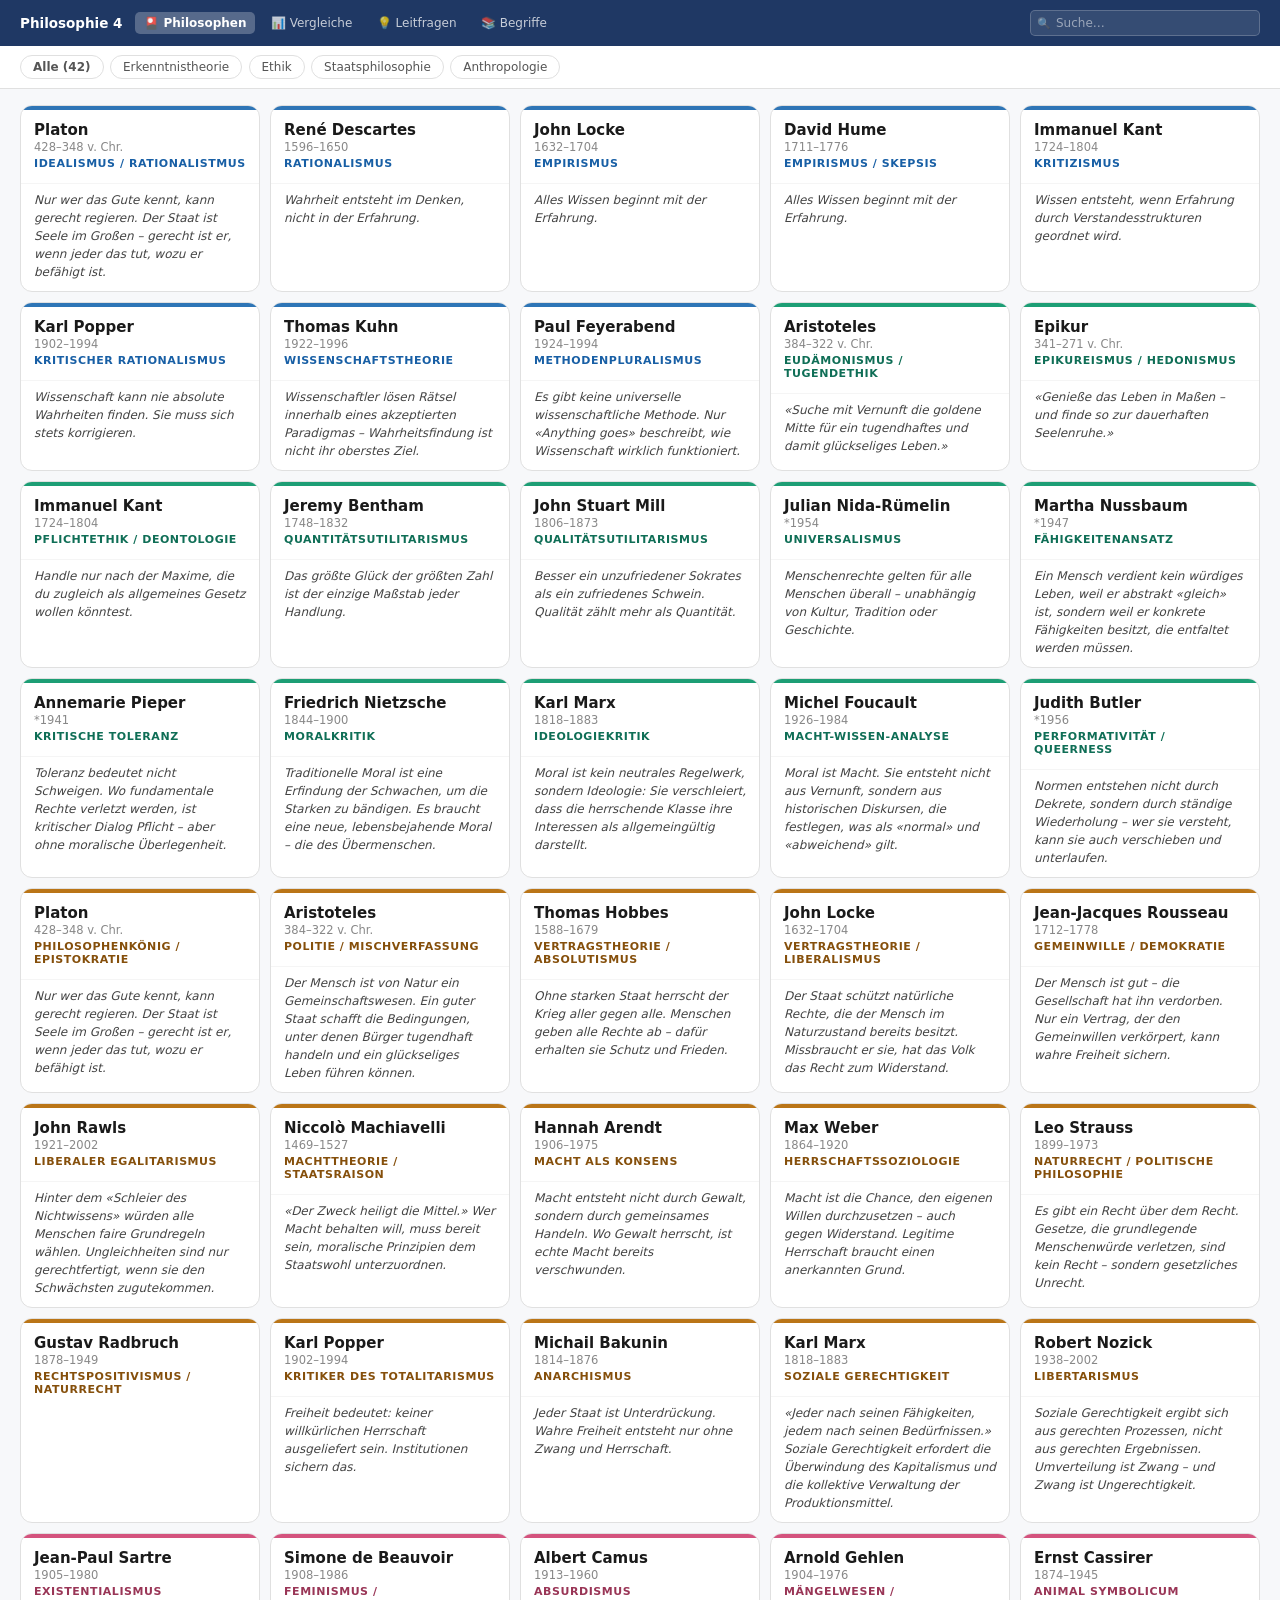
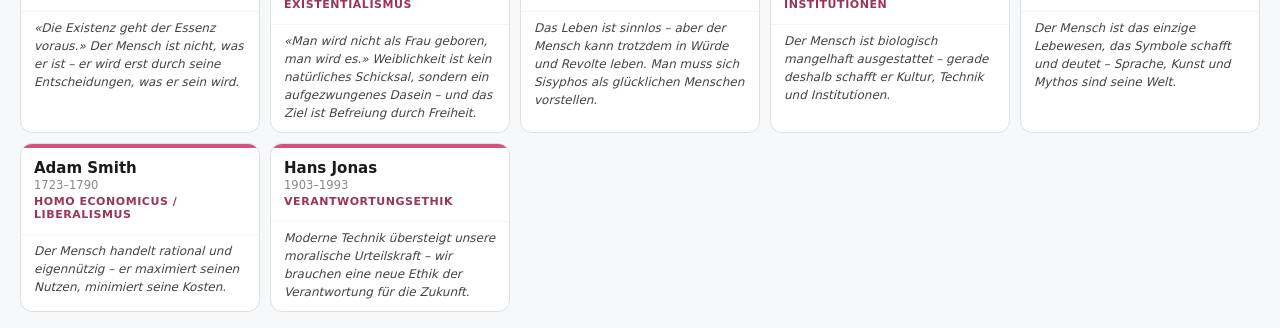
==== index.html @ 803be65b "Add files via upload" ====
<!DOCTYPE html>
<html lang="de">
<head>
<meta charset="UTF-8">
<meta http-equiv="refresh" content="0; url=philosophen.html">
<title>Philosophie 4</title>
<style>body{font-family:'Segoe UI',system-ui,sans-serif;background:#1F3864;
  display:flex;align-items:center;justify-content:center;min-height:100vh;margin:0;}
.b{text-align:center;color:#fff;}
.b h1{font-size:22px;font-weight:600;margin-bottom:6px;}
.b a{color:#D6E4F0;font-size:14px;}</style>
</head>
<body><div class="b"><h1>Philosophie 4</h1><a href="philosophen.html">→ Zur Website</a></div></body>
</html>
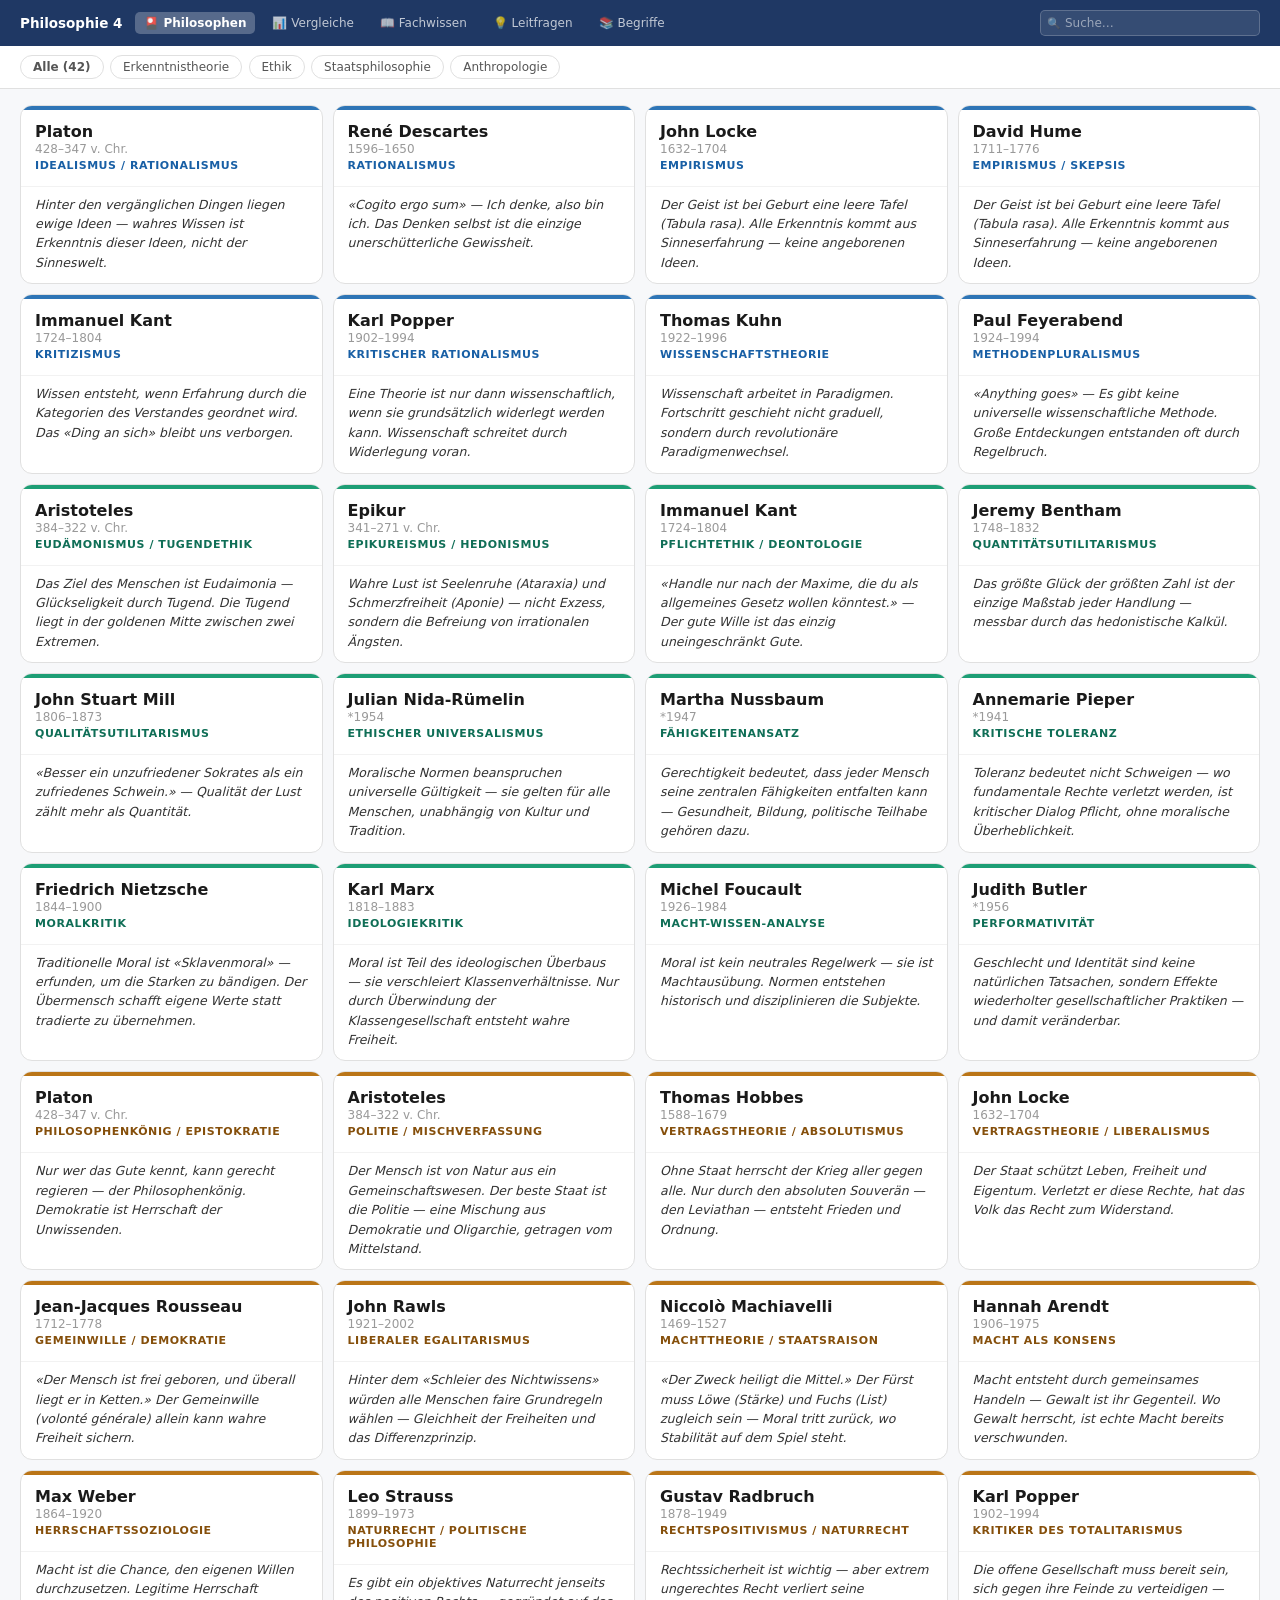
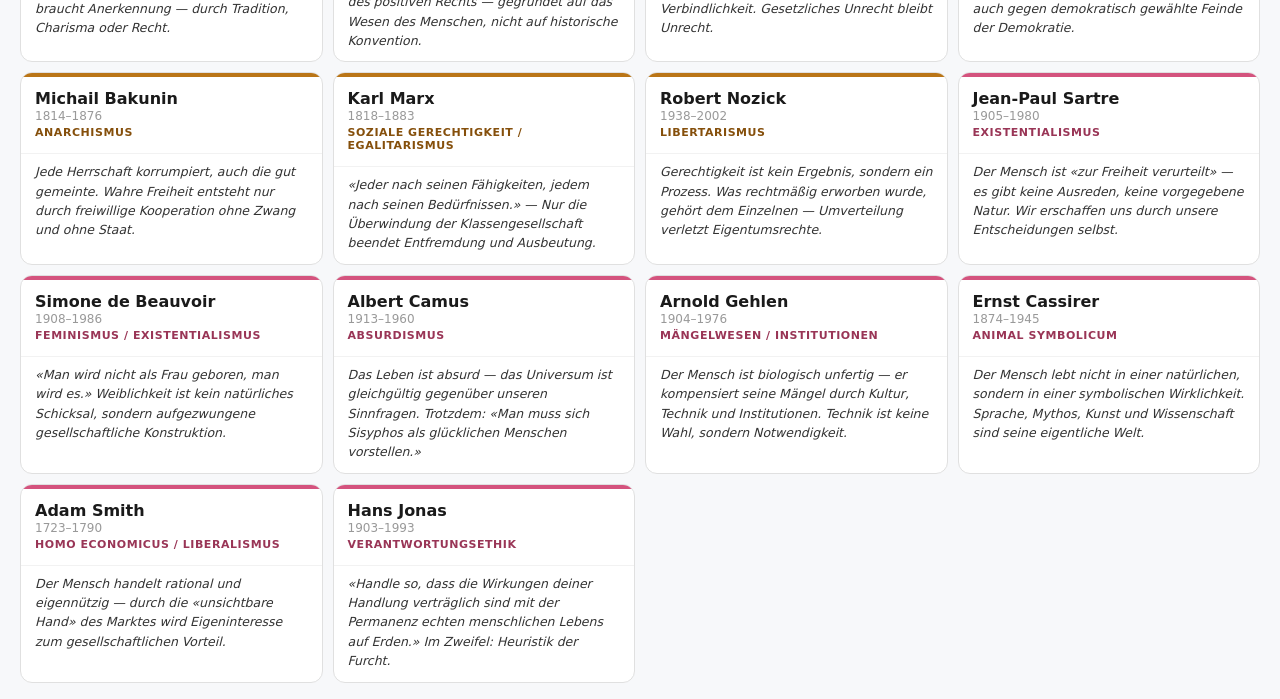
==== commit ce610cbc: "Add files via upload" ====
--- a/index.html
+++ b/index.html
@@ -1,14 +1,10 @@
 <!DOCTYPE html>
 <html lang="de">
-<head>
-<meta charset="UTF-8">
-<meta http-equiv="refresh" content="0; url=philosophen.html">
+<head><meta charset="UTF-8"><meta http-equiv="refresh" content="0; url=philosophen.html">
 <title>Philosophie 4</title>
-<style>body{font-family:'Segoe UI',system-ui,sans-serif;background:#1F3864;
-  display:flex;align-items:center;justify-content:center;min-height:100vh;margin:0;}
-.b{text-align:center;color:#fff;}
-.b h1{font-size:22px;font-weight:600;margin-bottom:6px;}
+<style>body{font-family:'Segoe UI',sans-serif;background:#1F3864;display:flex;
+  align-items:center;justify-content:center;min-height:100vh;margin:0;}
+.b{text-align:center;color:#fff;}.b h1{font-size:22px;font-weight:600;margin-bottom:6px;}
 .b a{color:#D6E4F0;font-size:14px;}</style>
-</head>
-<body><div class="b"><h1>Philosophie 4</h1><a href="philosophen.html">→ Zur Website</a></div></body>
+</head><body><div class="b"><h1>Philosophie 4</h1><a href="philosophen.html">→ Laden…</a></div></body>
 </html>
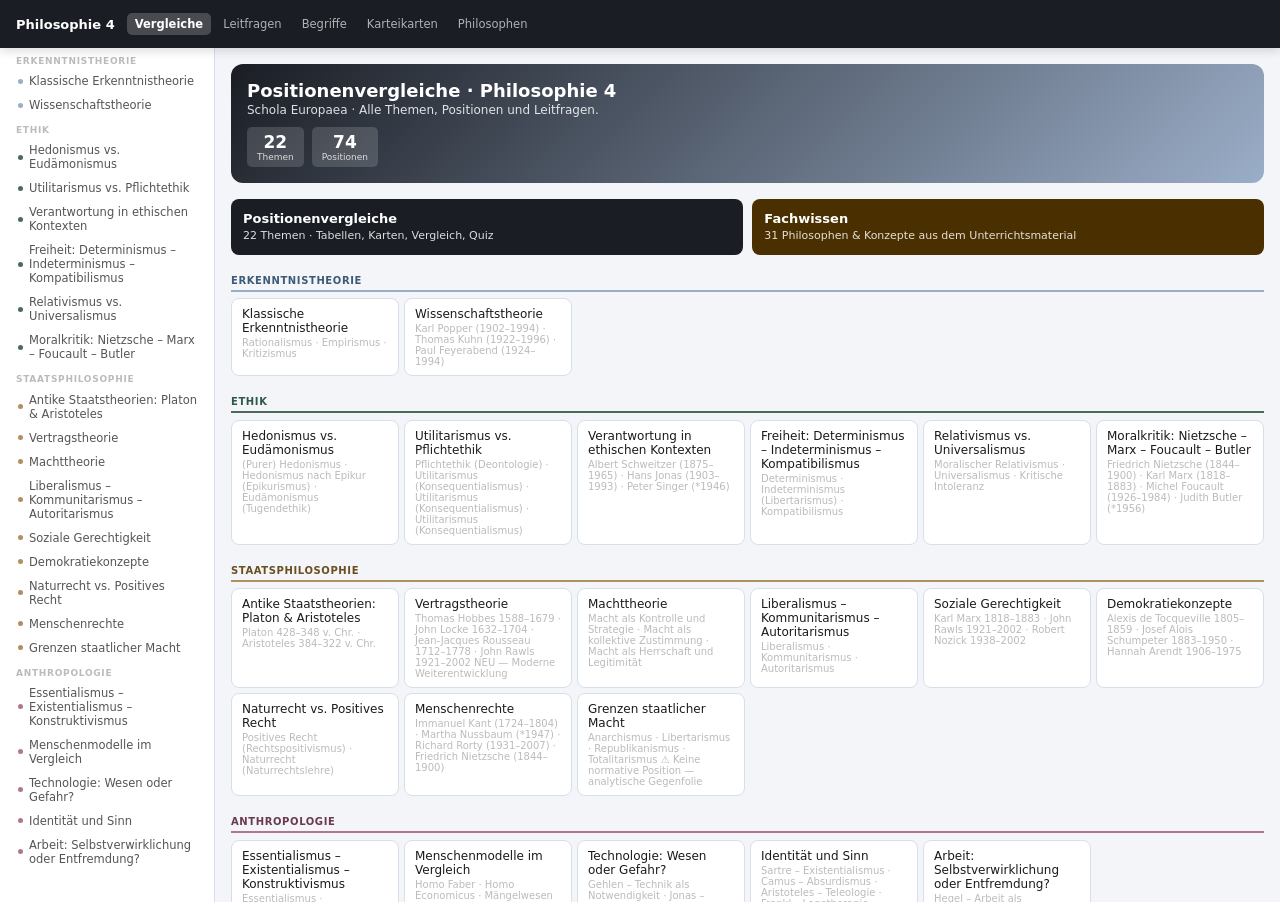
==== commit cb9891bc: "Add files via upload" ====
--- a/index.html
+++ b/index.html
@@ -1,10 +1,10 @@
 <!DOCTYPE html>
 <html lang="de">
-<head><meta charset="UTF-8"><meta http-equiv="refresh" content="0; url=philosophen.html">
+<head><meta charset="UTF-8"><meta http-equiv="refresh" content="0; url=vergleiche.html">
 <title>Philosophie 4</title>
-<style>body{font-family:'Segoe UI',sans-serif;background:#1F3864;display:flex;
+<style>body{font-family:'Inter','Segoe UI',sans-serif;background:#1a1d24;display:flex;
   align-items:center;justify-content:center;min-height:100vh;margin:0;}
-.b{text-align:center;color:#fff;}.b h1{font-size:22px;font-weight:600;margin-bottom:6px;}
-.b a{color:#D6E4F0;font-size:14px;}</style>
-</head><body><div class="b"><h1>Philosophie 4</h1><a href="philosophen.html">→ Laden…</a></div></body>
-</html>
+.b{text-align:center;color:#fff;}.b h1{font-size:20px;font-weight:600;margin-bottom:6px;}
+.b a{color:#9baec8;font-size:14px;}</style>
+</head><body><div class="b"><h1>Philosophie 4</h1><a href="vergleiche.html">→ Laden…</a></div></body>
+</html>
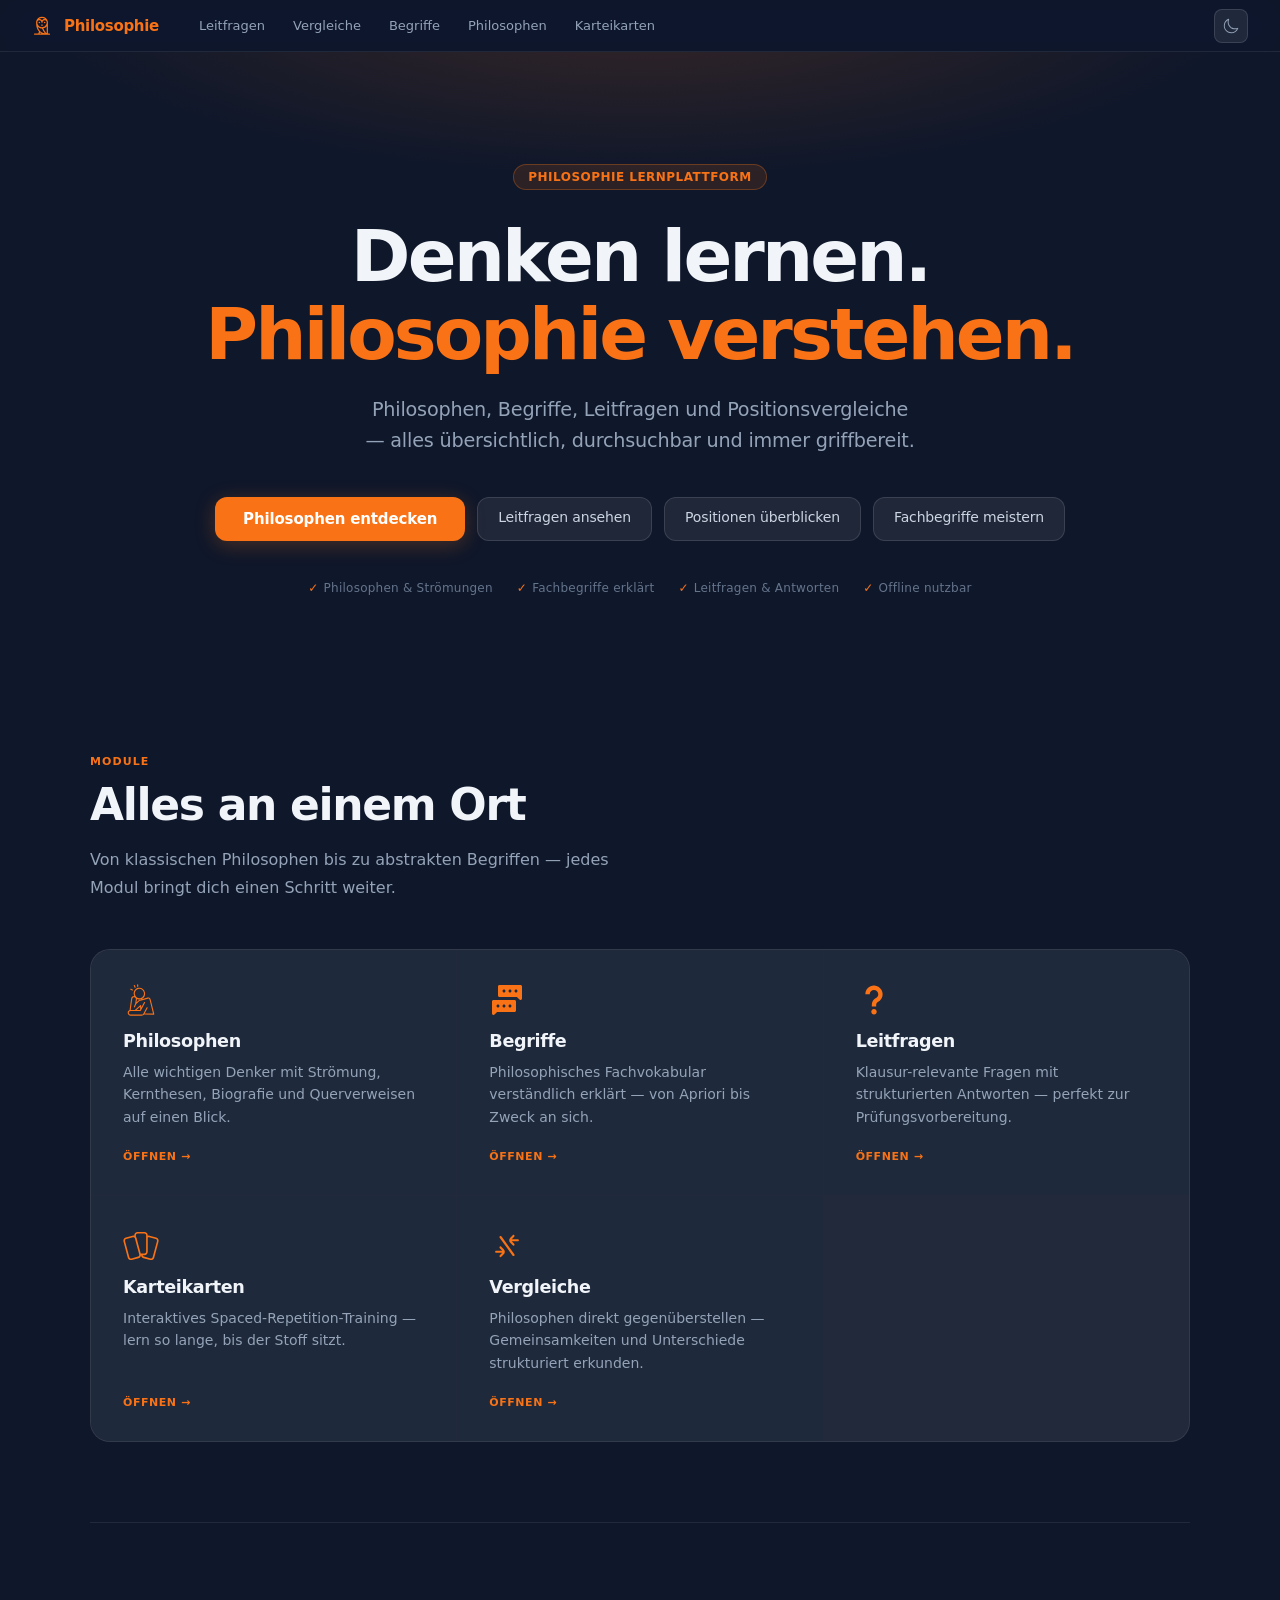
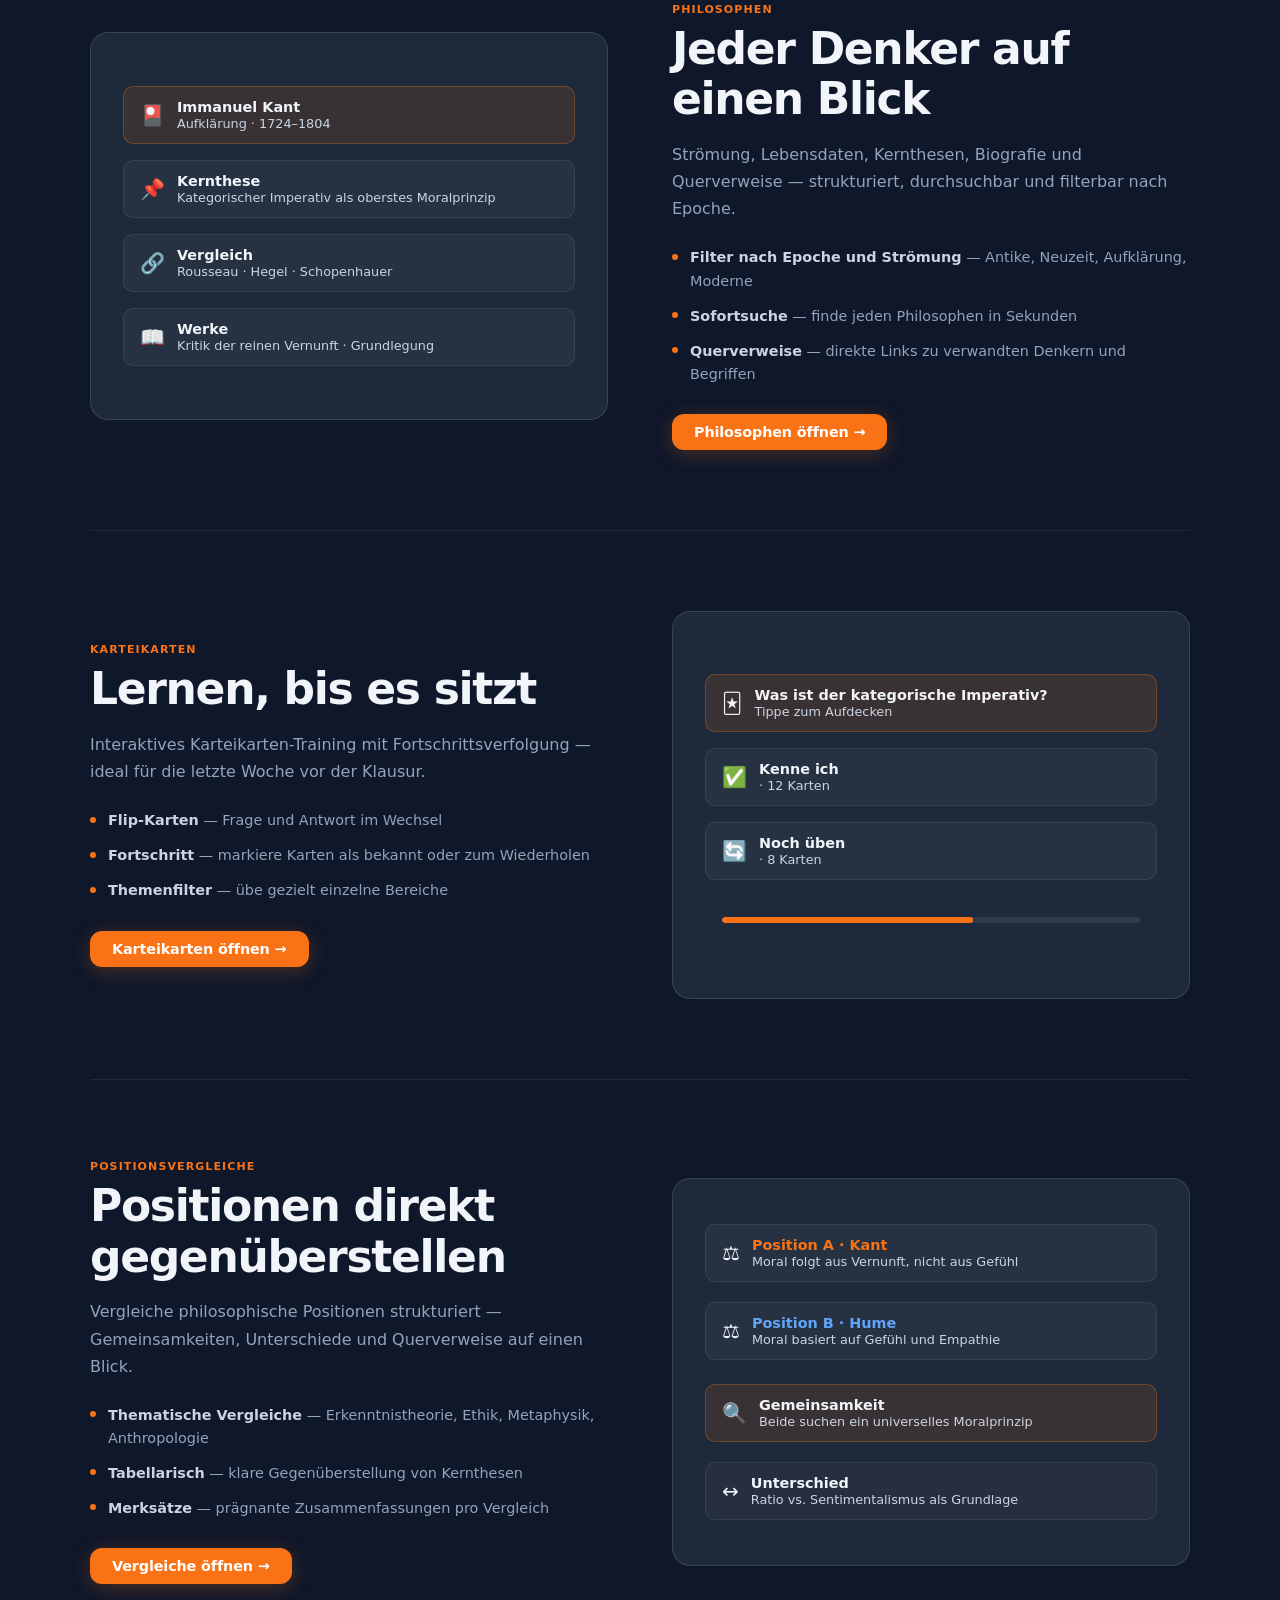
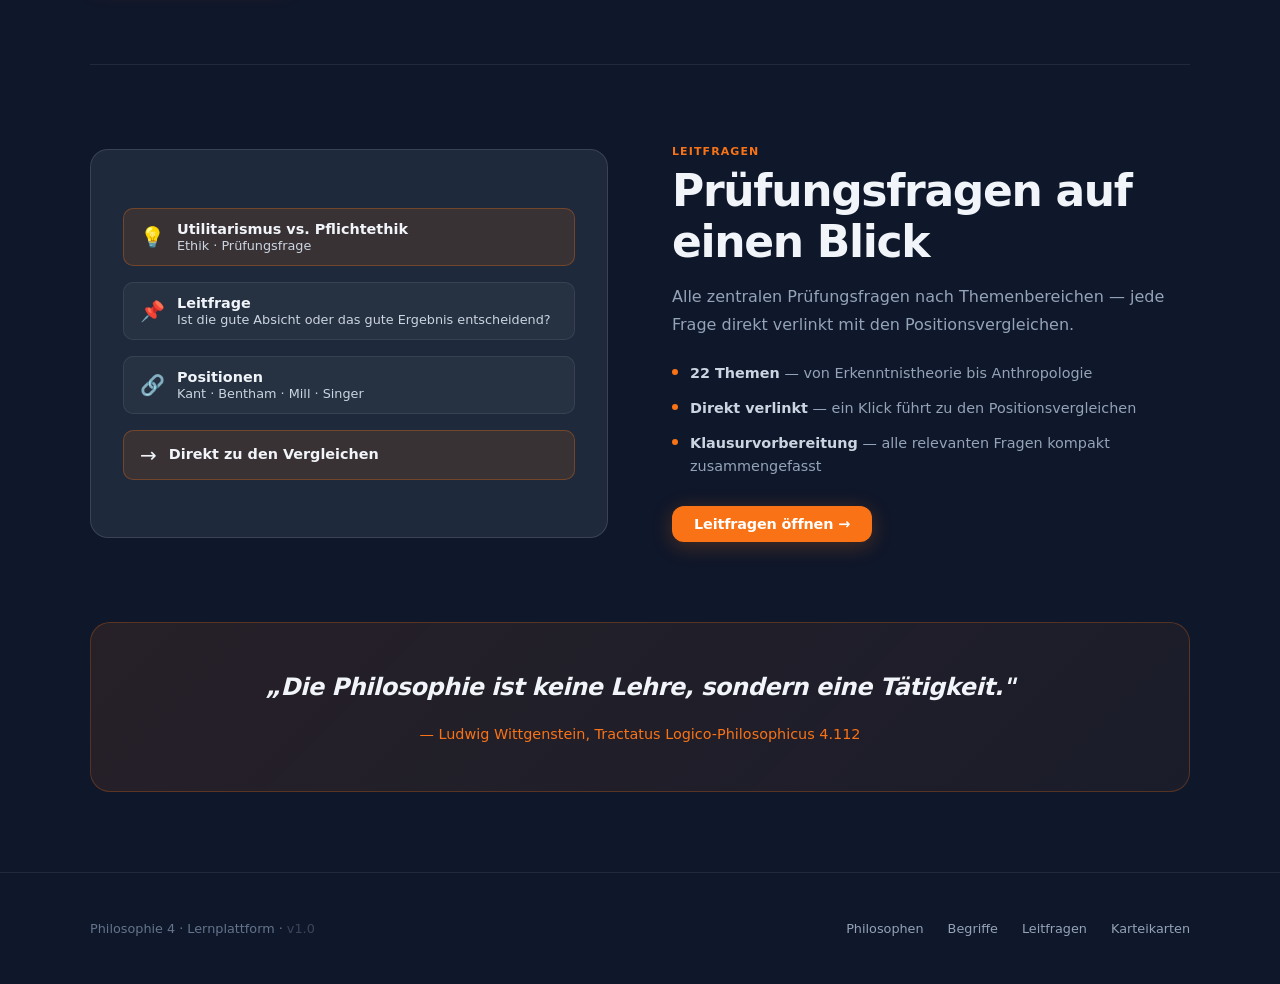
==== commit b80f502e: "Add files via upload" ====
--- a/index.html
+++ b/index.html
@@ -1,10 +1,757 @@
 <!DOCTYPE html>
 <html lang="de">
-<head><meta charset="UTF-8"><meta http-equiv="refresh" content="0; url=vergleiche.html">
-<title>Philosophie 4</title>
-<style>body{font-family:'Inter','Segoe UI',sans-serif;background:#1a1d24;display:flex;
-  align-items:center;justify-content:center;min-height:100vh;margin:0;}
-.b{text-align:center;color:#fff;}.b h1{font-size:20px;font-weight:600;margin-bottom:6px;}
-.b a{color:#9baec8;font-size:14px;}</style>
-</head><body><div class="b"><h1>Philosophie 4</h1><a href="vergleiche.html">→ Laden…</a></div></body>
-</html>+<head>
+<meta charset="UTF-8">
+<meta name="viewport" content="width=device-width,initial-scale=1.0">
+<title>Philosophie 4 — Dein Lernbegleiter</title>
+<style>
+:root {
+  --bg: #0f172a;
+  --bg-2: #1e293b;
+  --bg-3: #334155;
+  --surface: #1e293b;
+  --surface-2: #273548;
+  --text: #f1f5f9;
+  --text-2: #cbd5e1;
+  --text-3: #94a3b8;
+  --muted: #64748b;
+  --border: rgba(255,255,255,.08);
+  --border-2: rgba(255,255,255,.12);
+  --nav-bg: rgba(15,23,42,.75);
+  --accent: #f97316;
+  --accent-hover: #fb923c;
+  --accent-soft: rgba(249,115,22,.12);
+  --accent-glow: rgba(249,115,22,.25);
+  --font: -apple-system, BlinkMacSystemFont, "SF Pro Display", "SF Pro Text", "Helvetica Neue", system-ui, sans-serif;
+}
+
+/* ── LIGHT MODE ── */
+html.light {
+  --bg: #ffffff;
+  --bg-2: #f8fafc;
+  --bg-3: #f1f5f9;
+  --surface: #f8fafc;
+  --surface-2: #f1f5f9;
+  --text: #0f172a;
+  --text-2: #1e293b;
+  --text-3: #475569;
+  --muted: #94a3b8;
+  --border: rgba(0,0,0,.07);
+  --border-2: rgba(0,0,0,.11);
+  --nav-bg: rgba(255,255,255,.80);
+  --accent: #ea6c00;
+  --accent-hover: #f97316;
+  --accent-soft: rgba(234,108,0,.1);
+  --accent-glow: rgba(234,108,0,.2);
+}
+
+*, *::before, *::after { box-sizing: border-box; margin: 0; padding: 0; }
+
+html { scroll-behavior: smooth; }
+
+body {
+  font-family: var(--font);
+  background: var(--bg);
+  color: var(--text);
+  -webkit-font-smoothing: antialiased;
+  -moz-osx-font-smoothing: grayscale;
+  overflow-x: hidden;
+}
+
+/* ── NAV ── */
+nav {
+  position: sticky; top: 0; z-index: 100;
+  background: var(--nav-bg);
+  backdrop-filter: saturate(180%) blur(20px);
+  -webkit-backdrop-filter: saturate(180%) blur(20px);
+  border-bottom: 1px solid var(--border);
+  display: flex; align-items: center;
+  padding: 0 2rem; height: 52px; gap: .25rem;
+}
+.nav-brand {
+  color: var(--text); font-weight: 700; font-size: 15px;
+  margin-right: 1.5rem; letter-spacing: -.02em;
+  display: flex; align-items: center; gap: 8px;
+  text-decoration: none;
+}
+.nav-brand span { color: var(--accent); }
+nav a.nav-link {
+  color: var(--text-3); text-decoration: none; font-size: 13px;
+  padding: 6px 12px; border-radius: 6px;
+  transition: background .15s, color .15s; font-weight: 400;
+  white-space: nowrap;
+}
+nav a.nav-link:hover { background: rgba(255,255,255,.07); color: var(--text); }
+.nav-sp { flex: 1; }
+.nav-cta {
+  background: var(--accent); color: #fff;
+  padding: 7px 16px; border-radius: 8px;
+  text-decoration: none; font-size: 13px; font-weight: 600;
+  transition: background .15s, transform .1s;
+  letter-spacing: -.01em;
+}
+.nav-cta:hover { background: var(--accent-hover); transform: translateY(-1px); }
+
+/* ── HERO ── */
+.hero {
+  text-align: center;
+  padding: 7rem 2rem 5rem;
+  position: relative;
+  overflow: hidden;
+}
+.hero::before {
+  content: '';
+  position: absolute; inset: 0;
+  background: radial-gradient(ellipse 80% 50% at 50% -10%, rgba(249,115,22,.18) 0%, transparent 60%);
+  pointer-events: none;
+}
+.hero-badge {
+  display: inline-flex; align-items: center; gap: 6px;
+  background: var(--accent-soft); border: 1px solid rgba(249,115,22,.3);
+  color: var(--accent); font-size: 12px; font-weight: 600;
+  padding: 5px 14px; border-radius: 99px;
+  letter-spacing: .04em; text-transform: uppercase;
+  margin-bottom: 1.75rem;
+}
+.hero h1 {
+  font-size: clamp(2.4rem, 6vw, 4.5rem);
+  font-weight: 700; letter-spacing: -.04em; line-height: 1.08;
+  color: var(--text); margin-bottom: 1.25rem;
+}
+.hero h1 em {
+  font-style: normal; color: var(--accent);
+}
+.hero-sub {
+  font-size: clamp(1rem, 2vw, 1.2rem);
+  color: var(--text-3); max-width: 560px; margin: 0 auto 2.5rem;
+  line-height: 1.65; letter-spacing: -.01em;
+}
+.hero-actions {
+  display: flex; justify-content: center;
+  gap: .75rem; flex-wrap: wrap;
+}
+.btn-primary {
+  background: var(--accent); color: #fff;
+  padding: 13px 28px; border-radius: 12px;
+  text-decoration: none; font-size: 15px; font-weight: 600;
+  transition: background .15s, transform .15s, box-shadow .15s;
+  box-shadow: 0 4px 20px var(--accent-glow);
+  letter-spacing: -.01em;
+}
+.btn-primary:hover {
+  background: var(--accent-hover); transform: translateY(-2px);
+  box-shadow: 0 8px 30px var(--accent-glow);
+}
+.btn-secondary {
+  background: rgba(255,255,255,.07); color: var(--text-2);
+  padding: 11px 20px; border-radius: 12px;
+  text-decoration: none; font-size: 14px; font-weight: 500;
+  transition: background .15s, transform .15s;
+  border: 1px solid var(--border-2); letter-spacing: -.01em;
+}
+.btn-secondary:hover {
+  background: rgba(255,255,255,.11); transform: translateY(-2px);
+}
+.hero-meta {
+  margin-top: 2.5rem;
+  display: flex; justify-content: center; gap: 1.5rem; flex-wrap: wrap;
+  font-size: 12px; color: var(--muted); letter-spacing: .02em;
+}
+.hero-meta span { display: flex; align-items: center; gap: 5px; }
+.hero-meta span::before { content: '✓'; color: var(--accent); font-weight: 700; }
+
+/* ── SECTION SHELL ── */
+section { padding: 5rem 2rem; }
+.section-inner { max-width: 1100px; margin: 0 auto; }
+.section-label {
+  font-size: 11px; font-weight: 700; letter-spacing: .1em;
+  text-transform: uppercase; color: var(--accent);
+  margin-bottom: .75rem;
+}
+.section-title {
+  font-size: clamp(1.75rem, 3.5vw, 2.75rem);
+  font-weight: 700; letter-spacing: -.03em; line-height: 1.15;
+  color: var(--text); margin-bottom: 1rem;
+}
+.section-sub {
+  font-size: 1rem; color: var(--text-3);
+  line-height: 1.7; max-width: 560px;
+  margin-bottom: 3rem;
+}
+
+/* ── MODULES GRID ── */
+.modules-grid {
+  display: grid;
+  grid-template-columns: repeat(auto-fill, minmax(300px, 1fr));
+  gap: 1px;
+  background: var(--border);
+  border-radius: 20px; overflow: hidden;
+  border: 1px solid var(--border);
+}
+.module-card {
+  background: var(--surface);
+  padding: 2rem;
+  text-decoration: none;
+  transition: background .2s;
+  display: flex; flex-direction: column; gap: .6rem;
+}
+.module-card:hover { background: var(--surface-2); }
+.module-icon {
+  font-size: 2rem; margin-bottom: .25rem;
+  display: block; line-height: 1;
+}
+.module-icon svg { display: block; }
+.module-title {
+  font-size: 1.1rem; font-weight: 600; color: var(--text);
+  letter-spacing: -.02em;
+}
+.module-desc {
+  font-size: .875rem; color: var(--text-3); line-height: 1.6;
+}
+.module-tag {
+  display: inline-block; margin-top: auto; padding-top: .75rem;
+  font-size: 11px; font-weight: 600; letter-spacing: .05em;
+  text-transform: uppercase; color: var(--accent);
+}
+
+/* ── FEATURES SPLIT ── */
+.feature-split {
+  display: grid; grid-template-columns: 1fr 1fr;
+  gap: 4rem; align-items: center;
+}
+.feature-split.reverse { direction: rtl; }
+.feature-split.reverse > * { direction: ltr; }
+@media (max-width: 768px) {
+  .feature-split { grid-template-columns: 1fr; gap: 2rem; }
+  .feature-split.reverse { direction: ltr; }
+}
+.feature-visual {
+  background: var(--surface);
+  border: 1px solid var(--border-2);
+  border-radius: 18px; overflow: hidden;
+  aspect-ratio: 4/3;
+  display: flex; align-items: center; justify-content: center;
+}
+.feature-visual-inner {
+  width: 100%; height: 100%; padding: 2rem;
+  display: flex; flex-direction: column; gap: 1rem;
+  justify-content: center;
+}
+.fv-row {
+  display: flex; align-items: center; gap: .75rem;
+  background: rgba(255,255,255,.04);
+  border: 1px solid var(--border);
+  border-radius: 10px; padding: .75rem 1rem;
+}
+.fv-row.highlight {
+  background: var(--accent-soft);
+  border-color: rgba(249,115,22,.3);
+}
+.fv-icon { font-size: 1.25rem; }
+.fv-text { font-size: .8rem; color: var(--text-2); }
+.fv-text strong { display: block; color: var(--text); font-size: .9rem; margin-bottom: 1px; }
+
+.feature-content .section-label { margin-bottom: .5rem; }
+.feature-list {
+  margin-top: 1.5rem; display: flex; flex-direction: column; gap: .75rem;
+}
+.feature-item {
+  display: flex; gap: .75rem; align-items: flex-start;
+}
+.feature-item-dot {
+  width: 6px; height: 6px; border-radius: 50%;
+  background: var(--accent); margin-top: .45rem; flex-shrink: 0;
+}
+.feature-item-text { font-size: .9rem; color: var(--text-3); line-height: 1.6; }
+.feature-item-text strong { color: var(--text-2); }
+
+/* ── STATS ROW ── */
+.stats-row {
+  display: grid; grid-template-columns: repeat(auto-fit, minmax(160px, 1fr));
+  gap: 1px; background: var(--border);
+  border: 1px solid var(--border); border-radius: 16px; overflow: hidden;
+  margin-bottom: 5rem;
+}
+.stat-cell {
+  background: var(--surface); padding: 1.75rem 2rem;
+  text-align: center;
+}
+.stat-num {
+  font-size: 2.25rem; font-weight: 700; letter-spacing: -.04em;
+  color: var(--accent); line-height: 1;
+  margin-bottom: .4rem;
+}
+.stat-label { font-size: .8rem; color: var(--text-3); letter-spacing: .02em; }
+
+/* ── QUOTE / HIGHLIGHT BOX ── */
+.highlight-box {
+  background: linear-gradient(135deg, rgba(249,115,22,.1) 0%, rgba(251,146,60,.05) 100%);
+  border: 1px solid rgba(249,115,22,.25);
+  border-radius: 20px; padding: 3rem;
+  text-align: center;
+}
+.highlight-box blockquote {
+  font-size: clamp(1.1rem, 2.5vw, 1.5rem);
+  font-weight: 600; color: var(--text); letter-spacing: -.02em;
+  line-height: 1.4; margin-bottom: 1.25rem;
+  font-style: italic;
+}
+.highlight-box cite { font-size: .9rem; color: var(--accent); font-style: normal; font-weight: 500; }
+
+/* ── FEATURES LIST (cards) ── */
+.features-3col {
+  display: grid;
+  grid-template-columns: repeat(auto-fill, minmax(280px, 1fr));
+  gap: 1rem;
+}
+.feat-card {
+  background: var(--surface);
+  border: 1px solid var(--border);
+  border-radius: 14px; padding: 1.5rem;
+}
+.feat-card-icon { font-size: 1.5rem; margin-bottom: .75rem; }
+.feat-card-title {
+  font-size: .95rem; font-weight: 600; color: var(--text);
+  margin-bottom: .4rem; letter-spacing: -.01em;
+}
+.feat-card-desc { font-size: .85rem; color: var(--text-3); line-height: 1.65; }
+
+/* ── FOOTER ── */
+footer {
+  border-top: 1px solid var(--border);
+  padding: 3rem 2rem;
+  text-align: center;
+  font-size: .8rem; color: var(--muted);
+}
+footer a { color: var(--text-3); text-decoration: none; }
+footer a:hover { color: var(--accent); }
+.footer-inner {
+  max-width: 1100px; margin: 0 auto;
+  display: flex; align-items: center; justify-content: space-between;
+  flex-wrap: wrap; gap: 1rem;
+}
+.footer-links { display: flex; gap: 1.5rem; flex-wrap: wrap; }
+
+/* ── DIVIDER ── */
+.divider {
+  height: 1px; background: var(--border);
+  max-width: 1100px; margin: 0 auto;
+}
+
+/* ── THEME TOGGLE ── */
+.theme-toggle {
+  background: rgba(255,255,255,.08);
+  border: 1px solid var(--border-2);
+  color: var(--text-3);
+  width: 34px; height: 34px; border-radius: 8px;
+  display: flex; align-items: center; justify-content: center;
+  cursor: pointer; font-size: 16px;
+  transition: background .15s, color .15s, transform .1s;
+  flex-shrink: 0;
+}
+.theme-toggle:hover {
+  background: rgba(255,255,255,.14);
+  color: var(--text);
+  transform: rotate(20deg);
+}
+html.light .theme-toggle {
+  background: rgba(0,0,0,.05);
+  border-color: rgba(0,0,0,.1);
+}
+html.light .theme-toggle:hover { background: rgba(0,0,0,.09); }
+
+/* light mode hero glow */
+html.light .hero::before {
+  background: radial-gradient(ellipse 80% 40% at 50% -5%, rgba(234,108,0,.13) 0%, transparent 60%);
+}
+
+/* ── RESPONSIVE ── */
+@media (max-width: 640px) {
+  nav { padding: 0 1rem; }
+  .hero { padding: 5rem 1.25rem 3rem; }
+  section { padding: 3rem 1.25rem; }
+  .highlight-box { padding: 2rem 1.5rem; }
+  .stats-row { grid-template-columns: 1fr 1fr; }
+}
+</style>
+</head>
+<body>
+
+<!-- NAV -->
+<nav>
+  <a class="nav-brand" href="index.html" style="display:flex;align-items:center;gap:6px;"><svg fill="currentColor" width="20" height="20" viewBox="0 0 100 100" xmlns="http://www.w3.org/2000/svg" style="color:var(--accent);flex-shrink:0;margin-right:6px;vertical-align:middle"><path d="m76.445 93.746-63.941 0.003906c-1.7266 0-3.125-1.3984-3.125-3.125s1.3984-3.125 3.125-3.125h18.477c0.054687-0.19922 0.12891-0.39844 0.22266-0.59375l3.8672-7.832c0.058594-0.10938 0.11719-0.21484 0.18359-0.31641-0.33984-0.33594-0.67578-0.68359-1.0039-1.0312-9.3242-9.9727-14.098-24.75-13.934-44.914v-0.023438c0-0.39062 0.007813-0.77344 0.019532-1.1562-0.011719-0.125-0.019532-0.25391-0.019532-0.38281 0-1.5352 0.21094-3.0234 0.60547-4.4297 2.7734-13.516 14.75-23.695 29.082-23.695 14.332 0 26.305 10.18 29.082 23.695 0.39062 1.4062 0.60547 2.8945 0.60547 4.4297 0 0.12891-0.011718 0.25781-0.023437 0.38281 0.015625 0.39063 0.023437 0.78125 0.023437 1.1797v54.688h7.8125c1.7227 0 3.125 1.3984 3.125 3.125s-1.4023 3.125-3.125 3.125h-10.82c-0.078125 0-0.16016 0-0.23828-0.003906zm-3.0039-7.8438v-34.875c-4.2266 5.4258-10.289 9.3477-17.25 10.824 1.8477 3.7461 5.0156 9.7109 8.832 15.055 2.3398 3.2773 4.9141 6.3242 7.5938 8.3945 0.27344 0.21094 0.54687 0.41406 0.82422 0.60156zm-23.879-23.406c-8.2227-0.11719-15.637-3.5859-20.945-9.0977 1.9648 8.2031 5.3438 14.867 10.199 20.059 6.2148 6.6445 14.801 10.801 25.684 12.77-0.37109-0.40234-0.74219-0.8125-1.1055-1.2383-6.4375-7.5273-11.809-18.219-13.832-22.492zm-22.996-29.684v0.023438c0.011719 12.926 10.508 23.414 23.438 23.414 12.934 0 23.438-10.504 23.438-23.438 0-1.5391-0.15234-3.0469-0.43359-4.5039-1.2656-4.1758-5.1406-7.2148-9.7227-7.2148-5.6055 0-10.156 4.5508-10.156 10.156 0 1.7266-1.4023 3.125-3.125 3.125-1.7266 0-3.125-1.3984-3.125-3.125 0-5.6055-4.5508-10.156-10.156-10.156-4.582 0-8.4609 3.0391-9.7227 7.2148-0.28516 1.457-0.43359 2.9648-0.43359 4.5039zm20.309 10.938c0-1.7266 1.3984-3.125 3.125-3.125s3.125 1.3984 3.125 3.125v3.125c0 1.7266-1.3984 3.125-3.125 3.125s-3.125-1.3984-3.125-3.125zm16.406-15.625c2.1562 0 3.9062 1.75 3.9062 3.9062s-1.75 3.9062-3.9062 3.9062-3.9062-1.75-3.9062-3.9062 1.75-3.9062 3.9062-3.9062zm-26.562 0c2.1562 0 3.9062 1.75 3.9062 3.9062s-1.75 3.9062-3.9062 3.9062-3.9062-1.75-3.9062-3.9062 1.75-3.9062 3.9062-3.9062zm28.453-13.176c-4.0898-3.4727-9.3867-5.5742-15.168-5.5742s-11.078 2.1016-15.168 5.5742c0.61719-0.070313 1.25-0.10547 1.8867-0.10547 5.457 0 10.301 2.6719 13.281 6.7734 2.9805-4.1016 7.8203-6.7734 13.281-6.7734 0.63672 0 1.2695 0.035156 1.8867 0.10547zm-27.289 72.551h9.8945c-2.7539-1.3125-5.3047-2.8281-7.6445-4.5547z" fill-rule="evenodd"/></svg><span style="color:var(--accent)">Philosophie</span></a>
+  <a class="nav-link" href="leitfragen.html">Leitfragen</a>
+  <a class="nav-link" href="vergleiche.html">Vergleiche</a>
+  <a class="nav-link" href="begriffe.html">Begriffe</a>
+  <a class="nav-link" href="philosophen.html">Philosophen</a>
+  <a class="nav-link" href="karteikarten.html">Karteikarten</a>
+  <div class="nav-sp"></div>
+  <button class="theme-toggle" id="themeBtn" title="Hell/Dunkel wechseln"><svg fill="currentColor" width="16" height="16" viewBox="0 0 100 100" xmlns="http://www.w3.org/2000/svg"><path d="m51.625 95.188c-14.523-0.11328-28.168-6.9531-36.953-18.52-8.7852-11.562-11.715-26.543-7.9336-40.566 3.7852-14.02 13.852-25.496 27.262-31.07l1.9062-0.75 2.9688 2.875-0.71875 1.9688c-3.9297 9.8828-3.8281 20.914 0.28125 30.723 4.1133 9.8086 11.91 17.613 21.715 21.738 9.8047 4.125 20.836 4.2383 30.723 0.32031l1.875-0.75 2.9688 2.8125-0.6875 2.0938c-3.4844 8.6445-9.4844 16.047-17.223 21.238-7.7422 5.1953-16.863 7.9414-26.184 7.8867zm-21.469-81.25c-10.801 6.6953-17.848 18.055-19.043 30.707-1.1953 12.648 3.5938 25.129 12.949 33.73 7.375 6.6719 16.922 10.441 26.867 10.602 9.9453 0.16016 19.609-3.2969 27.195-9.7266 3.1367-2.6914 5.8359-5.8555 8-9.375-15.652 3.4961-32.008-1.2539-43.352-12.594-11.344-11.336-16.102-27.688-12.617-43.344z"/></svg></button>
+</nav>
+
+<!-- HERO -->
+<section class="hero">
+  <div class="hero-badge">Philosophie Lernplattform</div>
+  <h1>Denken lernen.<br><em>Philosophie verstehen.</em></h1>
+  <p class="hero-sub">
+    Philosophen, Begriffe, Leitfragen und Positionsvergleiche — alles übersichtlich, durchsuchbar und immer griffbereit.
+  </p>
+  <div class="hero-actions">
+    <a href="philosophen.html" class="btn-primary">Philosophen entdecken</a>
+    <a href="leitfragen.html" class="btn-secondary">Leitfragen ansehen</a>
+    <a href="vergleiche.html" class="btn-secondary">Positionen überblicken</a>
+    <a href="begriffe.html" class="btn-secondary">Fachbegriffe meistern</a>
+  </div>
+  <div class="hero-meta">
+    <span>Philosophen &amp; Strömungen</span>
+    <span>Fachbegriffe erklärt</span>
+    <span>Leitfragen &amp; Antworten</span>
+    <span>Offline nutzbar</span>
+  </div>
+</section>
+
+<!-- MODULES -->
+<section>
+  <div class="section-inner">
+    <p class="section-label">Module</p>
+    <h2 class="section-title">Alles an einem Ort</h2>
+    <p class="section-sub">Von klassischen Philosophen bis zu abstrakten Begriffen — jedes Modul bringt dich einen Schritt weiter.</p>
+
+    <div class="modules-grid">
+      <a class="module-card" href="philosophen.html">
+        <span class="module-icon">
+          <svg fill="currentColor" width="36" height="36" viewBox="0 0 100 100" xmlns="http://www.w3.org/2000/svg" style="color:var(--accent)">
+            <path d="m40.793 6.25c-0.85938 0.003906-1.5586 0.70703-1.5547 1.5664v4.25c-0.003906 0.85938 0.69531 1.5586 1.5547 1.5625 0.41797 0.003906 0.81641-0.16016 1.1133-0.45703 0.29297-0.29297 0.45703-0.69141 0.45703-1.1055v-4.25c0-0.41406-0.16406-0.8125-0.45703-1.1094-0.29688-0.29297-0.69531-0.45703-1.1133-0.45703zm-9.3242 1.8633v0.003907c-0.23438-0.003907-0.46484 0.042968-0.67969 0.14062-0.78516 0.35156-1.1367 1.2773-0.78516 2.0625l2.1445 4.7695c0.35547 0.78516 1.2812 1.1367 2.0664 0.78125 0.78906-0.35156 1.1367-1.2734 0.78516-2.0625l-2.1484-4.7695c-0.16797-0.375-0.48047-0.67187-0.86719-0.82031-0.16406-0.0625-0.33984-0.097656-0.51562-0.10156zm13.789 7.6172c-1.0508 0.003906-2.1172 0.11328-3.1875 0.34375-8.5391 1.8516-13.852 10.598-11.93 19.422 0.26562 1.2227 0.66016 2.3867 1.1602 3.4805-2.0039-0.14453-3.918 0.46484-5.4336 1.6055l-0.003907 0.003907c-1.6562 1.2461-2.8359 3.1211-3.1445 5.3203l-4.1914 29.543c-0.12891 0.89062-0.10938 1.7539 0.03125 2.5703-3.1758 1.0938-5.4805 4.1133-5.4805 7.6445 0 4.4414 3.6445 8.082 8.0938 8.082h30.773c2.5859-0.003906 4.9961-1.25 6.5039-3.2969l26.91 0.26562-0.003906 0.003906c0.48438 0 0.9375-0.21875 1.2344-0.59766 0.29688-0.38281 0.40234-0.875 0.28516-1.3438l-10.238-41.109h0.003906c-0.011719-0.03125-0.019531-0.0625-0.03125-0.09375-1.0938-3.4492-4.8242-5.3789-8.2773-4.2852l-20.703 6.0938-0.011718 0.003907c-1.2734 0.21875-2.2031 0.42188-2.8984 0.69141-0.74219 0.28516-1.293 0.69141-1.6562 1.0117l-5.418 4.8164 1.0977-7.7305-0.003907-0.011719c0.0625-0.43359 0.082031-0.86328 0.074219-1.2891 3.082 1.5781 6.6641 2.1445 10.254 1.3672 8.5391-1.8516 13.836-10.598 11.914-19.422-1.6797-7.7227-8.3594-13.105-15.723-13.086zm-23.711 3.0938v0.003906c-0.61719 0.035156-1.1523 0.42578-1.3711 1.0039-0.14844 0.38672-0.13672 0.81641 0.035157 1.1992 0.16797 0.37891 0.48437 0.67188 0.875 0.82031l4.6641 1.7461c0.39062 0.14453 0.82031 0.125 1.1992-0.046875 0.375-0.17188 0.66797-0.48828 0.8125-0.875 0.30078-0.80469-0.10547-1.6992-0.91016-2.0078l-4.6641-1.7461v0.003906c-0.20312-0.078125-0.42188-0.11328-0.64062-0.097656zm23.73 0.03125c5.8867-0.011719 11.27 4.2773 12.652 10.625 1.5781 7.2539-2.7188 14.234-9.5234 15.711-6.8047 1.4766-13.633-3.0977-15.207-10.352-1.5781-7.2539 2.7305-14.234 9.5391-15.711 0.85156-0.18359 1.6992-0.27344 2.543-0.27344zm-14.617 23.227c0.25-0.003906 0.50391 0.011719 0.76172 0.046875 2.7305 0.38672 4.6094 2.8711 4.2188 5.5977l-1.6602 11.75-3.7734 9.0625 0.003907 0.003907c-0.16406 0.38281-0.16406 0.81641-0.003907 1.2031 0.16016 0.38281 0.46875 0.6875 0.85547 0.84375 0.80078 0.32812 1.7109-0.054688 2.0391-0.85156l3.6992-8.8945 8.3398-7.4258c0.22266-0.19922 0.29297-0.26562 0.70312-0.42578 0.41406-0.16016 1.168-0.34766 2.4766-0.56641 0.0625-0.011719 0.125-0.027343 0.1875-0.046875l20.727-6.1016 0.003906 0.003906c0.011719-0.003906 0.027344-0.007812 0.039063-0.011719 1.8438-0.58594 3.7695 0.41406 4.3555 2.2539l9.7266 39.051-23.16-0.23047 8.1328-15.254c0.40234-0.75781 0.11328-1.6992-0.64844-2.1016-0.75391-0.40234-1.6953-0.12109-2.1055 0.63281l-9.2656 17.387c-0.86328 1.6172-2.543 2.6094-4.375 2.6094h-30.773c-2.7578 0-4.9531-2.1914-4.957-4.9453 0-2.7539 2.1992-4.9492 4.957-4.9492h26.855c0.57812-0.003906 1.1055-0.32422 1.375-0.83594l1.4844-2.7852 0.003906-0.003906c0.015626-0.027344 0.03125-0.054687 0.046876-0.082031l7.3555-13.793 2.9766-5.5938c0.19531-0.36328 0.24219-0.79297 0.12109-1.1875-0.11719-0.39844-0.39062-0.73047-0.75781-0.92969-0.36719-0.19531-0.79688-0.23438-1.1914-0.11328-0.39844 0.12109-0.73047 0.39453-0.92578 0.76172l-2.9883 5.5938-4.8125 9.0312-0.375-5.3242c-0.050781-0.8125-0.71875-1.4453-1.5312-1.4609v-0.003906c-0.39062-0.003906-0.76562 0.13672-1.0586 0.39844l-14.824 13.156c-0.007813 0.011719-0.019531 0.023438-0.027344 0.035157h-11.246c-0.10156-0.52344-0.12109-1.0859-0.035156-1.6953l4.2031-29.547c0.35156-2.4727 2.4258-4.2422 4.8438-4.2617zm16.777 26.758 0.50391 7.1367-0.85938 1.6094h-9.4883z"/>
+          </svg>
+        </span>
+        <div class="module-title">Philosophen</div>
+        <div class="module-desc">Alle wichtigen Denker mit Strömung, Kernthesen, Biografie und Querverweisen auf einen Blick.</div>
+        <span class="module-tag">Öffnen →</span>
+      </a>
+      <a class="module-card" href="begriffe.html">
+        <span class="module-icon">
+          <svg fill="currentColor" width="36" height="36" viewBox="0 0 100 100" xmlns="http://www.w3.org/2000/svg" style="color:var(--accent)">
+            <g fill-rule="evenodd"><path d="m29.168 8.3398c-2.3008 0.011718-4.1602 1.8828-4.1523 4.1836v25c0.003906 2.293 1.8594 4.1484 4.1523 4.1602h48.289l7.1055 7.1055c1.1875 1.1797 2.9727 1.5352 4.5234 0.89844 1.5508-0.64062 2.5664-2.1445 2.582-3.8203v-33.344c0.007812-2.3008-1.8516-4.1719-4.1523-4.1836zm12.5 12.508c2.3008 0 4.1641 1.8672 4.1641 4.168s-1.8633 4.168-4.1641 4.168-4.168-1.8672-4.168-4.168 1.8672-4.168 4.168-4.168zm16.664 0c2.3008 0 4.168 1.8672 4.168 4.168s-1.8672 4.168-4.168 4.168-4.1641-1.8672-4.1641-4.168 1.8633-4.168 4.1641-4.168zm16.668 0c2.3008 0 4.168 1.8672 4.168 4.168s-1.8672 4.168-4.168 4.168-4.168-1.8672-4.168-4.168 1.8672-4.168 4.168-4.168z"/><path d="m12.484 49.992c-2.3008 0.007812-4.1602 1.8828-4.1523 4.1836v33.34c0.015625 1.6758 1.0312 3.1836 2.582 3.8203 1.5508 0.63672 3.3359 0.28516 4.5234-0.89844l7.1055-7.1055h48.289c2.293-0.007812 4.1484-1.8672 4.1523-4.1562v-25c0.007813-2.3008-1.8516-4.1758-4.1523-4.1836zm12.516 12.508c2.3008 0 4.168 1.8672 4.168 4.168s-1.8672 4.1641-4.168 4.1641-4.168-1.8633-4.168-4.1641 1.8672-4.168 4.168-4.168zm16.668 0c2.3008 0 4.1641 1.8672 4.1641 4.168s-1.8633 4.1641-4.1641 4.1641-4.168-1.8633-4.168-4.1641 1.8672-4.168 4.168-4.168zm16.664 0c2.3008 0 4.168 1.8672 4.168 4.168s-1.8672 4.1641-4.168 4.1641-4.1641-1.8633-4.1641-4.1641 1.8633-4.168 4.1641-4.168z"/></g>
+          </svg>
+        </span>
+        <div class="module-title">Begriffe</div>
+        <div class="module-desc">Philosophisches Fachvokabular verständlich erklärt — von Apriori bis Zweck an sich.</div>
+        <span class="module-tag">Öffnen →</span>
+      </a>
+      <a class="module-card" href="leitfragen.html">
+        <span class="module-icon">
+          <svg fill="currentColor" width="36" height="36" viewBox="0 0 100 100" xmlns="http://www.w3.org/2000/svg" style="color:var(--accent)">
+            <g><path d="m60.531 55.59c8.3086-4.0586 13.48-12.328 13.48-21.578 0-6.3086-2.5195-12.32-7.1094-16.898-4.5938-4.5938-10.594-7.1133-16.902-7.1133-13.238 0-24.012 10.77-24.012 24.012h12.172c0-6.5312 5.3086-11.84 11.84-11.84 3.0586 0 6.0117 1.2617 8.2891 3.5508 2.2891 2.2891 3.5508 5.2305 3.5508 8.3008 0 4.5586-2.5508 8.6406-6.6484 10.648-6.8516 3.3281-11.27 10.738-11.27 18.848v4.3984h12.172v-4.3984c-0.015625-3.5 1.7344-6.6094 4.4375-7.9297z"/><path d="m50 74.789c-4.1797 0-7.5781 3.4102-7.5781 7.5781 0 4.2188 3.4102 7.6211 7.5781 7.6211 4.1797 0 7.5781-3.4102 7.5781-7.6211 0-4.168-3.3984-7.5781-7.5781-7.5781z"/></g>
+          </svg>
+        </span>
+        <div class="module-title">Leitfragen</div>
+        <div class="module-desc">Klausur-relevante Fragen mit strukturierten Antworten — perfekt zur Prüfungsvorbereitung.</div>
+        <span class="module-tag">Öffnen →</span>
+      </a>
+      <a class="module-card" href="karteikarten.html">
+        <span class="module-icon">
+          <svg fill="currentColor" width="36" height="36" viewBox="0 0 100 100" xmlns="http://www.w3.org/2000/svg" style="color:var(--accent)">
+            <path d="m32.039 27.105c-0.085937-0.070313-0.16016-0.14844-0.23437-0.22656-0.23828-0.21484-0.50391-0.40625-0.78125-0.56641-1.0273-0.59375-2.2852-0.79688-3.5234-0.46875h-0.003906l-18.477 4.9492c-1.2266 0.32812-2.207 1.1328-2.8008 2.1641l-0.058594 0.097657c-0.55078 1.0078-0.73047 2.2227-0.40625 3.4141l11.969 44.656c0.32812 1.2305 1.1328 2.2148 2.1641 2.8086l0.097656 0.058594c1.0078 0.55078 2.2227 0.73047 3.418 0.40625l18.484-4.9531c1.2305-0.32812 2.2109-1.1328 2.8008-2.1523 0.57422-0.98828 0.78125-2.1914 0.5-3.3828-0.019531-0.070312-0.039062-0.14062-0.054688-0.21484-3.7812-14.746-8.543-29.844-11.945-44.582-0.21094-0.78125-0.61328-1.4648-1.1367-2.0117zm-0.82422-5.6484v-1.3789c0-2.5391 1.0391-4.8438 2.7109-6.5156s3.9766-2.7109 6.5156-2.7109h19.129c2.5391 0 4.8438 1.0391 6.5156 2.7109 1.6719 1.6719 2.7109 3.9766 2.7109 6.5156v1.3789c0.070313-0.019531 0.14453-0.039062 0.21875-0.058593 1.4922-0.39063 3.0977-0.41016 4.6797 0.011718l18.473 4.9492c2.4492 0.65625 4.4102 2.2578 5.5898 4.3008l0.082032 0.14844c1.1172 2.0195 1.4922 4.4531 0.85156 6.8398l-11.969 44.656c-0.65625 2.4492-2.2539 4.4102-4.3008 5.5898l-0.14844 0.082031c-2.0195 1.1172-4.4531 1.4922-6.8438 0.85156l-18.477-4.9492c-2.4375-0.65234-4.3906-2.2383-5.5742-4.2734-0.71875-1.2266-1.1484-2.6172-1.2383-4.0703h-0.27344c-0.09375 1.4336-0.52344 2.8125-1.2266 4.0352-1.1602 2.0117-3.0586 3.5859-5.4375 4.2656-0.089844 0.03125-0.18359 0.058593-0.27734 0.074218l-18.352 4.918c-2.3867 0.64062-4.8203 0.26562-6.8398-0.85156l-0.15234-0.082031c-2.043-1.1797-3.6406-3.1367-4.3008-5.5898l-11.93-44.531c-0.03125-0.089844-0.054687-0.17578-0.070312-0.27344-0.58984-2.3398-0.20703-4.7188 0.88672-6.6953l0.082031-0.14844c1.1562-2 3.0586-3.5742 5.4375-4.2578 0.089844-0.03125 0.18359-0.058594 0.27734-0.074219l18.227-4.8828c0.085938-0.03125 0.17578-0.054687 0.26953-0.070312 1.6172-0.40625 3.25-0.35156 4.7539 0.085937zm17.918 49.484h10.434c1.2734 0 2.4258-0.52344 3.2656-1.3633 0.83984-0.83984 1.3633-1.9961 1.3633-3.2656v-46.23c0-1.2734-0.52344-2.4258-1.3633-3.2656-0.83984-0.83984-1.9961-1.3633-3.2656-1.3633h-19.129c-1.2734 0-2.4258 0.52344-3.2656 1.3633s-1.3633 1.9961-1.3633 3.2656v4.3789c0.78906 0.94922 1.3984 2.0703 1.7539 3.3242 0.03125 0.089844 0.058594 0.17969 0.074219 0.27344l11.492 42.887zm19.66-44.508v39.879c0 2.5391-1.0391 4.8438-2.7109 6.5156s-3.9766 2.7109-6.5156 2.7109h-4.8281c0.082031 0.62891 0.28906 1.2344 0.60547 1.7773 0.58984 1.0156 1.5703 1.8086 2.793 2.1406l18.477 4.9492c1.1953 0.32031 2.4062 0.14062 3.418-0.40625l0.097656-0.058594c1.0273-0.59375 1.832-1.5781 2.1641-2.8086l11.969-44.656c0.32031-1.1953 0.14062-2.4062-0.40625-3.418l-0.058594-0.097656c-0.59375-1.0273-1.5781-1.8359-2.8086-2.1641l-18.477-4.9492c-0.80078-0.21484-1.6055-0.20703-2.3477-0.011718-0.48437 0.125-0.94922 0.32812-1.3672 0.60156z"/>
+          </svg>
+        </span>
+        <div class="module-title">Karteikarten</div>
+        <div class="module-desc">Interaktives Spaced-Repetition-Training — lern so lange, bis der Stoff sitzt.</div>
+        <span class="module-tag">Öffnen →</span>
+      </a>
+      <a class="module-card" href="philosophen.html">
+        <span class="module-icon">
+          <svg fill="currentColor" width="36" height="36" viewBox="0 0 100 100" xmlns="http://www.w3.org/2000/svg" style="color:var(--accent)">
+            <g><path d="m80 31h-16.75l6.7188-6.7188c1.1094-1.1094 1.3281-2.8203 0.51172-3.9805-0.53125-0.75-1.3203-1.2109-2.2188-1.2891-0.089844 0-0.17188-0.011719-0.26172-0.011719-0.78906 0-1.5586 0.30859-2.1211 0.87891l-6.8789 6.8789c-1.9297 1.9297-3 4.5-3 7.2383 0 2.7383 1.0703 5.3086 3 7.2383l6.8789 6.8789c0.64062 0.64062 1.5312 0.94922 2.4219 0.85938 0.91016-0.089844 1.6992-0.57031 2.2305-1.3594 0.76953-1.1602 0.57031-2.7695-0.48047-3.8203l-6.8086-6.8008h16.75c1.6484 0 3-1.3516 3-3 0-1.6484-1.3516-3-3-3z"/><path d="m31.73 80.988c0.87891 0.070313 1.7617-0.23828 2.3789-0.87109l6.8789-6.8789c1.9297-1.9297 3-4.5 3-7.2383s-1.0703-5.3086-3-7.2383l-6.8789-6.8789c-0.64062-0.64062-1.5312-0.94922-2.4219-0.85937-0.91016 0.089843-1.6992 0.57031-2.2305 1.3594-0.76953 1.1602-0.57031 2.7695 0.48047 3.8203l6.8086 6.8008-16.746-0.003906c-1.6484 0-3 1.3516-3 3s1.3516 3 3 3h16.75l-6.7188 6.7188c-1.1094 1.1094-1.3281 2.8203-0.51172 3.9805 0.53125 0.75 1.3203 1.2109 2.2109 1.2891z"/><path d="m70.43 73.25-36-50c-0.46875-0.64844-1.1602-1.0781-1.9492-1.2109-0.16016-0.03125-0.32812-0.039062-0.48828-0.039062-0.62109 0-1.2305 0.19141-1.75 0.57031-0.64844 0.46875-1.0781 1.1602-1.2109 1.9492-0.12891 0.78906 0.058594 1.5781 0.53125 2.2383l36 50c0.92969 1.2891 2.8906 1.6211 4.1914 0.67969 1.3398-0.96875 1.6484-2.8398 0.67969-4.1914z"/></g>
+          </svg>
+        </span>
+        <div class="module-title">Vergleiche</div>
+        <div class="module-desc">Philosophen direkt gegenüberstellen — Gemeinsamkeiten und Unterschiede strukturiert erkunden.</div>
+        <span class="module-tag">Öffnen →</span>
+      </a>
+    </div>
+  </div>
+</section>
+
+<div class="divider"></div>
+
+<!-- FEATURE: Philosophen -->
+<section>
+  <div class="section-inner">
+    <div class="feature-split">
+      <div class="feature-visual">
+        <div class="feature-visual-inner">
+          <div class="fv-row highlight">
+            <span class="fv-icon">🎴</span>
+            <div class="fv-text">
+              <strong>Immanuel Kant</strong>
+              Aufklärung · 1724–1804
+            </div>
+          </div>
+          <div class="fv-row">
+            <span class="fv-icon">📌</span>
+            <div class="fv-text">
+              <strong>Kernthese</strong>
+              Kategorischer Imperativ als oberstes Moralprinzip
+            </div>
+          </div>
+          <div class="fv-row">
+            <span class="fv-icon">🔗</span>
+            <div class="fv-text">
+              <strong>Vergleich</strong>
+              Rousseau · Hegel · Schopenhauer
+            </div>
+          </div>
+          <div class="fv-row">
+            <span class="fv-icon">📖</span>
+            <div class="fv-text">
+              <strong>Werke</strong>
+              Kritik der reinen Vernunft · Grundlegung
+            </div>
+          </div>
+        </div>
+      </div>
+      <div class="feature-content">
+        <p class="section-label">Philosophen</p>
+        <h2 class="section-title">Jeder Denker auf einen Blick</h2>
+        <p class="section-sub" style="margin-bottom: 0;">Strömung, Lebensdaten, Kernthesen, Biografie und Querverweise — strukturiert, durchsuchbar und filterbar nach Epoche.</p>
+        <div class="feature-list">
+          <div class="feature-item">
+            <div class="feature-item-dot"></div>
+            <div class="feature-item-text"><strong>Filter nach Epoche und Strömung</strong> — Antike, Neuzeit, Aufklärung, Moderne</div>
+          </div>
+          <div class="feature-item">
+            <div class="feature-item-dot"></div>
+            <div class="feature-item-text"><strong>Sofortsuche</strong> — finde jeden Philosophen in Sekunden</div>
+          </div>
+          <div class="feature-item">
+            <div class="feature-item-dot"></div>
+            <div class="feature-item-text"><strong>Querverweise</strong> — direkte Links zu verwandten Denkern und Begriffen</div>
+          </div>
+        </div>
+        <a href="philosophen.html" class="btn-primary" style="display:inline-block;margin-top:1.75rem;font-size:.9rem;padding:10px 22px;">Philosophen öffnen →</a>
+      </div>
+    </div>
+  </div>
+</section>
+
+<div class="divider"></div>
+
+<!-- FEATURE: Karteikarten -->
+<section>
+  <div class="section-inner">
+    <div class="feature-split reverse">
+      <div class="feature-visual">
+        <div class="feature-visual-inner">
+          <div class="fv-row highlight">
+            <span class="fv-icon">🃏</span>
+            <div class="fv-text">
+              <strong>Was ist der kategorische Imperativ?</strong>
+              Tippe zum Aufdecken
+            </div>
+          </div>
+          <div class="fv-row">
+            <span class="fv-icon">✅</span>
+            <div class="fv-text"><strong>Kenne ich</strong> · 12 Karten</div>
+          </div>
+          <div class="fv-row">
+            <span class="fv-icon">🔄</span>
+            <div class="fv-text"><strong>Noch üben</strong> · 8 Karten</div>
+          </div>
+          <div class="fv-row" style="margin-top: .5rem; background: transparent; border-color: transparent;">
+            <div style="width: 100%; height: 6px; background: var(--border); border-radius: 99px; overflow: hidden;">
+              <div style="width: 60%; height: 100%; background: var(--accent); border-radius: 99px;"></div>
+            </div>
+          </div>
+        </div>
+      </div>
+      <div class="feature-content">
+        <p class="section-label">Karteikarten</p>
+        <h2 class="section-title">Lernen, bis es sitzt</h2>
+        <p class="section-sub" style="margin-bottom: 0;">Interaktives Karteikarten-Training mit Fortschrittsverfolgung — ideal für die letzte Woche vor der Klausur.</p>
+        <div class="feature-list">
+          <div class="feature-item">
+            <div class="feature-item-dot"></div>
+            <div class="feature-item-text"><strong>Flip-Karten</strong> — Frage und Antwort im Wechsel</div>
+          </div>
+          <div class="feature-item">
+            <div class="feature-item-dot"></div>
+            <div class="feature-item-text"><strong>Fortschritt</strong> — markiere Karten als bekannt oder zum Wiederholen</div>
+          </div>
+          <div class="feature-item">
+            <div class="feature-item-dot"></div>
+            <div class="feature-item-text"><strong>Themenfilter</strong> — übe gezielt einzelne Bereiche</div>
+          </div>
+        </div>
+        <a href="karteikarten.html" class="btn-primary" style="display:inline-block;margin-top:1.75rem;font-size:.9rem;padding:10px 22px;">Karteikarten öffnen →</a>
+      </div>
+    </div>
+  </div>
+</section>
+
+<div class="divider"></div>
+
+<!-- POSITIONSVERGLEICHE -->
+<section>
+  <div class="section-inner">
+    <div class="feature-split reverse">
+      <div class="feature-visual">
+        <div class="feature-visual-inner">
+          <div class="fv-row" style="background:rgba(255,255,255,.04);border-color:var(--border);margin-bottom:.25rem;">
+            <span class="fv-icon">⚖️</span>
+            <div class="fv-text">
+              <strong style="color:var(--accent)">Position A · Kant</strong>
+              Moral folgt aus Vernunft, nicht aus Gefühl
+            </div>
+          </div>
+          <div class="fv-row" style="background:rgba(255,255,255,.04);border-color:var(--border);margin-bottom:.5rem;">
+            <span class="fv-icon">⚖️</span>
+            <div class="fv-text">
+              <strong style="color:#60a5fa">Position B · Hume</strong>
+              Moral basiert auf Gefühl und Empathie
+            </div>
+          </div>
+          <div class="fv-row" style="background:var(--accent-soft);border-color:rgba(249,115,22,.3);">
+            <span class="fv-icon">🔍</span>
+            <div class="fv-text">
+              <strong>Gemeinsamkeit</strong>
+              Beide suchen ein universelles Moralprinzip
+            </div>
+          </div>
+          <div class="fv-row" style="background:rgba(255,255,255,.03);border-color:var(--border);margin-top:.25rem;">
+            <span class="fv-icon">↔️</span>
+            <div class="fv-text">
+              <strong>Unterschied</strong>
+              Ratio vs. Sentimentalismus als Grundlage
+            </div>
+          </div>
+        </div>
+      </div>
+      <div class="feature-content">
+        <p class="section-label">Positionsvergleiche</p>
+        <h2 class="section-title">Positionen direkt gegenüberstellen</h2>
+        <p class="section-sub" style="margin-bottom: 0;">Vergleiche philosophische Positionen strukturiert — Gemeinsamkeiten, Unterschiede und Querverweise auf einen Blick.</p>
+        <div class="feature-list">
+          <div class="feature-item">
+            <div class="feature-item-dot"></div>
+            <div class="feature-item-text"><strong>Thematische Vergleiche</strong> — Erkenntnistheorie, Ethik, Metaphysik, Anthropologie</div>
+          </div>
+          <div class="feature-item">
+            <div class="feature-item-dot"></div>
+            <div class="feature-item-text"><strong>Tabellarisch</strong> — klare Gegenüberstellung von Kernthesen</div>
+          </div>
+          <div class="feature-item">
+            <div class="feature-item-dot"></div>
+            <div class="feature-item-text"><strong>Merksätze</strong> — prägnante Zusammenfassungen pro Vergleich</div>
+          </div>
+        </div>
+        <a href="vergleiche.html" class="btn-primary" style="display:inline-block;margin-top:1.75rem;font-size:.9rem;padding:10px 22px;">Vergleiche öffnen →</a>
+      </div>
+    </div>
+  </div>
+</section>
+
+<div class="divider"></div>
+
+<!-- FEATURE: Leitfragen -->
+<section>
+  <div class="section-inner">
+    <div class="feature-split">
+      <div class="feature-visual">
+        <div class="feature-visual-inner">
+          <div class="fv-row highlight">
+            <span class="fv-icon">💡</span>
+            <div class="fv-text">
+              <strong>Utilitarismus vs. Pflichtethik</strong>
+              Ethik · Prüfungsfrage
+            </div>
+          </div>
+          <div class="fv-row">
+            <span class="fv-icon">📌</span>
+            <div class="fv-text">
+              <strong>Leitfrage</strong>
+              Ist die gute Absicht oder das gute Ergebnis entscheidend?
+            </div>
+          </div>
+          <div class="fv-row">
+            <span class="fv-icon">🔗</span>
+            <div class="fv-text">
+              <strong>Positionen</strong>
+              Kant · Bentham · Mill · Singer
+            </div>
+          </div>
+          <div class="fv-row" style="background:var(--accent-soft);border-color:rgba(249,115,22,.3);">
+            <span class="fv-icon">→</span>
+            <div class="fv-text">
+              <strong>Direkt zu den Vergleichen</strong>
+            </div>
+          </div>
+        </div>
+      </div>
+      <div class="feature-content">
+        <p class="section-label">Leitfragen</p>
+        <h2 class="section-title">Prüfungsfragen auf einen Blick</h2>
+        <p class="section-sub" style="margin-bottom: 0;">Alle zentralen Prüfungsfragen nach Themenbereichen — jede Frage direkt verlinkt mit den Positionsvergleichen.</p>
+        <div class="feature-list">
+          <div class="feature-item">
+            <div class="feature-item-dot"></div>
+            <div class="feature-item-text"><strong>22 Themen</strong> — von Erkenntnistheorie bis Anthropologie</div>
+          </div>
+          <div class="feature-item">
+            <div class="feature-item-dot"></div>
+            <div class="feature-item-text"><strong>Direkt verlinkt</strong> — ein Klick führt zu den Positionsvergleichen</div>
+          </div>
+          <div class="feature-item">
+            <div class="feature-item-dot"></div>
+            <div class="feature-item-text"><strong>Klausurvorbereitung</strong> — alle relevanten Fragen kompakt zusammengefasst</div>
+          </div>
+        </div>
+        <a href="leitfragen.html" class="btn-primary" style="display:inline-block;margin-top:1.75rem;font-size:.9rem;padding:10px 22px;">Leitfragen öffnen →</a>
+      </div>
+    </div>
+  </div>
+</section>
+
+<!-- QUOTE -->
+<section style="padding-top: 0;">
+  <div class="section-inner">
+    <div class="highlight-box">
+      <blockquote>„Die Philosophie ist keine Lehre, sondern eine Tätigkeit."</blockquote>
+      <cite>— <a href="https://de.wikipedia.org/wiki/Ludwig_Wittgenstein" target="_blank" style="color:var(--accent);text-decoration:none;">Ludwig Wittgenstein</a>, Tractatus Logico-Philosophicus 4.112</cite>
+    </div>
+  </div>
+</section>
+
+<!-- FOOTER -->
+<footer>
+  <div class="footer-inner">
+    <span>Philosophie 4 · Lernplattform · <span style="opacity:.5">v1.0</span></span>
+    <div class="footer-links">
+      <a href="philosophen.html">Philosophen</a>
+      <a href="begriffe.html">Begriffe</a>
+      <a href="leitfragen.html">Leitfragen</a>
+      <a href="karteikarten.html">Karteikarten</a>
+    </div>
+  </div>
+</footer>
+
+<script>
+  const btn = document.getElementById('themeBtn');
+  const html = document.documentElement;
+
+  // Restore saved preference
+  const MOON = '<svg fill="currentColor" width="16" height="16" viewBox="0 0 100 100" xmlns="http://www.w3.org/2000/svg"><path d="m51.625 95.188c-14.523-0.11328-28.168-6.9531-36.953-18.52-8.7852-11.562-11.715-26.543-7.9336-40.566 3.7852-14.02 13.852-25.496 27.262-31.07l1.9062-0.75 2.9688 2.875-0.71875 1.9688c-3.9297 9.8828-3.8281 20.914 0.28125 30.723 4.1133 9.8086 11.91 17.613 21.715 21.738 9.8047 4.125 20.836 4.2383 30.723 0.32031l1.875-0.75 2.9688 2.8125-0.6875 2.0938c-3.4844 8.6445-9.4844 16.047-17.223 21.238-7.7422 5.1953-16.863 7.9414-26.184 7.8867zm-21.469-81.25c-10.801 6.6953-17.848 18.055-19.043 30.707-1.1953 12.648 3.5938 25.129 12.949 33.73 7.375 6.6719 16.922 10.441 26.867 10.602 9.9453 0.16016 19.609-3.2969 27.195-9.7266 3.1367-2.6914 5.8359-5.8555 8-9.375-15.652 3.4961-32.008-1.2539-43.352-12.594-11.344-11.336-16.102-27.688-12.617-43.344z"/></svg>';
+  const SUN  = '<svg fill="currentColor" width="16" height="16" viewBox="0 0 100 100" xmlns="http://www.w3.org/2000/svg"><path d="m48 17v6h4v-6zm-19.906 8.25-2.8438 2.8125 4.25 4.25 2.8125-2.8438zm43.812 0-4.2188 4.2188 2.8125 2.8438 4.25-4.25zm-21.906 3.75c-11.574 0-21 9.4258-21 21s9.4258 21 21 21 21-9.4258 21-21-9.4258-21-21-21zm0 4c9.4141 0 17 7.5859 17 17s-7.5859 17-17 17-17-7.5859-17-17 7.5859-17 17-17zm-33 15v4h6v-4zm60 0v4h6v-4zm-47.5 19.656-1.4062 1.4375-1.4375 1.4062-1.4062 1.4062 2.8438 2.8438 1.4062-1.4375 2.8125-2.8125zm41 0-2.8125 2.8438 2.8125 2.8125 1.4062 1.4375 2.8438-2.8438-1.4062-1.4062-1.4375-1.4062zm-22.5 9.3438v6h4v-6z"/></svg>';
+
+  if (localStorage.getItem('philo-theme') === 'light') {
+    html.classList.add('light');
+    btn.innerHTML = SUN;
+  }
+
+  btn.addEventListener('click', () => {
+    const isLight = html.classList.toggle('light');
+    btn.innerHTML = isLight ? SUN : MOON;
+    localStorage.setItem('philo-theme', isLight ? 'light' : 'dark');
+  });
+</script>
+</body>
+</html>
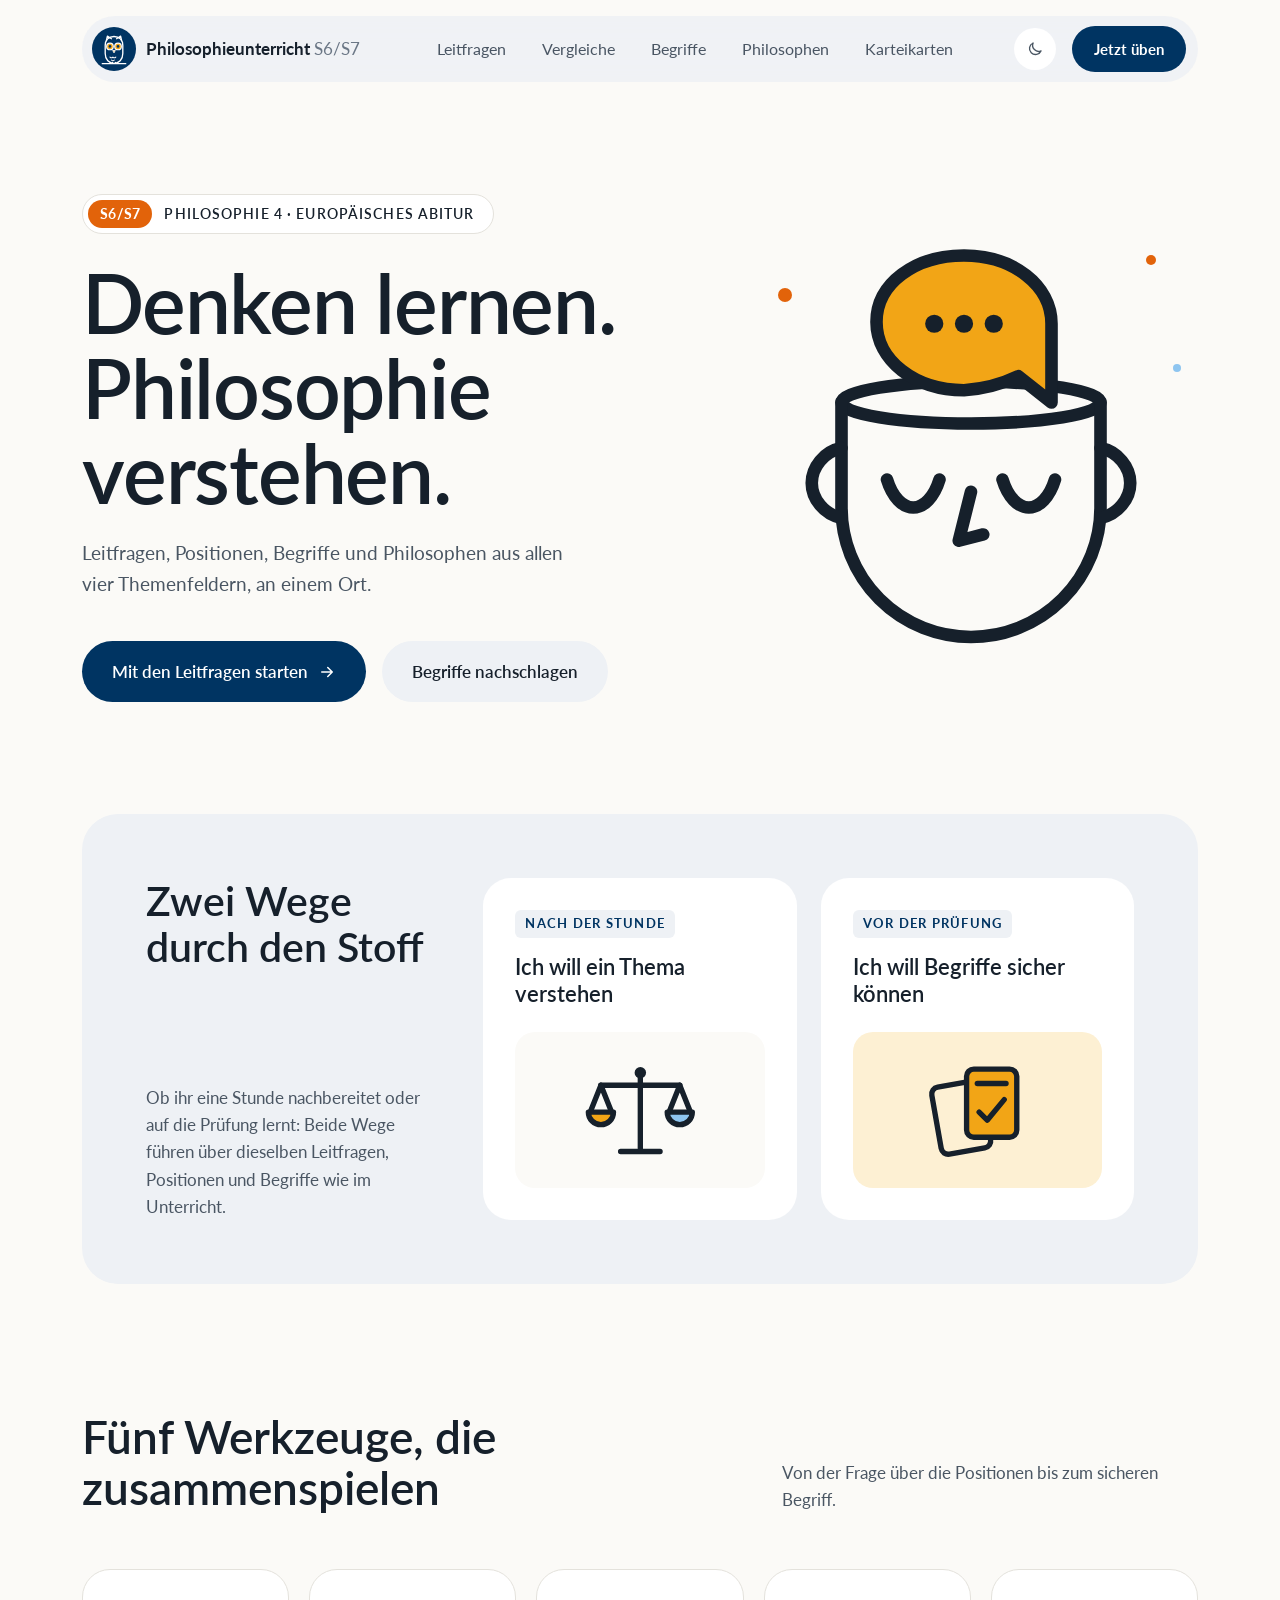
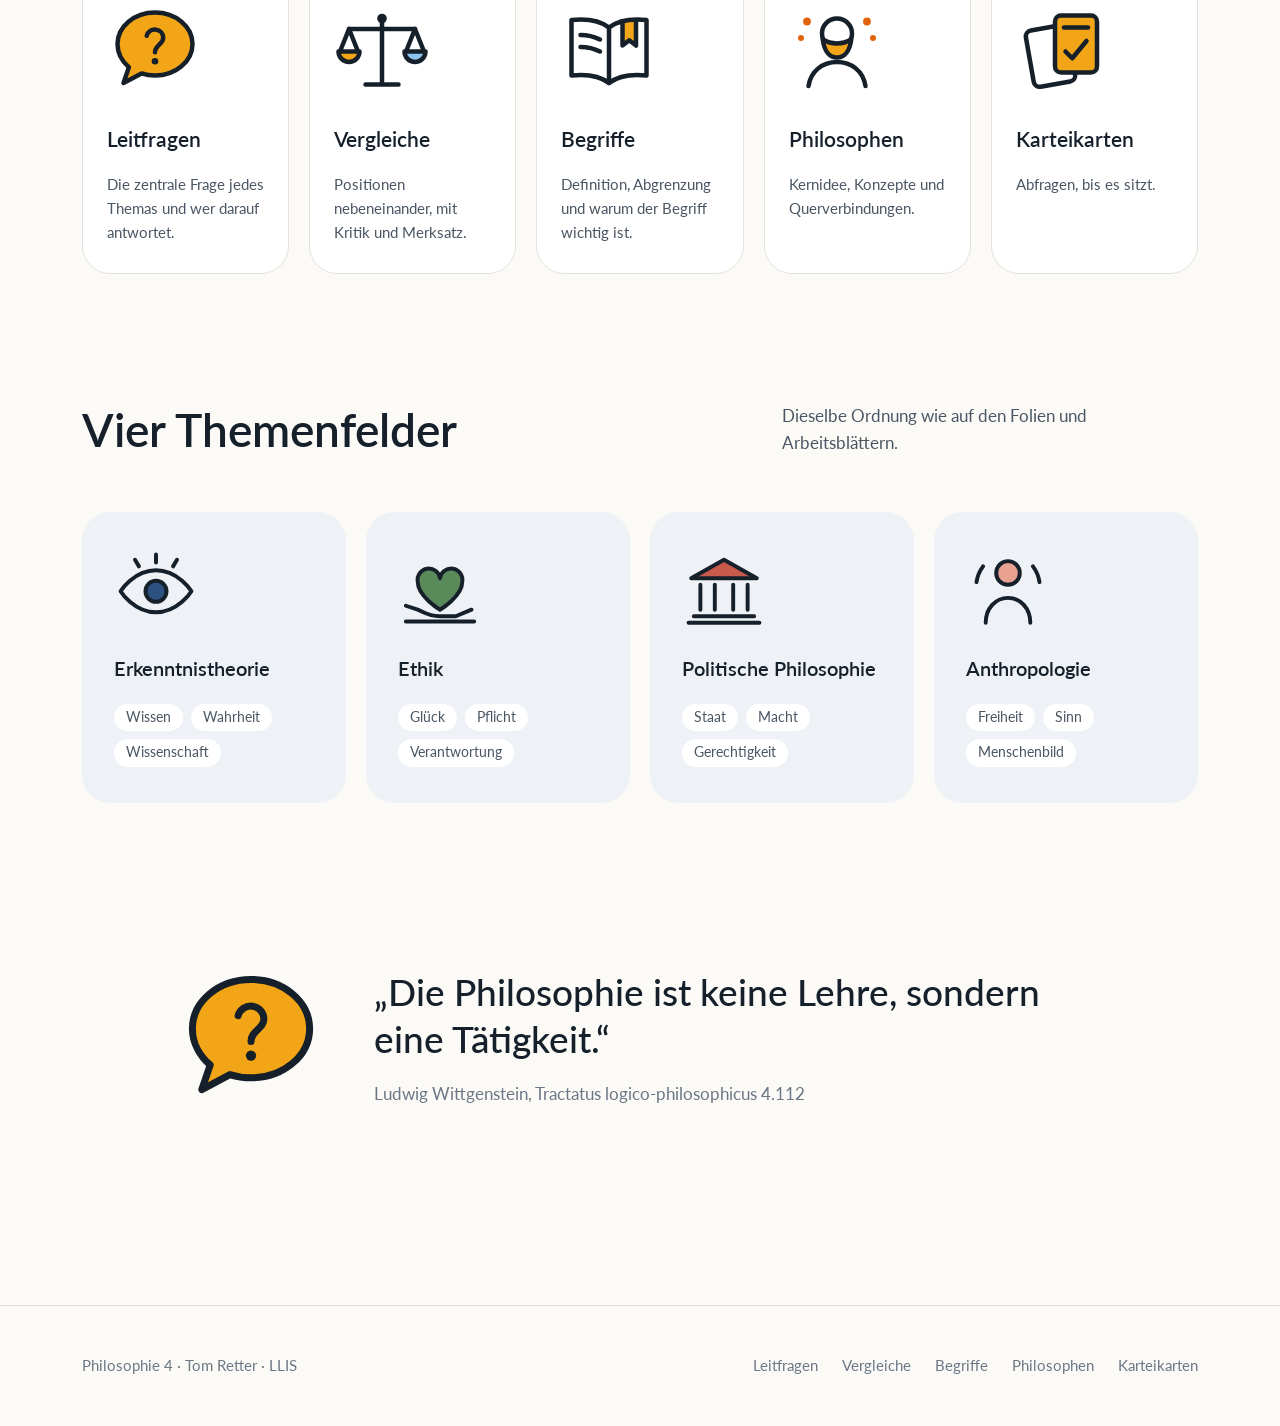
==== commit bc7cb49a: "Add files via upload" ====
--- a/index.html
+++ b/index.html
@@ -3,755 +3,323 @@
 <head>
 <meta charset="UTF-8">
 <meta name="viewport" content="width=device-width,initial-scale=1.0">
-<title>Philosophie 4 — Dein Lernbegleiter</title>
+<title>Philosophieunterricht S6/S7</title>
+<link rel="preconnect" href="https://fonts.googleapis.com">
+<link href="https://fonts.googleapis.com/css2?family=Lato:ital,wght@0,400;0,700;1,400&display=swap" rel="stylesheet">
+<script>try{if(localStorage.getItem('philo-theme')==='dark')document.documentElement.classList.add('dark')}catch(e){}</script>
 <style>
-:root {
-  --bg: #0f172a;
-  --bg-2: #1e293b;
-  --bg-3: #334155;
-  --surface: #1e293b;
-  --surface-2: #273548;
-  --text: #f1f5f9;
-  --text-2: #cbd5e1;
-  --text-3: #94a3b8;
-  --muted: #64748b;
-  --border: rgba(255,255,255,.08);
-  --border-2: rgba(255,255,255,.12);
-  --nav-bg: rgba(15,23,42,.75);
-  --accent: #f97316;
-  --accent-hover: #fb923c;
-  --accent-soft: rgba(249,115,22,.12);
-  --accent-glow: rgba(249,115,22,.25);
-  --font: -apple-system, BlinkMacSystemFont, "SF Pro Display", "SF Pro Text", "Helvetica Neue", system-ui, sans-serif;
+/* Vorschlag B "Ruhig & gross": warmes Papier, schwebende Pill-Navigation, grosse Line-Icons */
+:root{
+  --bg:#FBFAF7; --panel:#EEF1F5; --card:#FFFFFF; --line:#E4E2DC;
+  --text:#16202B; --text-2:#4A5663; --text-3:#6B7785;
+  --ink:#16202B; --navy:#003462; --navy-ink:#003462; --sky:#8EC5F0;
+  --orange:#E2630A; --orange-text:#C24F00; --amber:#F2A516; --amber-soft:#FDF0D3; --peach:#FCE0B6;
+  --tf-ek:#2D5282; --tf-et:#5A8A5A; --tf-pp:#C85A4A; --tf-an:#E8A090;
+  --acc:#F2A516; --acc2:#8EC5F0;
+  --font:"Gill Sans","Gill Sans MT","Lato",Calibri,sans-serif;
 }
-
-/* ── LIGHT MODE ── */
-html.light {
-  --bg: #ffffff;
-  --bg-2: #f8fafc;
-  --bg-3: #f1f5f9;
-  --surface: #f8fafc;
-  --surface-2: #f1f5f9;
-  --text: #0f172a;
-  --text-2: #1e293b;
-  --text-3: #475569;
-  --muted: #94a3b8;
-  --border: rgba(0,0,0,.07);
-  --border-2: rgba(0,0,0,.11);
-  --nav-bg: rgba(255,255,255,.80);
-  --accent: #ea6c00;
-  --accent-hover: #f97316;
-  --accent-soft: rgba(234,108,0,.1);
-  --accent-glow: rgba(234,108,0,.2);
+html.dark{
+  --bg:#0B1C2E; --panel:#12283F; --card:#0F2236; --line:#1F3A55;
+  --text:#E8EDF2; --text-2:#B4C0CC; --text-3:#8797A7; --ink:#E8EDF2; --navy-ink:#8EC5F0;
+  --orange-text:#F28C3A; --amber-soft:#33270C;
 }
-
-*, *::before, *::after { box-sizing: border-box; margin: 0; padding: 0; }
-
-html { scroll-behavior: smooth; }
-
-body {
-  font-family: var(--font);
-  background: var(--bg);
-  color: var(--text);
-  -webkit-font-smoothing: antialiased;
-  -moz-osx-font-smoothing: grayscale;
-  overflow-x: hidden;
+*,*::before,*::after{box-sizing:border-box;margin:0;padding:0}
+body{font-family:var(--font);background:var(--bg);color:var(--text);font-size:17px;line-height:1.6;-webkit-font-smoothing:antialiased;overflow-x:hidden}
+a{color:inherit;text-decoration:none}
+.wrap{max-width:1180px;margin:0 auto;padding:0 2rem}
+svg.ic{display:block;color:var(--ink)}
+svg.ic .acc{fill:var(--acc)} svg.ic .acc2{fill:var(--acc2)} svg.ic .dot{fill:var(--orange)}
+
+/* Nav */
+.navbar{position:sticky;top:16px;z-index:50;margin-top:16px}
+.pill-nav{display:flex;align-items:center;gap:1rem;background:color-mix(in srgb,var(--panel) 88%,transparent);backdrop-filter:blur(14px);-webkit-backdrop-filter:blur(14px);border-radius:99px;padding:10px 12px 10px 10px}
+.ci-logo{width:44px;height:44px;display:block;flex-shrink:0}
+.logo{display:flex;align-items:center;gap:10px;font-weight:700;font-size:17px}
+.logo-dot{width:44px;height:44px;border-radius:50%;background:var(--navy);display:grid;place-items:center}
+html.dark .logo-dot{background:var(--sky)}
+.logo-dot{--ink:#fff}.logo-dot svg{width:30px;height:30px}
+html.dark .logo-dot{--ink:#0B1C2E}
+.logo-dot svg .acc{fill:var(--amber)}
+.links{display:flex;gap:.25rem;margin:0 auto}
+.links a{padding:8px 16px;border-radius:99px;font-size:15.5px;color:var(--text-2)}
+.links a:hover{background:var(--card);color:var(--text)}
+.tbtn{width:42px;height:42px;border-radius:50%;border:0;background:var(--card);color:var(--text-2);cursor:pointer;display:grid;place-items:center}
+.tbtn svg{width:18px;height:18px}
+.nav-cta{font-weight:700;padding:11px 22px;border-radius:99px;background:var(--navy);color:#fff;font-size:15px}
+html.dark .nav-cta{background:var(--sky);color:#0B1C2E}
+.burger{display:none}
+.navbar{position:sticky}
+.pill-nav{position:relative}
+
+/* Buttons */
+.btn{display:inline-flex;align-items:center;gap:10px;padding:17px 30px;border-radius:99px;font-weight:600;font-size:17px;transition:transform .15s}
+.btn:hover{transform:translateY(-2px)}
+.btn svg{width:18px;height:18px}
+.btn-dark{background:var(--navy);color:#fff}
+html.dark .btn-dark{background:var(--sky);color:#0B1C2E}
+.btn-soft{background:var(--panel);color:var(--text)}
+
+/* Hero */
+.hero{display:grid;grid-template-columns:1.15fr .85fr;gap:3rem;align-items:center;padding:7rem 0 7rem}
+.tag{display:inline-flex;align-items:center;gap:12px;background:var(--card);border:1px solid var(--line);border-radius:99px;padding:5px 18px 5px 5px;font-size:14px;font-weight:600;letter-spacing:.08em;text-transform:uppercase}
+.tag b{background:var(--orange);color:#fff;border-radius:99px;padding:3px 12px;letter-spacing:.02em}
+.hero h1{font-size:clamp(2.9rem,6.4vw,5.2rem);font-weight:600;line-height:1.04;letter-spacing:-.015em;margin:1.6rem 0 1.4rem}
+.hero p{font-size:1.2rem;color:var(--text-2);max-width:31rem;margin-bottom:2.6rem}
+.hero .actions{display:flex;gap:1rem;flex-wrap:wrap}
+.hero-art{position:relative;justify-self:center;width:min(420px,100%)}
+.hero-art svg.ic{width:100%;height:auto}
+.hero-art .spark{position:absolute;border-radius:50%;background:var(--orange)}
+
+/* Panel Einstieg */
+.panel{background:var(--panel);border-radius:36px;padding:4rem;display:grid;grid-template-columns:1fr 1fr 1fr;gap:1.5rem;align-items:stretch}
+.panel .intro{grid-column:span 1;display:flex;flex-direction:column;justify-content:space-between;padding-right:1rem}
+.panel h2{font-size:clamp(1.9rem,3.2vw,2.7rem);font-weight:600;line-height:1.12}
+.panel .intro p{color:var(--text-2);margin-top:1.5rem}
+.way{background:var(--card);border-radius:28px;padding:2rem;display:flex;flex-direction:column;transition:transform .2s}
+.way:hover{transform:translateY(-4px)}
+.lab{display:inline-block;width:fit-content;background:var(--panel);font-size:12.5px;font-weight:700;letter-spacing:.1em;text-transform:uppercase;padding:4px 10px;border-radius:6px;color:var(--navy-ink)}
+.way h3{font-size:1.35rem;font-weight:600;line-height:1.25;margin:1rem 0 1.5rem}
+.way .art{margin-top:auto;border-radius:20px;background:var(--bg);display:grid;place-items:center;aspect-ratio:16/10}
+.way .art svg{width:46%;height:auto}
+.way.w2 .art{background:var(--amber-soft)}
+
+/* Module mit grossen Icons */
+section.block{padding:8rem 0}
+.head{display:flex;justify-content:space-between;align-items:end;gap:2rem;margin-bottom:3.5rem;flex-wrap:wrap}
+.head h2{font-size:clamp(2rem,3.6vw,3rem);font-weight:600;line-height:1.1;max-width:34rem}
+.head p{color:var(--text-2);max-width:26rem}
+.mods{display:grid;grid-template-columns:repeat(5,1fr);gap:1.25rem}
+.mod{display:flex;flex-direction:column;align-items:flex-start;gap:1rem;padding:2rem 1.5rem 1.75rem;border-radius:28px;background:var(--card);border:1px solid var(--line);transition:transform .2s,border-color .2s}
+.mod:hover{transform:translateY(-4px);border-color:var(--text-3)}
+.mod svg.ic{width:96px;height:96px}
+.mod h3{font-size:1.3rem;font-weight:600;margin-top:.5rem}
+.mod p{font-size:.95rem;color:var(--text-2)}
+
+/* Themenfelder */
+.fields{display:grid;grid-template-columns:repeat(4,1fr);gap:1.25rem}
+.field{border-radius:28px;padding:2.25rem 2rem;background:var(--panel);display:flex;flex-direction:column;gap:1.25rem}
+.field svg.ic{width:84px;height:84px}
+.field h3{font-size:1.25rem;font-weight:600}
+.field .meta{display:flex;gap:.5rem;flex-wrap:wrap}
+.field .meta span{background:var(--card);border-radius:99px;padding:3px 12px;font-size:13.5px;color:var(--text-2)}
+
+/* Zitat */
+.quote{display:grid;grid-template-columns:auto 1fr;gap:3rem;align-items:center;max-width:58rem;margin:0 auto}
+.quote svg.ic{width:150px;height:150px}
+.quote blockquote{font-size:clamp(1.6rem,3vw,2.3rem);line-height:1.3;font-weight:500}
+.quote cite{display:block;margin-top:1rem;font-style:normal;color:var(--text-3)}
+
+footer{border-top:1px solid var(--line);padding:3rem 0;margin-top:4rem;color:var(--text-3);font-size:.92rem}
+.foot{display:flex;justify-content:space-between;gap:2rem;flex-wrap:wrap}
+.foot nav{display:flex;gap:1.5rem;flex-wrap:wrap}
+.foot a:hover{color:var(--orange-text)}
+
+@media(max-width:1050px){
+  .links{display:none;position:absolute;top:70px;left:0;right:0;flex-direction:column;background:var(--bg);border-radius:24px;padding:.75rem;box-shadow:0 12px 40px rgba(0,0,0,.12)}
+  .links.open{display:flex}
+  .burger{display:grid}
+  .pill-nav .sp{flex:1}
+  .hero,.panel{grid-template-columns:1fr}
+  .hero-art{width:min(300px,70%);order:-1}
+  .mods{grid-template-columns:repeat(2,1fr)}
+  .fields{grid-template-columns:1fr 1fr}
+  .quote{grid-template-columns:1fr;text-align:center}
+  .quote svg.ic{margin:0 auto}
 }
-
-/* ── NAV ── */
-nav {
-  position: sticky; top: 0; z-index: 100;
-  background: var(--nav-bg);
-  backdrop-filter: saturate(180%) blur(20px);
-  -webkit-backdrop-filter: saturate(180%) blur(20px);
-  border-bottom: 1px solid var(--border);
-  display: flex; align-items: center;
-  padding: 0 2rem; height: 52px; gap: .25rem;
+@media(max-width:640px){
+  .wrap{padding:0 16px}
+  .hero{padding:3rem 0 4rem}
+  .panel{padding:1.5rem;border-radius:28px}
+  .mods,.fields{grid-template-columns:1fr}
+  section.block{padding:5rem 0}
+  .nav-cta{display:none}
+  .logo span{display:none}
 }
-.nav-brand {
-  color: var(--text); font-weight: 700; font-size: 15px;
-  margin-right: 1.5rem; letter-spacing: -.02em;
-  display: flex; align-items: center; gap: 8px;
-  text-decoration: none;
-}
-.nav-brand span { color: var(--accent); }
-nav a.nav-link {
-  color: var(--text-3); text-decoration: none; font-size: 13px;
-  padding: 6px 12px; border-radius: 6px;
-  transition: background .15s, color .15s; font-weight: 400;
-  white-space: nowrap;
-}
-nav a.nav-link:hover { background: rgba(255,255,255,.07); color: var(--text); }
-.nav-sp { flex: 1; }
-.nav-cta {
-  background: var(--accent); color: #fff;
-  padding: 7px 16px; border-radius: 8px;
-  text-decoration: none; font-size: 13px; font-weight: 600;
-  transition: background .15s, transform .1s;
-  letter-spacing: -.01em;
-}
-.nav-cta:hover { background: var(--accent-hover); transform: translateY(-1px); }
-
-/* ── HERO ── */
-.hero {
-  text-align: center;
-  padding: 7rem 2rem 5rem;
-  position: relative;
-  overflow: hidden;
-}
-.hero::before {
-  content: '';
-  position: absolute; inset: 0;
-  background: radial-gradient(ellipse 80% 50% at 50% -10%, rgba(249,115,22,.18) 0%, transparent 60%);
-  pointer-events: none;
-}
-.hero-badge {
-  display: inline-flex; align-items: center; gap: 6px;
-  background: var(--accent-soft); border: 1px solid rgba(249,115,22,.3);
-  color: var(--accent); font-size: 12px; font-weight: 600;
-  padding: 5px 14px; border-radius: 99px;
-  letter-spacing: .04em; text-transform: uppercase;
-  margin-bottom: 1.75rem;
-}
-.hero h1 {
-  font-size: clamp(2.4rem, 6vw, 4.5rem);
-  font-weight: 700; letter-spacing: -.04em; line-height: 1.08;
-  color: var(--text); margin-bottom: 1.25rem;
-}
-.hero h1 em {
-  font-style: normal; color: var(--accent);
-}
-.hero-sub {
-  font-size: clamp(1rem, 2vw, 1.2rem);
-  color: var(--text-3); max-width: 560px; margin: 0 auto 2.5rem;
-  line-height: 1.65; letter-spacing: -.01em;
-}
-.hero-actions {
-  display: flex; justify-content: center;
-  gap: .75rem; flex-wrap: wrap;
-}
-.btn-primary {
-  background: var(--accent); color: #fff;
-  padding: 13px 28px; border-radius: 12px;
-  text-decoration: none; font-size: 15px; font-weight: 600;
-  transition: background .15s, transform .15s, box-shadow .15s;
-  box-shadow: 0 4px 20px var(--accent-glow);
-  letter-spacing: -.01em;
-}
-.btn-primary:hover {
-  background: var(--accent-hover); transform: translateY(-2px);
-  box-shadow: 0 8px 30px var(--accent-glow);
-}
-.btn-secondary {
-  background: rgba(255,255,255,.07); color: var(--text-2);
-  padding: 11px 20px; border-radius: 12px;
-  text-decoration: none; font-size: 14px; font-weight: 500;
-  transition: background .15s, transform .15s;
-  border: 1px solid var(--border-2); letter-spacing: -.01em;
-}
-.btn-secondary:hover {
-  background: rgba(255,255,255,.11); transform: translateY(-2px);
-}
-.hero-meta {
-  margin-top: 2.5rem;
-  display: flex; justify-content: center; gap: 1.5rem; flex-wrap: wrap;
-  font-size: 12px; color: var(--muted); letter-spacing: .02em;
-}
-.hero-meta span { display: flex; align-items: center; gap: 5px; }
-.hero-meta span::before { content: '✓'; color: var(--accent); font-weight: 700; }
-
-/* ── SECTION SHELL ── */
-section { padding: 5rem 2rem; }
-.section-inner { max-width: 1100px; margin: 0 auto; }
-.section-label {
-  font-size: 11px; font-weight: 700; letter-spacing: .1em;
-  text-transform: uppercase; color: var(--accent);
-  margin-bottom: .75rem;
-}
-.section-title {
-  font-size: clamp(1.75rem, 3.5vw, 2.75rem);
-  font-weight: 700; letter-spacing: -.03em; line-height: 1.15;
-  color: var(--text); margin-bottom: 1rem;
-}
-.section-sub {
-  font-size: 1rem; color: var(--text-3);
-  line-height: 1.7; max-width: 560px;
-  margin-bottom: 3rem;
-}
-
-/* ── MODULES GRID ── */
-.modules-grid {
-  display: grid;
-  grid-template-columns: repeat(auto-fill, minmax(300px, 1fr));
-  gap: 1px;
-  background: var(--border);
-  border-radius: 20px; overflow: hidden;
-  border: 1px solid var(--border);
-}
-.module-card {
-  background: var(--surface);
-  padding: 2rem;
-  text-decoration: none;
-  transition: background .2s;
-  display: flex; flex-direction: column; gap: .6rem;
-}
-.module-card:hover { background: var(--surface-2); }
-.module-icon {
-  font-size: 2rem; margin-bottom: .25rem;
-  display: block; line-height: 1;
-}
-.module-icon svg { display: block; }
-.module-title {
-  font-size: 1.1rem; font-weight: 600; color: var(--text);
-  letter-spacing: -.02em;
-}
-.module-desc {
-  font-size: .875rem; color: var(--text-3); line-height: 1.6;
-}
-.module-tag {
-  display: inline-block; margin-top: auto; padding-top: .75rem;
-  font-size: 11px; font-weight: 600; letter-spacing: .05em;
-  text-transform: uppercase; color: var(--accent);
-}
-
-/* ── FEATURES SPLIT ── */
-.feature-split {
-  display: grid; grid-template-columns: 1fr 1fr;
-  gap: 4rem; align-items: center;
-}
-.feature-split.reverse { direction: rtl; }
-.feature-split.reverse > * { direction: ltr; }
-@media (max-width: 768px) {
-  .feature-split { grid-template-columns: 1fr; gap: 2rem; }
-  .feature-split.reverse { direction: ltr; }
-}
-.feature-visual {
-  background: var(--surface);
-  border: 1px solid var(--border-2);
-  border-radius: 18px; overflow: hidden;
-  aspect-ratio: 4/3;
-  display: flex; align-items: center; justify-content: center;
-}
-.feature-visual-inner {
-  width: 100%; height: 100%; padding: 2rem;
-  display: flex; flex-direction: column; gap: 1rem;
-  justify-content: center;
-}
-.fv-row {
-  display: flex; align-items: center; gap: .75rem;
-  background: rgba(255,255,255,.04);
-  border: 1px solid var(--border);
-  border-radius: 10px; padding: .75rem 1rem;
-}
-.fv-row.highlight {
-  background: var(--accent-soft);
-  border-color: rgba(249,115,22,.3);
-}
-.fv-icon { font-size: 1.25rem; }
-.fv-text { font-size: .8rem; color: var(--text-2); }
-.fv-text strong { display: block; color: var(--text); font-size: .9rem; margin-bottom: 1px; }
-
-.feature-content .section-label { margin-bottom: .5rem; }
-.feature-list {
-  margin-top: 1.5rem; display: flex; flex-direction: column; gap: .75rem;
-}
-.feature-item {
-  display: flex; gap: .75rem; align-items: flex-start;
-}
-.feature-item-dot {
-  width: 6px; height: 6px; border-radius: 50%;
-  background: var(--accent); margin-top: .45rem; flex-shrink: 0;
-}
-.feature-item-text { font-size: .9rem; color: var(--text-3); line-height: 1.6; }
-.feature-item-text strong { color: var(--text-2); }
-
-/* ── STATS ROW ── */
-.stats-row {
-  display: grid; grid-template-columns: repeat(auto-fit, minmax(160px, 1fr));
-  gap: 1px; background: var(--border);
-  border: 1px solid var(--border); border-radius: 16px; overflow: hidden;
-  margin-bottom: 5rem;
-}
-.stat-cell {
-  background: var(--surface); padding: 1.75rem 2rem;
-  text-align: center;
-}
-.stat-num {
-  font-size: 2.25rem; font-weight: 700; letter-spacing: -.04em;
-  color: var(--accent); line-height: 1;
-  margin-bottom: .4rem;
-}
-.stat-label { font-size: .8rem; color: var(--text-3); letter-spacing: .02em; }
-
-/* ── QUOTE / HIGHLIGHT BOX ── */
-.highlight-box {
-  background: linear-gradient(135deg, rgba(249,115,22,.1) 0%, rgba(251,146,60,.05) 100%);
-  border: 1px solid rgba(249,115,22,.25);
-  border-radius: 20px; padding: 3rem;
-  text-align: center;
-}
-.highlight-box blockquote {
-  font-size: clamp(1.1rem, 2.5vw, 1.5rem);
-  font-weight: 600; color: var(--text); letter-spacing: -.02em;
-  line-height: 1.4; margin-bottom: 1.25rem;
-  font-style: italic;
-}
-.highlight-box cite { font-size: .9rem; color: var(--accent); font-style: normal; font-weight: 500; }
-
-/* ── FEATURES LIST (cards) ── */
-.features-3col {
-  display: grid;
-  grid-template-columns: repeat(auto-fill, minmax(280px, 1fr));
-  gap: 1rem;
-}
-.feat-card {
-  background: var(--surface);
-  border: 1px solid var(--border);
-  border-radius: 14px; padding: 1.5rem;
-}
-.feat-card-icon { font-size: 1.5rem; margin-bottom: .75rem; }
-.feat-card-title {
-  font-size: .95rem; font-weight: 600; color: var(--text);
-  margin-bottom: .4rem; letter-spacing: -.01em;
-}
-.feat-card-desc { font-size: .85rem; color: var(--text-3); line-height: 1.65; }
-
-/* ── FOOTER ── */
-footer {
-  border-top: 1px solid var(--border);
-  padding: 3rem 2rem;
-  text-align: center;
-  font-size: .8rem; color: var(--muted);
-}
-footer a { color: var(--text-3); text-decoration: none; }
-footer a:hover { color: var(--accent); }
-.footer-inner {
-  max-width: 1100px; margin: 0 auto;
-  display: flex; align-items: center; justify-content: space-between;
-  flex-wrap: wrap; gap: 1rem;
-}
-.footer-links { display: flex; gap: 1.5rem; flex-wrap: wrap; }
-
-/* ── DIVIDER ── */
-.divider {
-  height: 1px; background: var(--border);
-  max-width: 1100px; margin: 0 auto;
-}
-
-/* ── THEME TOGGLE ── */
-.theme-toggle {
-  background: rgba(255,255,255,.08);
-  border: 1px solid var(--border-2);
-  color: var(--text-3);
-  width: 34px; height: 34px; border-radius: 8px;
-  display: flex; align-items: center; justify-content: center;
-  cursor: pointer; font-size: 16px;
-  transition: background .15s, color .15s, transform .1s;
-  flex-shrink: 0;
-}
-.theme-toggle:hover {
-  background: rgba(255,255,255,.14);
-  color: var(--text);
-  transform: rotate(20deg);
-}
-html.light .theme-toggle {
-  background: rgba(0,0,0,.05);
-  border-color: rgba(0,0,0,.1);
-}
-html.light .theme-toggle:hover { background: rgba(0,0,0,.09); }
-
-/* light mode hero glow */
-html.light .hero::before {
-  background: radial-gradient(ellipse 80% 40% at 50% -5%, rgba(234,108,0,.13) 0%, transparent 60%);
-}
-
-/* ── RESPONSIVE ── */
-@media (max-width: 640px) {
-  nav { padding: 0 1rem; }
-  .hero { padding: 5rem 1.25rem 3rem; }
-  section { padding: 3rem 1.25rem; }
-  .highlight-box { padding: 2rem 1.5rem; }
-  .stats-row { grid-template-columns: 1fr 1fr; }
-}
+.ci-lvl{font-weight:400;color:var(--text-3,#6B7785)}
 </style>
 </head>
 <body>
-
-<!-- NAV -->
-<nav>
-  <a class="nav-brand" href="index.html" style="display:flex;align-items:center;gap:6px;"><svg fill="currentColor" width="20" height="20" viewBox="0 0 100 100" xmlns="http://www.w3.org/2000/svg" style="color:var(--accent);flex-shrink:0;margin-right:6px;vertical-align:middle"><path d="m76.445 93.746-63.941 0.003906c-1.7266 0-3.125-1.3984-3.125-3.125s1.3984-3.125 3.125-3.125h18.477c0.054687-0.19922 0.12891-0.39844 0.22266-0.59375l3.8672-7.832c0.058594-0.10938 0.11719-0.21484 0.18359-0.31641-0.33984-0.33594-0.67578-0.68359-1.0039-1.0312-9.3242-9.9727-14.098-24.75-13.934-44.914v-0.023438c0-0.39062 0.007813-0.77344 0.019532-1.1562-0.011719-0.125-0.019532-0.25391-0.019532-0.38281 0-1.5352 0.21094-3.0234 0.60547-4.4297 2.7734-13.516 14.75-23.695 29.082-23.695 14.332 0 26.305 10.18 29.082 23.695 0.39062 1.4062 0.60547 2.8945 0.60547 4.4297 0 0.12891-0.011718 0.25781-0.023437 0.38281 0.015625 0.39063 0.023437 0.78125 0.023437 1.1797v54.688h7.8125c1.7227 0 3.125 1.3984 3.125 3.125s-1.4023 3.125-3.125 3.125h-10.82c-0.078125 0-0.16016 0-0.23828-0.003906zm-3.0039-7.8438v-34.875c-4.2266 5.4258-10.289 9.3477-17.25 10.824 1.8477 3.7461 5.0156 9.7109 8.832 15.055 2.3398 3.2773 4.9141 6.3242 7.5938 8.3945 0.27344 0.21094 0.54687 0.41406 0.82422 0.60156zm-23.879-23.406c-8.2227-0.11719-15.637-3.5859-20.945-9.0977 1.9648 8.2031 5.3438 14.867 10.199 20.059 6.2148 6.6445 14.801 10.801 25.684 12.77-0.37109-0.40234-0.74219-0.8125-1.1055-1.2383-6.4375-7.5273-11.809-18.219-13.832-22.492zm-22.996-29.684v0.023438c0.011719 12.926 10.508 23.414 23.438 23.414 12.934 0 23.438-10.504 23.438-23.438 0-1.5391-0.15234-3.0469-0.43359-4.5039-1.2656-4.1758-5.1406-7.2148-9.7227-7.2148-5.6055 0-10.156 4.5508-10.156 10.156 0 1.7266-1.4023 3.125-3.125 3.125-1.7266 0-3.125-1.3984-3.125-3.125 0-5.6055-4.5508-10.156-10.156-10.156-4.582 0-8.4609 3.0391-9.7227 7.2148-0.28516 1.457-0.43359 2.9648-0.43359 4.5039zm20.309 10.938c0-1.7266 1.3984-3.125 3.125-3.125s3.125 1.3984 3.125 3.125v3.125c0 1.7266-1.3984 3.125-3.125 3.125s-3.125-1.3984-3.125-3.125zm16.406-15.625c2.1562 0 3.9062 1.75 3.9062 3.9062s-1.75 3.9062-3.9062 3.9062-3.9062-1.75-3.9062-3.9062 1.75-3.9062 3.9062-3.9062zm-26.562 0c2.1562 0 3.9062 1.75 3.9062 3.9062s-1.75 3.9062-3.9062 3.9062-3.9062-1.75-3.9062-3.9062 1.75-3.9062 3.9062-3.9062zm28.453-13.176c-4.0898-3.4727-9.3867-5.5742-15.168-5.5742s-11.078 2.1016-15.168 5.5742c0.61719-0.070313 1.25-0.10547 1.8867-0.10547 5.457 0 10.301 2.6719 13.281 6.7734 2.9805-4.1016 7.8203-6.7734 13.281-6.7734 0.63672 0 1.2695 0.035156 1.8867 0.10547zm-27.289 72.551h9.8945c-2.7539-1.3125-5.3047-2.8281-7.6445-4.5547z" fill-rule="evenodd"/></svg><span style="color:var(--accent)">Philosophie</span></a>
-  <a class="nav-link" href="leitfragen.html">Leitfragen</a>
-  <a class="nav-link" href="vergleiche.html">Vergleiche</a>
-  <a class="nav-link" href="begriffe.html">Begriffe</a>
-  <a class="nav-link" href="philosophen.html">Philosophen</a>
-  <a class="nav-link" href="karteikarten.html">Karteikarten</a>
-  <div class="nav-sp"></div>
-  <button class="theme-toggle" id="themeBtn" title="Hell/Dunkel wechseln"><svg fill="currentColor" width="16" height="16" viewBox="0 0 100 100" xmlns="http://www.w3.org/2000/svg"><path d="m51.625 95.188c-14.523-0.11328-28.168-6.9531-36.953-18.52-8.7852-11.562-11.715-26.543-7.9336-40.566 3.7852-14.02 13.852-25.496 27.262-31.07l1.9062-0.75 2.9688 2.875-0.71875 1.9688c-3.9297 9.8828-3.8281 20.914 0.28125 30.723 4.1133 9.8086 11.91 17.613 21.715 21.738 9.8047 4.125 20.836 4.2383 30.723 0.32031l1.875-0.75 2.9688 2.8125-0.6875 2.0938c-3.4844 8.6445-9.4844 16.047-17.223 21.238-7.7422 5.1953-16.863 7.9414-26.184 7.8867zm-21.469-81.25c-10.801 6.6953-17.848 18.055-19.043 30.707-1.1953 12.648 3.5938 25.129 12.949 33.73 7.375 6.6719 16.922 10.441 26.867 10.602 9.9453 0.16016 19.609-3.2969 27.195-9.7266 3.1367-2.6914 5.8359-5.8555 8-9.375-15.652 3.4961-32.008-1.2539-43.352-12.594-11.344-11.336-16.102-27.688-12.617-43.344z"/></svg></button>
-</nav>
-
-<!-- HERO -->
-<section class="hero">
-  <div class="hero-badge">Philosophie Lernplattform</div>
-  <h1>Denken lernen.<br><em>Philosophie verstehen.</em></h1>
-  <p class="hero-sub">
-    Philosophen, Begriffe, Leitfragen und Positionsvergleiche — alles übersichtlich, durchsuchbar und immer griffbereit.
-  </p>
-  <div class="hero-actions">
-    <a href="philosophen.html" class="btn-primary">Philosophen entdecken</a>
-    <a href="leitfragen.html" class="btn-secondary">Leitfragen ansehen</a>
-    <a href="vergleiche.html" class="btn-secondary">Positionen überblicken</a>
-    <a href="begriffe.html" class="btn-secondary">Fachbegriffe meistern</a>
-  </div>
-  <div class="hero-meta">
-    <span>Philosophen &amp; Strömungen</span>
-    <span>Fachbegriffe erklärt</span>
-    <span>Leitfragen &amp; Antworten</span>
-    <span>Offline nutzbar</span>
-  </div>
-</section>
-
-<!-- MODULES -->
-<section>
-  <div class="section-inner">
-    <p class="section-label">Module</p>
-    <h2 class="section-title">Alles an einem Ort</h2>
-    <p class="section-sub">Von klassischen Philosophen bis zu abstrakten Begriffen — jedes Modul bringt dich einen Schritt weiter.</p>
-
-    <div class="modules-grid">
-      <a class="module-card" href="philosophen.html">
-        <span class="module-icon">
-          <svg fill="currentColor" width="36" height="36" viewBox="0 0 100 100" xmlns="http://www.w3.org/2000/svg" style="color:var(--accent)">
-            <path d="m40.793 6.25c-0.85938 0.003906-1.5586 0.70703-1.5547 1.5664v4.25c-0.003906 0.85938 0.69531 1.5586 1.5547 1.5625 0.41797 0.003906 0.81641-0.16016 1.1133-0.45703 0.29297-0.29297 0.45703-0.69141 0.45703-1.1055v-4.25c0-0.41406-0.16406-0.8125-0.45703-1.1094-0.29688-0.29297-0.69531-0.45703-1.1133-0.45703zm-9.3242 1.8633v0.003907c-0.23438-0.003907-0.46484 0.042968-0.67969 0.14062-0.78516 0.35156-1.1367 1.2773-0.78516 2.0625l2.1445 4.7695c0.35547 0.78516 1.2812 1.1367 2.0664 0.78125 0.78906-0.35156 1.1367-1.2734 0.78516-2.0625l-2.1484-4.7695c-0.16797-0.375-0.48047-0.67187-0.86719-0.82031-0.16406-0.0625-0.33984-0.097656-0.51562-0.10156zm13.789 7.6172c-1.0508 0.003906-2.1172 0.11328-3.1875 0.34375-8.5391 1.8516-13.852 10.598-11.93 19.422 0.26562 1.2227 0.66016 2.3867 1.1602 3.4805-2.0039-0.14453-3.918 0.46484-5.4336 1.6055l-0.003907 0.003907c-1.6562 1.2461-2.8359 3.1211-3.1445 5.3203l-4.1914 29.543c-0.12891 0.89062-0.10938 1.7539 0.03125 2.5703-3.1758 1.0938-5.4805 4.1133-5.4805 7.6445 0 4.4414 3.6445 8.082 8.0938 8.082h30.773c2.5859-0.003906 4.9961-1.25 6.5039-3.2969l26.91 0.26562-0.003906 0.003906c0.48438 0 0.9375-0.21875 1.2344-0.59766 0.29688-0.38281 0.40234-0.875 0.28516-1.3438l-10.238-41.109h0.003906c-0.011719-0.03125-0.019531-0.0625-0.03125-0.09375-1.0938-3.4492-4.8242-5.3789-8.2773-4.2852l-20.703 6.0938-0.011718 0.003907c-1.2734 0.21875-2.2031 0.42188-2.8984 0.69141-0.74219 0.28516-1.293 0.69141-1.6562 1.0117l-5.418 4.8164 1.0977-7.7305-0.003907-0.011719c0.0625-0.43359 0.082031-0.86328 0.074219-1.2891 3.082 1.5781 6.6641 2.1445 10.254 1.3672 8.5391-1.8516 13.836-10.598 11.914-19.422-1.6797-7.7227-8.3594-13.105-15.723-13.086zm-23.711 3.0938v0.003906c-0.61719 0.035156-1.1523 0.42578-1.3711 1.0039-0.14844 0.38672-0.13672 0.81641 0.035157 1.1992 0.16797 0.37891 0.48437 0.67188 0.875 0.82031l4.6641 1.7461c0.39062 0.14453 0.82031 0.125 1.1992-0.046875 0.375-0.17188 0.66797-0.48828 0.8125-0.875 0.30078-0.80469-0.10547-1.6992-0.91016-2.0078l-4.6641-1.7461v0.003906c-0.20312-0.078125-0.42188-0.11328-0.64062-0.097656zm23.73 0.03125c5.8867-0.011719 11.27 4.2773 12.652 10.625 1.5781 7.2539-2.7188 14.234-9.5234 15.711-6.8047 1.4766-13.633-3.0977-15.207-10.352-1.5781-7.2539 2.7305-14.234 9.5391-15.711 0.85156-0.18359 1.6992-0.27344 2.543-0.27344zm-14.617 23.227c0.25-0.003906 0.50391 0.011719 0.76172 0.046875 2.7305 0.38672 4.6094 2.8711 4.2188 5.5977l-1.6602 11.75-3.7734 9.0625 0.003907 0.003907c-0.16406 0.38281-0.16406 0.81641-0.003907 1.2031 0.16016 0.38281 0.46875 0.6875 0.85547 0.84375 0.80078 0.32812 1.7109-0.054688 2.0391-0.85156l3.6992-8.8945 8.3398-7.4258c0.22266-0.19922 0.29297-0.26562 0.70312-0.42578 0.41406-0.16016 1.168-0.34766 2.4766-0.56641 0.0625-0.011719 0.125-0.027343 0.1875-0.046875l20.727-6.1016 0.003906 0.003906c0.011719-0.003906 0.027344-0.007812 0.039063-0.011719 1.8438-0.58594 3.7695 0.41406 4.3555 2.2539l9.7266 39.051-23.16-0.23047 8.1328-15.254c0.40234-0.75781 0.11328-1.6992-0.64844-2.1016-0.75391-0.40234-1.6953-0.12109-2.1055 0.63281l-9.2656 17.387c-0.86328 1.6172-2.543 2.6094-4.375 2.6094h-30.773c-2.7578 0-4.9531-2.1914-4.957-4.9453 0-2.7539 2.1992-4.9492 4.957-4.9492h26.855c0.57812-0.003906 1.1055-0.32422 1.375-0.83594l1.4844-2.7852 0.003906-0.003906c0.015626-0.027344 0.03125-0.054687 0.046876-0.082031l7.3555-13.793 2.9766-5.5938c0.19531-0.36328 0.24219-0.79297 0.12109-1.1875-0.11719-0.39844-0.39062-0.73047-0.75781-0.92969-0.36719-0.19531-0.79688-0.23438-1.1914-0.11328-0.39844 0.12109-0.73047 0.39453-0.92578 0.76172l-2.9883 5.5938-4.8125 9.0312-0.375-5.3242c-0.050781-0.8125-0.71875-1.4453-1.5312-1.4609v-0.003906c-0.39062-0.003906-0.76562 0.13672-1.0586 0.39844l-14.824 13.156c-0.007813 0.011719-0.019531 0.023438-0.027344 0.035157h-11.246c-0.10156-0.52344-0.12109-1.0859-0.035156-1.6953l4.2031-29.547c0.35156-2.4727 2.4258-4.2422 4.8438-4.2617zm16.777 26.758 0.50391 7.1367-0.85938 1.6094h-9.4883z"/>
-          </svg>
-        </span>
-        <div class="module-title">Philosophen</div>
-        <div class="module-desc">Alle wichtigen Denker mit Strömung, Kernthesen, Biografie und Querverweisen auf einen Blick.</div>
-        <span class="module-tag">Öffnen →</span>
-      </a>
-      <a class="module-card" href="begriffe.html">
-        <span class="module-icon">
-          <svg fill="currentColor" width="36" height="36" viewBox="0 0 100 100" xmlns="http://www.w3.org/2000/svg" style="color:var(--accent)">
-            <g fill-rule="evenodd"><path d="m29.168 8.3398c-2.3008 0.011718-4.1602 1.8828-4.1523 4.1836v25c0.003906 2.293 1.8594 4.1484 4.1523 4.1602h48.289l7.1055 7.1055c1.1875 1.1797 2.9727 1.5352 4.5234 0.89844 1.5508-0.64062 2.5664-2.1445 2.582-3.8203v-33.344c0.007812-2.3008-1.8516-4.1719-4.1523-4.1836zm12.5 12.508c2.3008 0 4.1641 1.8672 4.1641 4.168s-1.8633 4.168-4.1641 4.168-4.168-1.8672-4.168-4.168 1.8672-4.168 4.168-4.168zm16.664 0c2.3008 0 4.168 1.8672 4.168 4.168s-1.8672 4.168-4.168 4.168-4.1641-1.8672-4.1641-4.168 1.8633-4.168 4.1641-4.168zm16.668 0c2.3008 0 4.168 1.8672 4.168 4.168s-1.8672 4.168-4.168 4.168-4.168-1.8672-4.168-4.168 1.8672-4.168 4.168-4.168z"/><path d="m12.484 49.992c-2.3008 0.007812-4.1602 1.8828-4.1523 4.1836v33.34c0.015625 1.6758 1.0312 3.1836 2.582 3.8203 1.5508 0.63672 3.3359 0.28516 4.5234-0.89844l7.1055-7.1055h48.289c2.293-0.007812 4.1484-1.8672 4.1523-4.1562v-25c0.007813-2.3008-1.8516-4.1758-4.1523-4.1836zm12.516 12.508c2.3008 0 4.168 1.8672 4.168 4.168s-1.8672 4.1641-4.168 4.1641-4.168-1.8633-4.168-4.1641 1.8672-4.168 4.168-4.168zm16.668 0c2.3008 0 4.1641 1.8672 4.1641 4.168s-1.8633 4.1641-4.1641 4.1641-4.168-1.8633-4.168-4.1641 1.8672-4.168 4.168-4.168zm16.664 0c2.3008 0 4.168 1.8672 4.168 4.168s-1.8672 4.1641-4.168 4.1641-4.1641-1.8633-4.1641-4.1641 1.8633-4.168 4.1641-4.168z"/></g>
-          </svg>
-        </span>
-        <div class="module-title">Begriffe</div>
-        <div class="module-desc">Philosophisches Fachvokabular verständlich erklärt — von Apriori bis Zweck an sich.</div>
-        <span class="module-tag">Öffnen →</span>
-      </a>
-      <a class="module-card" href="leitfragen.html">
-        <span class="module-icon">
-          <svg fill="currentColor" width="36" height="36" viewBox="0 0 100 100" xmlns="http://www.w3.org/2000/svg" style="color:var(--accent)">
-            <g><path d="m60.531 55.59c8.3086-4.0586 13.48-12.328 13.48-21.578 0-6.3086-2.5195-12.32-7.1094-16.898-4.5938-4.5938-10.594-7.1133-16.902-7.1133-13.238 0-24.012 10.77-24.012 24.012h12.172c0-6.5312 5.3086-11.84 11.84-11.84 3.0586 0 6.0117 1.2617 8.2891 3.5508 2.2891 2.2891 3.5508 5.2305 3.5508 8.3008 0 4.5586-2.5508 8.6406-6.6484 10.648-6.8516 3.3281-11.27 10.738-11.27 18.848v4.3984h12.172v-4.3984c-0.015625-3.5 1.7344-6.6094 4.4375-7.9297z"/><path d="m50 74.789c-4.1797 0-7.5781 3.4102-7.5781 7.5781 0 4.2188 3.4102 7.6211 7.5781 7.6211 4.1797 0 7.5781-3.4102 7.5781-7.6211 0-4.168-3.3984-7.5781-7.5781-7.5781z"/></g>
-          </svg>
-        </span>
-        <div class="module-title">Leitfragen</div>
-        <div class="module-desc">Klausur-relevante Fragen mit strukturierten Antworten — perfekt zur Prüfungsvorbereitung.</div>
-        <span class="module-tag">Öffnen →</span>
-      </a>
-      <a class="module-card" href="karteikarten.html">
-        <span class="module-icon">
-          <svg fill="currentColor" width="36" height="36" viewBox="0 0 100 100" xmlns="http://www.w3.org/2000/svg" style="color:var(--accent)">
-            <path d="m32.039 27.105c-0.085937-0.070313-0.16016-0.14844-0.23437-0.22656-0.23828-0.21484-0.50391-0.40625-0.78125-0.56641-1.0273-0.59375-2.2852-0.79688-3.5234-0.46875h-0.003906l-18.477 4.9492c-1.2266 0.32812-2.207 1.1328-2.8008 2.1641l-0.058594 0.097657c-0.55078 1.0078-0.73047 2.2227-0.40625 3.4141l11.969 44.656c0.32812 1.2305 1.1328 2.2148 2.1641 2.8086l0.097656 0.058594c1.0078 0.55078 2.2227 0.73047 3.418 0.40625l18.484-4.9531c1.2305-0.32812 2.2109-1.1328 2.8008-2.1523 0.57422-0.98828 0.78125-2.1914 0.5-3.3828-0.019531-0.070312-0.039062-0.14062-0.054688-0.21484-3.7812-14.746-8.543-29.844-11.945-44.582-0.21094-0.78125-0.61328-1.4648-1.1367-2.0117zm-0.82422-5.6484v-1.3789c0-2.5391 1.0391-4.8438 2.7109-6.5156s3.9766-2.7109 6.5156-2.7109h19.129c2.5391 0 4.8438 1.0391 6.5156 2.7109 1.6719 1.6719 2.7109 3.9766 2.7109 6.5156v1.3789c0.070313-0.019531 0.14453-0.039062 0.21875-0.058593 1.4922-0.39063 3.0977-0.41016 4.6797 0.011718l18.473 4.9492c2.4492 0.65625 4.4102 2.2578 5.5898 4.3008l0.082032 0.14844c1.1172 2.0195 1.4922 4.4531 0.85156 6.8398l-11.969 44.656c-0.65625 2.4492-2.2539 4.4102-4.3008 5.5898l-0.14844 0.082031c-2.0195 1.1172-4.4531 1.4922-6.8438 0.85156l-18.477-4.9492c-2.4375-0.65234-4.3906-2.2383-5.5742-4.2734-0.71875-1.2266-1.1484-2.6172-1.2383-4.0703h-0.27344c-0.09375 1.4336-0.52344 2.8125-1.2266 4.0352-1.1602 2.0117-3.0586 3.5859-5.4375 4.2656-0.089844 0.03125-0.18359 0.058593-0.27734 0.074218l-18.352 4.918c-2.3867 0.64062-4.8203 0.26562-6.8398-0.85156l-0.15234-0.082031c-2.043-1.1797-3.6406-3.1367-4.3008-5.5898l-11.93-44.531c-0.03125-0.089844-0.054687-0.17578-0.070312-0.27344-0.58984-2.3398-0.20703-4.7188 0.88672-6.6953l0.082031-0.14844c1.1562-2 3.0586-3.5742 5.4375-4.2578 0.089844-0.03125 0.18359-0.058594 0.27734-0.074219l18.227-4.8828c0.085938-0.03125 0.17578-0.054687 0.26953-0.070312 1.6172-0.40625 3.25-0.35156 4.7539 0.085937zm17.918 49.484h10.434c1.2734 0 2.4258-0.52344 3.2656-1.3633 0.83984-0.83984 1.3633-1.9961 1.3633-3.2656v-46.23c0-1.2734-0.52344-2.4258-1.3633-3.2656-0.83984-0.83984-1.9961-1.3633-3.2656-1.3633h-19.129c-1.2734 0-2.4258 0.52344-3.2656 1.3633s-1.3633 1.9961-1.3633 3.2656v4.3789c0.78906 0.94922 1.3984 2.0703 1.7539 3.3242 0.03125 0.089844 0.058594 0.17969 0.074219 0.27344l11.492 42.887zm19.66-44.508v39.879c0 2.5391-1.0391 4.8438-2.7109 6.5156s-3.9766 2.7109-6.5156 2.7109h-4.8281c0.082031 0.62891 0.28906 1.2344 0.60547 1.7773 0.58984 1.0156 1.5703 1.8086 2.793 2.1406l18.477 4.9492c1.1953 0.32031 2.4062 0.14062 3.418-0.40625l0.097656-0.058594c1.0273-0.59375 1.832-1.5781 2.1641-2.8086l11.969-44.656c0.32031-1.1953 0.14062-2.4062-0.40625-3.418l-0.058594-0.097656c-0.59375-1.0273-1.5781-1.8359-2.8086-2.1641l-18.477-4.9492c-0.80078-0.21484-1.6055-0.20703-2.3477-0.011718-0.48437 0.125-0.94922 0.32812-1.3672 0.60156z"/>
-          </svg>
-        </span>
-        <div class="module-title">Karteikarten</div>
-        <div class="module-desc">Interaktives Spaced-Repetition-Training — lern so lange, bis der Stoff sitzt.</div>
-        <span class="module-tag">Öffnen →</span>
-      </a>
-      <a class="module-card" href="philosophen.html">
-        <span class="module-icon">
-          <svg fill="currentColor" width="36" height="36" viewBox="0 0 100 100" xmlns="http://www.w3.org/2000/svg" style="color:var(--accent)">
-            <g><path d="m80 31h-16.75l6.7188-6.7188c1.1094-1.1094 1.3281-2.8203 0.51172-3.9805-0.53125-0.75-1.3203-1.2109-2.2188-1.2891-0.089844 0-0.17188-0.011719-0.26172-0.011719-0.78906 0-1.5586 0.30859-2.1211 0.87891l-6.8789 6.8789c-1.9297 1.9297-3 4.5-3 7.2383 0 2.7383 1.0703 5.3086 3 7.2383l6.8789 6.8789c0.64062 0.64062 1.5312 0.94922 2.4219 0.85938 0.91016-0.089844 1.6992-0.57031 2.2305-1.3594 0.76953-1.1602 0.57031-2.7695-0.48047-3.8203l-6.8086-6.8008h16.75c1.6484 0 3-1.3516 3-3 0-1.6484-1.3516-3-3-3z"/><path d="m31.73 80.988c0.87891 0.070313 1.7617-0.23828 2.3789-0.87109l6.8789-6.8789c1.9297-1.9297 3-4.5 3-7.2383s-1.0703-5.3086-3-7.2383l-6.8789-6.8789c-0.64062-0.64062-1.5312-0.94922-2.4219-0.85937-0.91016 0.089843-1.6992 0.57031-2.2305 1.3594-0.76953 1.1602-0.57031 2.7695 0.48047 3.8203l6.8086 6.8008-16.746-0.003906c-1.6484 0-3 1.3516-3 3s1.3516 3 3 3h16.75l-6.7188 6.7188c-1.1094 1.1094-1.3281 2.8203-0.51172 3.9805 0.53125 0.75 1.3203 1.2109 2.2109 1.2891z"/><path d="m70.43 73.25-36-50c-0.46875-0.64844-1.1602-1.0781-1.9492-1.2109-0.16016-0.03125-0.32812-0.039062-0.48828-0.039062-0.62109 0-1.2305 0.19141-1.75 0.57031-0.64844 0.46875-1.0781 1.1602-1.2109 1.9492-0.12891 0.78906 0.058594 1.5781 0.53125 2.2383l36 50c0.92969 1.2891 2.8906 1.6211 4.1914 0.67969 1.3398-0.96875 1.6484-2.8398 0.67969-4.1914z"/></g>
-          </svg>
-        </span>
-        <div class="module-title">Vergleiche</div>
-        <div class="module-desc">Philosophen direkt gegenüberstellen — Gemeinsamkeiten und Unterschiede strukturiert erkunden.</div>
-        <span class="module-tag">Öffnen →</span>
-      </a>
-    </div>
-  </div>
-</section>
-
-<div class="divider"></div>
-
-<!-- FEATURE: Philosophen -->
-<section>
-  <div class="section-inner">
-    <div class="feature-split">
-      <div class="feature-visual">
-        <div class="feature-visual-inner">
-          <div class="fv-row highlight">
-            <span class="fv-icon">🎴</span>
-            <div class="fv-text">
-              <strong>Immanuel Kant</strong>
-              Aufklärung · 1724–1804
-            </div>
-          </div>
-          <div class="fv-row">
-            <span class="fv-icon">📌</span>
-            <div class="fv-text">
-              <strong>Kernthese</strong>
-              Kategorischer Imperativ als oberstes Moralprinzip
-            </div>
-          </div>
-          <div class="fv-row">
-            <span class="fv-icon">🔗</span>
-            <div class="fv-text">
-              <strong>Vergleich</strong>
-              Rousseau · Hegel · Schopenhauer
-            </div>
-          </div>
-          <div class="fv-row">
-            <span class="fv-icon">📖</span>
-            <div class="fv-text">
-              <strong>Werke</strong>
-              Kritik der reinen Vernunft · Grundlegung
-            </div>
-          </div>
-        </div>
+<svg width="0" height="0" style="position:absolute" aria-hidden="true">
+  <defs>
+    <!-- Denkender Kopf (nach Toms Vorlage), viewBox 0 0 120 120 -->
+    <symbol id="i-kopf" viewBox="0 0 120 120">
+      <g fill="none" stroke="currentColor" stroke-width="3.6" stroke-linecap="round" stroke-linejoin="round">
+        <ellipse cx="60" cy="47" rx="37" ry="6"/>
+        <path d="M23 47v30a37 37 0 0 0 74 0V47"/>
+        <path d="M23 60c-5 1-8.5 5.5-8.5 10s3.5 9 8.5 10"/>
+        <path d="M97 60c5 1 8.5 5.5 8.5 10s-3.5 9-8.5 10"/>
+        <path d="M36 69c1.5 5 4.5 8 7.5 8s6-3 7.5-8"/>
+        <path d="M69 69c1.5 5 4.5 8 7.5 8s6-3 7.5-8"/>
+        <path d="M60 72.5l-3.5 14 7-1.8"/>
+      </g>
+      <path style="fill:var(--acc)" d="M58 5c14 0 25 8.5 25 19.5V47l-9.5-7.5c-5 2.4-10.4 3.7-15.5 4-14 0-25-8.5-25-19.5S44 5 58 5Z" stroke="currentColor" stroke-width="3.6" stroke-linejoin="round"/>
+      <g fill="currentColor"><circle cx="49.5" cy="24.5" r="2.6"/><circle cx="58" cy="24.5" r="2.6"/><circle cx="66.5" cy="24.5" r="2.6"/></g>
+    </symbol>
+
+    <!-- Leitfragen -->
+    <symbol id="i-frage" viewBox="0 0 64 64">
+      <path style="fill:var(--acc)" d="M32 7c13.8 0 25 9.4 25 21s-11.2 21-25 21c-3.2 0-6.2-.5-9-1.4L11 54l3.6-10.5C10.2 39.7 7 34.1 7 28 7 16.4 18.2 7 32 7Z" stroke="currentColor" stroke-width="3" stroke-linejoin="round"/>
+      <path d="M26.5 22.5a5.6 5.6 0 0 1 11 1.4c0 4.3-5.5 4.8-5.5 9.6" fill="none" stroke="currentColor" stroke-width="3" stroke-linecap="round"/>
+      <circle cx="32" cy="39.5" r="2.2" fill="currentColor"/>
+    </symbol>
+
+    <!-- Vergleiche -->
+    <symbol id="i-waage" viewBox="0 0 64 64">
+      <g fill="none" stroke="currentColor" stroke-width="3" stroke-linecap="round" stroke-linejoin="round">
+        <path d="M32 11v42M21 55h22M10 18h44"/>
+        <path d="M10 18 4 33M10 18l6 15M54 18l-6 15M54 18l6 15"/>
+      </g>
+      <path style="fill:var(--acc)" d="M3 33h14a7 7 0 0 1-14 0Z" stroke="currentColor" stroke-width="3" stroke-linejoin="round"/>
+      <path style="fill:var(--acc2)" d="M47 33h14a7 7 0 0 1-14 0Z" stroke="currentColor" stroke-width="3" stroke-linejoin="round"/>
+      <circle cx="32" cy="11" r="3.2" fill="currentColor"/>
+    </symbol>
+
+    <!-- Begriffe -->
+    <symbol id="i-buch" viewBox="0 0 64 64">
+      <path style="fill:var(--acc)" d="M41 12v17l4.5-3.5L50 29V11.4" stroke="currentColor" stroke-width="3" stroke-linejoin="round"/>
+      <g fill="none" stroke="currentColor" stroke-width="3" stroke-linecap="round" stroke-linejoin="round">
+        <path d="M32 17c-6.5-5-15.5-6-25-5v37c9.5-1 18.5 0 25 5 6.5-5 15.5-6 25-5V12c-9.5-1-18.5 0-25 5Z"/>
+        <path d="M32 17v37M13 22c5 0 9 1 13 3M13 30c5 0 9 1 13 3"/>
+      </g>
+    </symbol>
+
+    <!-- Philosophen -->
+    <symbol id="i-denker" viewBox="0 0 64 64">
+      <g fill="none" stroke="currentColor" stroke-width="3" stroke-linecap="round" stroke-linejoin="round">
+        <circle cx="32" cy="21" r="10"/>
+        <path d="M13 56c1.5-10 9.5-16 19-16s17.5 6 19 16"/>
+      </g>
+      <path style="fill:var(--acc)" d="M22.5 25c1 8 4.8 12 9.5 12s8.5-4 9.5-12c-3 1.8-6 2.6-9.5 2.6S25.5 26.8 22.5 25Z" stroke="currentColor" stroke-width="3" stroke-linejoin="round"/>
+      <g style="fill:var(--dot,#E2630A)"><circle cx="12" cy="13" r="2.6"/><circle cx="52" cy="13" r="2.6"/><circle cx="8" cy="24" r="2"/><circle cx="56" cy="24" r="2"/></g>
+    </symbol>
+
+    <!-- Karteikarten -->
+    <symbol id="i-karten" viewBox="0 0 64 64">
+      <rect x="9" y="17" width="28" height="38" rx="4" transform="rotate(-10 23 36)" fill="none" stroke="currentColor" stroke-width="3"/>
+      <rect style="fill:var(--acc)" x="26" y="9" width="28" height="38" rx="4" stroke="currentColor" stroke-width="3"/>
+      <path d="M33 33l4.5 4.5L47 26" fill="none" stroke="currentColor" stroke-width="3" stroke-linecap="round" stroke-linejoin="round"/>
+      <path d="M32 17h16" stroke="currentColor" stroke-width="3" stroke-linecap="round"/>
+    </symbol>
+
+    <!-- Themenfelder -->
+    <symbol id="i-auge" viewBox="0 0 64 64">
+      <path d="M5 33s10-16 27-16 27 16 27 16-10 16-27 16S5 33 5 33Z" fill="none" stroke="currentColor" stroke-width="3" stroke-linejoin="round"/>
+      <circle style="fill:var(--acc)" cx="32" cy="33" r="8" stroke="currentColor" stroke-width="3"/>
+      <path d="M32 5v6M16 9l3 5M48 9l-3 5" stroke="currentColor" stroke-width="3" stroke-linecap="round"/>
+    </symbol>
+    <symbol id="i-herz" viewBox="0 0 64 64">
+      <path style="fill:var(--acc)" d="M32 47S15 37 15 25.5a8.5 8.5 0 0 1 17-2.5 8.5 8.5 0 0 1 17 2.5C49 37 32 47 32 47Z" stroke="currentColor" stroke-width="3" stroke-linejoin="round"/>
+      <path d="M6 44l9 3c4 1.5 8 5 17 5h12l12-5" fill="none" stroke="currentColor" stroke-width="3" stroke-linecap="round" stroke-linejoin="round"/>
+      <path d="M6 56h52" stroke="currentColor" stroke-width="3" stroke-linecap="round"/>
+    </symbol>
+    <symbol id="i-tempel" viewBox="0 0 64 64">
+      <path style="fill:var(--acc)" d="M7 23 32 9l25 14Z" stroke="currentColor" stroke-width="3" stroke-linejoin="round"/>
+      <g fill="none" stroke="currentColor" stroke-width="3" stroke-linecap="round"><path d="M14 28v19M25 28v19M39 28v19M50 28v19M9 52h46M5 57h54"/></g>
+    </symbol>
+    <symbol id="i-mensch" viewBox="0 0 64 64">
+      <circle style="fill:var(--acc)" cx="32" cy="19" r="9" stroke="currentColor" stroke-width="3"/>
+      <path d="M15 57c0-11 7.6-19 17-19s17 8 17 19" fill="none" stroke="currentColor" stroke-width="3" stroke-linecap="round"/>
+      <path d="M8 26a26 26 0 0 1 5-12M56 26a26 26 0 0 0-5-12" fill="none" stroke="currentColor" stroke-width="3" stroke-linecap="round"/>
+    </symbol>
+
+    <symbol id="i-pfeil" viewBox="0 0 24 24"><path d="M5 12h14M13 6l6 6-6 6" fill="none" stroke="currentColor" stroke-width="2" stroke-linecap="round" stroke-linejoin="round"/></symbol>
+    <symbol id="i-mond" viewBox="0 0 24 24"><path d="M20 14.5A8 8 0 0 1 9.5 4 8 8 0 1 0 20 14.5Z" fill="none" stroke="currentColor" stroke-width="1.8" stroke-linecap="round" stroke-linejoin="round"/></symbol>
+    <symbol id="i-sonne" viewBox="0 0 24 24"><g fill="none" stroke="currentColor" stroke-width="1.8" stroke-linecap="round"><circle cx="12" cy="12" r="4"/><path d="M12 2v2M12 20v2M4.9 4.9l1.4 1.4M17.7 17.7l1.4 1.4M2 12h2M20 12h2M4.9 19.1l1.4-1.4M17.7 6.3l1.4-1.4"/></g></symbol>
+  </defs>
+</svg>
+
+
+<div class="wrap navbar">
+  <nav class="pill-nav">
+    <a class="logo" href="index.html"><svg class="ci-logo" viewBox="0 0 120 120" aria-hidden="true"><circle cx="60" cy="60" r="60" fill="#003462"/><g fill="none" stroke="#fff" stroke-width="3.6" stroke-linecap="round" stroke-linejoin="round"><path d="M36 50c0-15 10-24 24-24s24 9 24 24v22c0 17-11 27-24 27S36 89 36 72Z"/><path d="M39 38l3-13 11 7M81 38l-3-13-11 7"/><path d="M49 82c2.5 2.5 5.5 2.5 8 0 2.5 2.5 5.5 2.5 8 0M53 90c2.5 2.5 5.5 2.5 8 0" stroke-width="2.8"/><path d="M28 100h64"/><path d="M50 99v-3M56 99v-3M64 99v-3M70 99v-3" stroke-width="2.8"/></g><circle cx="49" cy="53" r="9" fill="#F2A516" stroke="#fff" stroke-width="3.2"/><circle cx="71" cy="53" r="9" fill="#F2A516" stroke="#fff" stroke-width="3.2"/><circle cx="49" cy="53" r="3.6" fill="#003462"/><circle cx="71" cy="53" r="3.6" fill="#003462"/><path d="M56.5 64h7L60 70.5Z" fill="#F2A516" stroke="#fff" stroke-width="2.4" stroke-linejoin="round"/></svg><span>Philosophieunterricht <span class="ci-lvl">S6/S7</span></span></a>
+    <span class="sp"></span>
+    <div class="links" id="links">
+      <a href="leitfragen.html">Leitfragen</a><a href="vergleiche.html">Vergleiche</a><a href="begriffe.html">Begriffe</a><a href="philosophen.html">Philosophen</a><a href="karteikarten.html">Karteikarten</a>
+    </div>
+    <button class="tbtn" id="themeBtn" aria-label="Hell/Dunkel wechseln"></button>
+    <button class="tbtn burger" id="burger" aria-label="Menü" aria-expanded="false"><svg viewBox="0 0 24 24" fill="none" stroke="currentColor" stroke-width="1.8" stroke-linecap="round"><path d="M4 7h16M4 12h16M4 17h16"/></svg></button>
+    <a class="nav-cta" href="karteikarten.html">Jetzt üben</a>
+  </nav>
+</div>
+
+<main class="wrap">
+  <header class="hero">
+    <div>
+      <span class="tag"><b>S6/S7</b>Philosophie 4 · Europäisches Abitur</span>
+      <h1>Denken lernen.<br>Philosophie verstehen.</h1>
+      <p>Leitfragen, Positionen, Begriffe und Philosophen aus allen vier Themenfeldern, an einem Ort.</p>
+      <div class="actions">
+        <a class="btn btn-dark" href="leitfragen.html">Mit den Leitfragen starten <svg><use href="#i-pfeil"/></svg></a>
+        <a class="btn btn-soft" href="begriffe.html">Begriffe nachschlagen</a>
       </div>
-      <div class="feature-content">
-        <p class="section-label">Philosophen</p>
-        <h2 class="section-title">Jeder Denker auf einen Blick</h2>
-        <p class="section-sub" style="margin-bottom: 0;">Strömung, Lebensdaten, Kernthesen, Biografie und Querverweise — strukturiert, durchsuchbar und filterbar nach Epoche.</p>
-        <div class="feature-list">
-          <div class="feature-item">
-            <div class="feature-item-dot"></div>
-            <div class="feature-item-text"><strong>Filter nach Epoche und Strömung</strong> — Antike, Neuzeit, Aufklärung, Moderne</div>
-          </div>
-          <div class="feature-item">
-            <div class="feature-item-dot"></div>
-            <div class="feature-item-text"><strong>Sofortsuche</strong> — finde jeden Philosophen in Sekunden</div>
-          </div>
-          <div class="feature-item">
-            <div class="feature-item-dot"></div>
-            <div class="feature-item-text"><strong>Querverweise</strong> — direkte Links zu verwandten Denkern und Begriffen</div>
-          </div>
-        </div>
-        <a href="philosophen.html" class="btn-primary" style="display:inline-block;margin-top:1.75rem;font-size:.9rem;padding:10px 22px;">Philosophen öffnen →</a>
-      </div>
-    </div>
-  </div>
-</section>
-
-<div class="divider"></div>
-
-<!-- FEATURE: Karteikarten -->
-<section>
-  <div class="section-inner">
-    <div class="feature-split reverse">
-      <div class="feature-visual">
-        <div class="feature-visual-inner">
-          <div class="fv-row highlight">
-            <span class="fv-icon">🃏</span>
-            <div class="fv-text">
-              <strong>Was ist der kategorische Imperativ?</strong>
-              Tippe zum Aufdecken
-            </div>
-          </div>
-          <div class="fv-row">
-            <span class="fv-icon">✅</span>
-            <div class="fv-text"><strong>Kenne ich</strong> · 12 Karten</div>
-          </div>
-          <div class="fv-row">
-            <span class="fv-icon">🔄</span>
-            <div class="fv-text"><strong>Noch üben</strong> · 8 Karten</div>
-          </div>
-          <div class="fv-row" style="margin-top: .5rem; background: transparent; border-color: transparent;">
-            <div style="width: 100%; height: 6px; background: var(--border); border-radius: 99px; overflow: hidden;">
-              <div style="width: 60%; height: 100%; background: var(--accent); border-radius: 99px;"></div>
-            </div>
-          </div>
-        </div>
-      </div>
-      <div class="feature-content">
-        <p class="section-label">Karteikarten</p>
-        <h2 class="section-title">Lernen, bis es sitzt</h2>
-        <p class="section-sub" style="margin-bottom: 0;">Interaktives Karteikarten-Training mit Fortschrittsverfolgung — ideal für die letzte Woche vor der Klausur.</p>
-        <div class="feature-list">
-          <div class="feature-item">
-            <div class="feature-item-dot"></div>
-            <div class="feature-item-text"><strong>Flip-Karten</strong> — Frage und Antwort im Wechsel</div>
-          </div>
-          <div class="feature-item">
-            <div class="feature-item-dot"></div>
-            <div class="feature-item-text"><strong>Fortschritt</strong> — markiere Karten als bekannt oder zum Wiederholen</div>
-          </div>
-          <div class="feature-item">
-            <div class="feature-item-dot"></div>
-            <div class="feature-item-text"><strong>Themenfilter</strong> — übe gezielt einzelne Bereiche</div>
-          </div>
-        </div>
-        <a href="karteikarten.html" class="btn-primary" style="display:inline-block;margin-top:1.75rem;font-size:.9rem;padding:10px 22px;">Karteikarten öffnen →</a>
-      </div>
-    </div>
-  </div>
-</section>
-
-<div class="divider"></div>
-
-<!-- POSITIONSVERGLEICHE -->
-<section>
-  <div class="section-inner">
-    <div class="feature-split reverse">
-      <div class="feature-visual">
-        <div class="feature-visual-inner">
-          <div class="fv-row" style="background:rgba(255,255,255,.04);border-color:var(--border);margin-bottom:.25rem;">
-            <span class="fv-icon">⚖️</span>
-            <div class="fv-text">
-              <strong style="color:var(--accent)">Position A · Kant</strong>
-              Moral folgt aus Vernunft, nicht aus Gefühl
-            </div>
-          </div>
-          <div class="fv-row" style="background:rgba(255,255,255,.04);border-color:var(--border);margin-bottom:.5rem;">
-            <span class="fv-icon">⚖️</span>
-            <div class="fv-text">
-              <strong style="color:#60a5fa">Position B · Hume</strong>
-              Moral basiert auf Gefühl und Empathie
-            </div>
-          </div>
-          <div class="fv-row" style="background:var(--accent-soft);border-color:rgba(249,115,22,.3);">
-            <span class="fv-icon">🔍</span>
-            <div class="fv-text">
-              <strong>Gemeinsamkeit</strong>
-              Beide suchen ein universelles Moralprinzip
-            </div>
-          </div>
-          <div class="fv-row" style="background:rgba(255,255,255,.03);border-color:var(--border);margin-top:.25rem;">
-            <span class="fv-icon">↔️</span>
-            <div class="fv-text">
-              <strong>Unterschied</strong>
-              Ratio vs. Sentimentalismus als Grundlage
-            </div>
-          </div>
-        </div>
-      </div>
-      <div class="feature-content">
-        <p class="section-label">Positionsvergleiche</p>
-        <h2 class="section-title">Positionen direkt gegenüberstellen</h2>
-        <p class="section-sub" style="margin-bottom: 0;">Vergleiche philosophische Positionen strukturiert — Gemeinsamkeiten, Unterschiede und Querverweise auf einen Blick.</p>
-        <div class="feature-list">
-          <div class="feature-item">
-            <div class="feature-item-dot"></div>
-            <div class="feature-item-text"><strong>Thematische Vergleiche</strong> — Erkenntnistheorie, Ethik, Metaphysik, Anthropologie</div>
-          </div>
-          <div class="feature-item">
-            <div class="feature-item-dot"></div>
-            <div class="feature-item-text"><strong>Tabellarisch</strong> — klare Gegenüberstellung von Kernthesen</div>
-          </div>
-          <div class="feature-item">
-            <div class="feature-item-dot"></div>
-            <div class="feature-item-text"><strong>Merksätze</strong> — prägnante Zusammenfassungen pro Vergleich</div>
-          </div>
-        </div>
-        <a href="vergleiche.html" class="btn-primary" style="display:inline-block;margin-top:1.75rem;font-size:.9rem;padding:10px 22px;">Vergleiche öffnen →</a>
-      </div>
-    </div>
-  </div>
-</section>
-
-<div class="divider"></div>
-
-<!-- FEATURE: Leitfragen -->
-<section>
-  <div class="section-inner">
-    <div class="feature-split">
-      <div class="feature-visual">
-        <div class="feature-visual-inner">
-          <div class="fv-row highlight">
-            <span class="fv-icon">💡</span>
-            <div class="fv-text">
-              <strong>Utilitarismus vs. Pflichtethik</strong>
-              Ethik · Prüfungsfrage
-            </div>
-          </div>
-          <div class="fv-row">
-            <span class="fv-icon">📌</span>
-            <div class="fv-text">
-              <strong>Leitfrage</strong>
-              Ist die gute Absicht oder das gute Ergebnis entscheidend?
-            </div>
-          </div>
-          <div class="fv-row">
-            <span class="fv-icon">🔗</span>
-            <div class="fv-text">
-              <strong>Positionen</strong>
-              Kant · Bentham · Mill · Singer
-            </div>
-          </div>
-          <div class="fv-row" style="background:var(--accent-soft);border-color:rgba(249,115,22,.3);">
-            <span class="fv-icon">→</span>
-            <div class="fv-text">
-              <strong>Direkt zu den Vergleichen</strong>
-            </div>
-          </div>
-        </div>
-      </div>
-      <div class="feature-content">
-        <p class="section-label">Leitfragen</p>
-        <h2 class="section-title">Prüfungsfragen auf einen Blick</h2>
-        <p class="section-sub" style="margin-bottom: 0;">Alle zentralen Prüfungsfragen nach Themenbereichen — jede Frage direkt verlinkt mit den Positionsvergleichen.</p>
-        <div class="feature-list">
-          <div class="feature-item">
-            <div class="feature-item-dot"></div>
-            <div class="feature-item-text"><strong>22 Themen</strong> — von Erkenntnistheorie bis Anthropologie</div>
-          </div>
-          <div class="feature-item">
-            <div class="feature-item-dot"></div>
-            <div class="feature-item-text"><strong>Direkt verlinkt</strong> — ein Klick führt zu den Positionsvergleichen</div>
-          </div>
-          <div class="feature-item">
-            <div class="feature-item-dot"></div>
-            <div class="feature-item-text"><strong>Klausurvorbereitung</strong> — alle relevanten Fragen kompakt zusammengefasst</div>
-          </div>
-        </div>
-        <a href="leitfragen.html" class="btn-primary" style="display:inline-block;margin-top:1.75rem;font-size:.9rem;padding:10px 22px;">Leitfragen öffnen →</a>
-      </div>
-    </div>
-  </div>
-</section>
-
-<!-- QUOTE -->
-<section style="padding-top: 0;">
-  <div class="section-inner">
-    <div class="highlight-box">
-      <blockquote>„Die Philosophie ist keine Lehre, sondern eine Tätigkeit."</blockquote>
-      <cite>— <a href="https://de.wikipedia.org/wiki/Ludwig_Wittgenstein" target="_blank" style="color:var(--accent);text-decoration:none;">Ludwig Wittgenstein</a>, Tractatus Logico-Philosophicus 4.112</cite>
-    </div>
-  </div>
-</section>
-
-<!-- FOOTER -->
-<footer>
-  <div class="footer-inner">
-    <span>Philosophie 4 · Lernplattform · <span style="opacity:.5">v1.0</span></span>
-    <div class="footer-links">
-      <a href="philosophen.html">Philosophen</a>
-      <a href="begriffe.html">Begriffe</a>
-      <a href="leitfragen.html">Leitfragen</a>
-      <a href="karteikarten.html">Karteikarten</a>
-    </div>
-  </div>
-</footer>
+    </div>
+    <div class="hero-art" aria-hidden="true">
+      <svg class="ic" viewBox="0 0 120 120"><use href="#i-kopf"/></svg>
+      <span class="spark" style="width:14px;height:14px;left:4%;top:12%"></span>
+      <span class="spark" style="width:10px;height:10px;right:6%;top:4%"></span>
+      <span class="spark" style="width:8px;height:8px;right:0;top:30%;background:var(--sky)"></span>
+    </div>
+  </header>
+
+  <section class="panel">
+    <div class="intro">
+      <h2>Zwei Wege durch den Stoff</h2>
+      <p>Ob ihr eine Stunde nachbereitet oder auf die Prüfung lernt: Beide Wege führen über dieselben Leitfragen, Positionen und Begriffe wie im Unterricht.</p>
+    </div>
+    <a class="way" href="leitfragen.html">
+      <span class="lab">Nach der Stunde</span>
+      <h3>Ich will ein Thema verstehen</h3>
+      <div class="art"><svg class="ic" viewBox="0 0 64 64"><use href="#i-waage"/></svg></div>
+    </a>
+    <a class="way w2" href="karteikarten.html">
+      <span class="lab">Vor der Prüfung</span>
+      <h3>Ich will Begriffe sicher können</h3>
+      <div class="art"><svg class="ic" viewBox="0 0 64 64"><use href="#i-karten"/></svg></div>
+    </a>
+  </section>
+
+  <section class="block">
+    <div class="head">
+      <h2>Fünf Werkzeuge, die zusammenspielen</h2>
+      <p>Von der Frage über die Positionen bis zum sicheren Begriff.</p>
+    </div>
+    <div class="mods">
+      <a class="mod" href="leitfragen.html"><svg class="ic" viewBox="0 0 64 64"><use href="#i-frage"/></svg><h3>Leitfragen</h3><p>Die zentrale Frage jedes Themas und wer darauf antwortet.</p></a>
+      <a class="mod" href="vergleiche.html"><svg class="ic" viewBox="0 0 64 64"><use href="#i-waage"/></svg><h3>Vergleiche</h3><p>Positionen nebeneinander, mit Kritik und Merksatz.</p></a>
+      <a class="mod" href="begriffe.html"><svg class="ic" viewBox="0 0 64 64"><use href="#i-buch"/></svg><h3>Begriffe</h3><p>Definition, Abgrenzung und warum der Begriff wichtig ist.</p></a>
+      <a class="mod" href="philosophen.html"><svg class="ic" viewBox="0 0 64 64"><use href="#i-denker"/></svg><h3>Philosophen</h3><p>Kernidee, Konzepte und Querverbindungen.</p></a>
+      <a class="mod" href="karteikarten.html"><svg class="ic" viewBox="0 0 64 64"><use href="#i-karten"/></svg><h3>Karteikarten</h3><p>Abfragen, bis es sitzt.</p></a>
+    </div>
+  </section>
+
+  <section class="block" style="padding-top:0">
+    <div class="head">
+      <h2>Vier Themenfelder</h2>
+      <p>Dieselbe Ordnung wie auf den Folien und Arbeitsblättern.</p>
+    </div>
+    <div class="fields">
+      <div class="field" style="--acc:var(--tf-ek)"><svg class="ic" viewBox="0 0 64 64"><use href="#i-auge"/></svg><h3>Erkenntnistheorie</h3><div class="meta"><span>Wissen</span><span>Wahrheit</span><span>Wissenschaft</span></div></div>
+      <div class="field" style="--acc:var(--tf-et)"><svg class="ic" viewBox="0 0 64 64"><use href="#i-herz"/></svg><h3>Ethik</h3><div class="meta"><span>Glück</span><span>Pflicht</span><span>Verantwortung</span></div></div>
+      <div class="field" style="--acc:var(--tf-pp)"><svg class="ic" viewBox="0 0 64 64"><use href="#i-tempel"/></svg><h3>Politische Philosophie</h3><div class="meta"><span>Staat</span><span>Macht</span><span>Gerechtigkeit</span></div></div>
+      <div class="field" style="--acc:var(--tf-an)"><svg class="ic" viewBox="0 0 64 64"><use href="#i-mensch"/></svg><h3>Anthropologie</h3><div class="meta"><span>Freiheit</span><span>Sinn</span><span>Menschenbild</span></div></div>
+    </div>
+  </section>
+
+  <section class="block" style="padding-top:2rem">
+    <div class="quote">
+      <svg class="ic" viewBox="0 0 64 64" aria-hidden="true"><use href="#i-frage"/></svg>
+      <div><blockquote>„Die Philosophie ist keine Lehre, sondern eine Tätigkeit.“</blockquote><cite>Ludwig Wittgenstein, Tractatus logico-philosophicus 4.112</cite></div>
+    </div>
+  </section>
+</main>
+
+<footer><div class="wrap foot"><span>Philosophie 4 · Tom Retter · LLIS</span><nav><a href="leitfragen.html">Leitfragen</a><a href="vergleiche.html">Vergleiche</a><a href="begriffe.html">Begriffe</a><a href="philosophen.html">Philosophen</a><a href="karteikarten.html">Karteikarten</a></nav></div></footer>
 
 <script>
-  const btn = document.getElementById('themeBtn');
-  const html = document.documentElement;
-
-  // Restore saved preference
-  const MOON = '<svg fill="currentColor" width="16" height="16" viewBox="0 0 100 100" xmlns="http://www.w3.org/2000/svg"><path d="m51.625 95.188c-14.523-0.11328-28.168-6.9531-36.953-18.52-8.7852-11.562-11.715-26.543-7.9336-40.566 3.7852-14.02 13.852-25.496 27.262-31.07l1.9062-0.75 2.9688 2.875-0.71875 1.9688c-3.9297 9.8828-3.8281 20.914 0.28125 30.723 4.1133 9.8086 11.91 17.613 21.715 21.738 9.8047 4.125 20.836 4.2383 30.723 0.32031l1.875-0.75 2.9688 2.8125-0.6875 2.0938c-3.4844 8.6445-9.4844 16.047-17.223 21.238-7.7422 5.1953-16.863 7.9414-26.184 7.8867zm-21.469-81.25c-10.801 6.6953-17.848 18.055-19.043 30.707-1.1953 12.648 3.5938 25.129 12.949 33.73 7.375 6.6719 16.922 10.441 26.867 10.602 9.9453 0.16016 19.609-3.2969 27.195-9.7266 3.1367-2.6914 5.8359-5.8555 8-9.375-15.652 3.4961-32.008-1.2539-43.352-12.594-11.344-11.336-16.102-27.688-12.617-43.344z"/></svg>';
-  const SUN  = '<svg fill="currentColor" width="16" height="16" viewBox="0 0 100 100" xmlns="http://www.w3.org/2000/svg"><path d="m48 17v6h4v-6zm-19.906 8.25-2.8438 2.8125 4.25 4.25 2.8125-2.8438zm43.812 0-4.2188 4.2188 2.8125 2.8438 4.25-4.25zm-21.906 3.75c-11.574 0-21 9.4258-21 21s9.4258 21 21 21 21-9.4258 21-21-9.4258-21-21-21zm0 4c9.4141 0 17 7.5859 17 17s-7.5859 17-17 17-17-7.5859-17-17 7.5859-17 17-17zm-33 15v4h6v-4zm60 0v4h6v-4zm-47.5 19.656-1.4062 1.4375-1.4375 1.4062-1.4062 1.4062 2.8438 2.8438 1.4062-1.4375 2.8125-2.8125zm41 0-2.8125 2.8438 2.8125 2.8125 1.4062 1.4375 2.8438-2.8438-1.4062-1.4062-1.4375-1.4062zm-22.5 9.3438v6h4v-6z"/></svg>';
-
-  if (localStorage.getItem('philo-theme') === 'light') {
-    html.classList.add('light');
-    btn.innerHTML = SUN;
-  }
-
-  btn.addEventListener('click', () => {
-    const isLight = html.classList.toggle('light');
-    btn.innerHTML = isLight ? SUN : MOON;
-    localStorage.setItem('philo-theme', isLight ? 'light' : 'dark');
-  });
+(function(){var h=document.documentElement,b=document.getElementById('themeBtn');
+function p(){b.innerHTML='<svg><use href="#i-'+(h.classList.contains('dark')?'sonne':'mond')+'"/></svg>'}p();
+b.addEventListener('click',function(){var d=h.classList.toggle('dark');try{localStorage.setItem('philo-theme',d?'dark':'light')}catch(e){}p()});})();
 </script>
+<script>(function(){var b=document.getElementById('burger'),l=document.getElementById('links');if(b&&l)b.addEventListener('click',function(){var o=l.classList.toggle('open');b.setAttribute('aria-expanded',o);});})();</script>
 </body>
 </html>
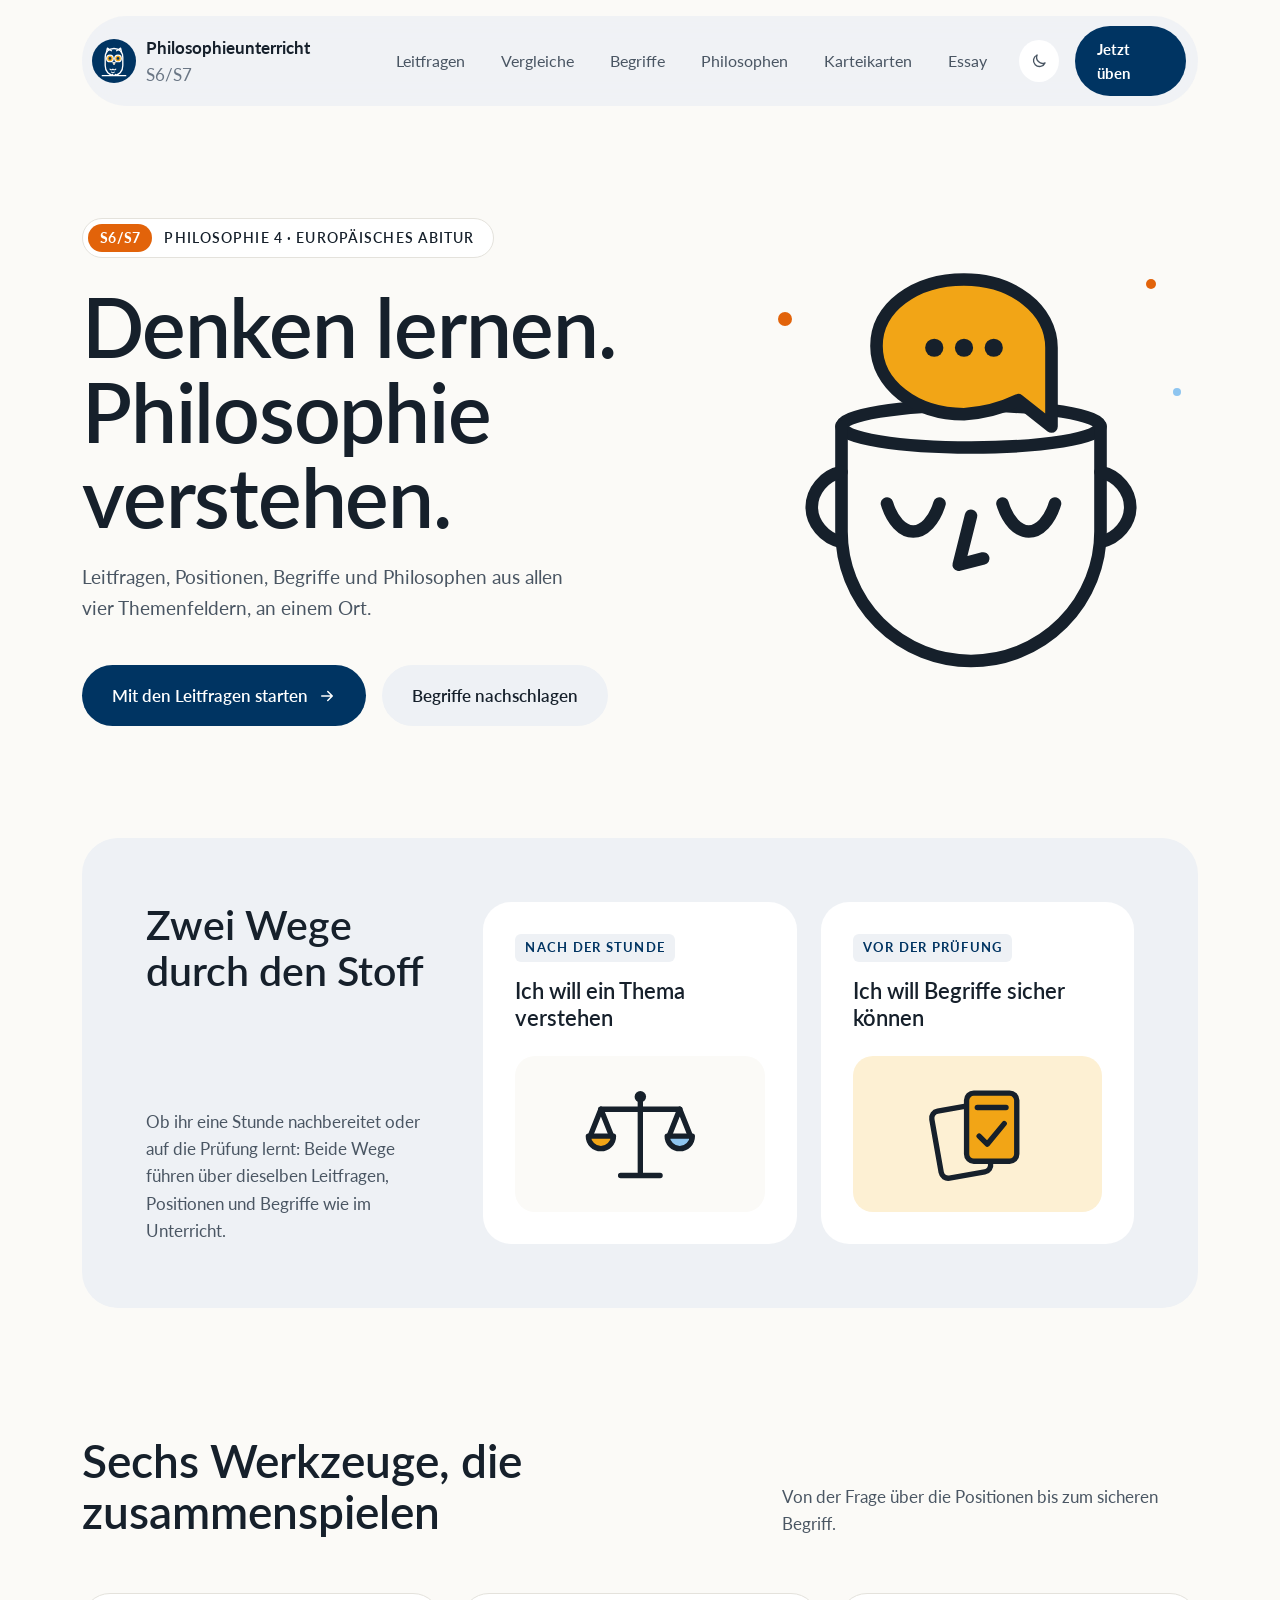
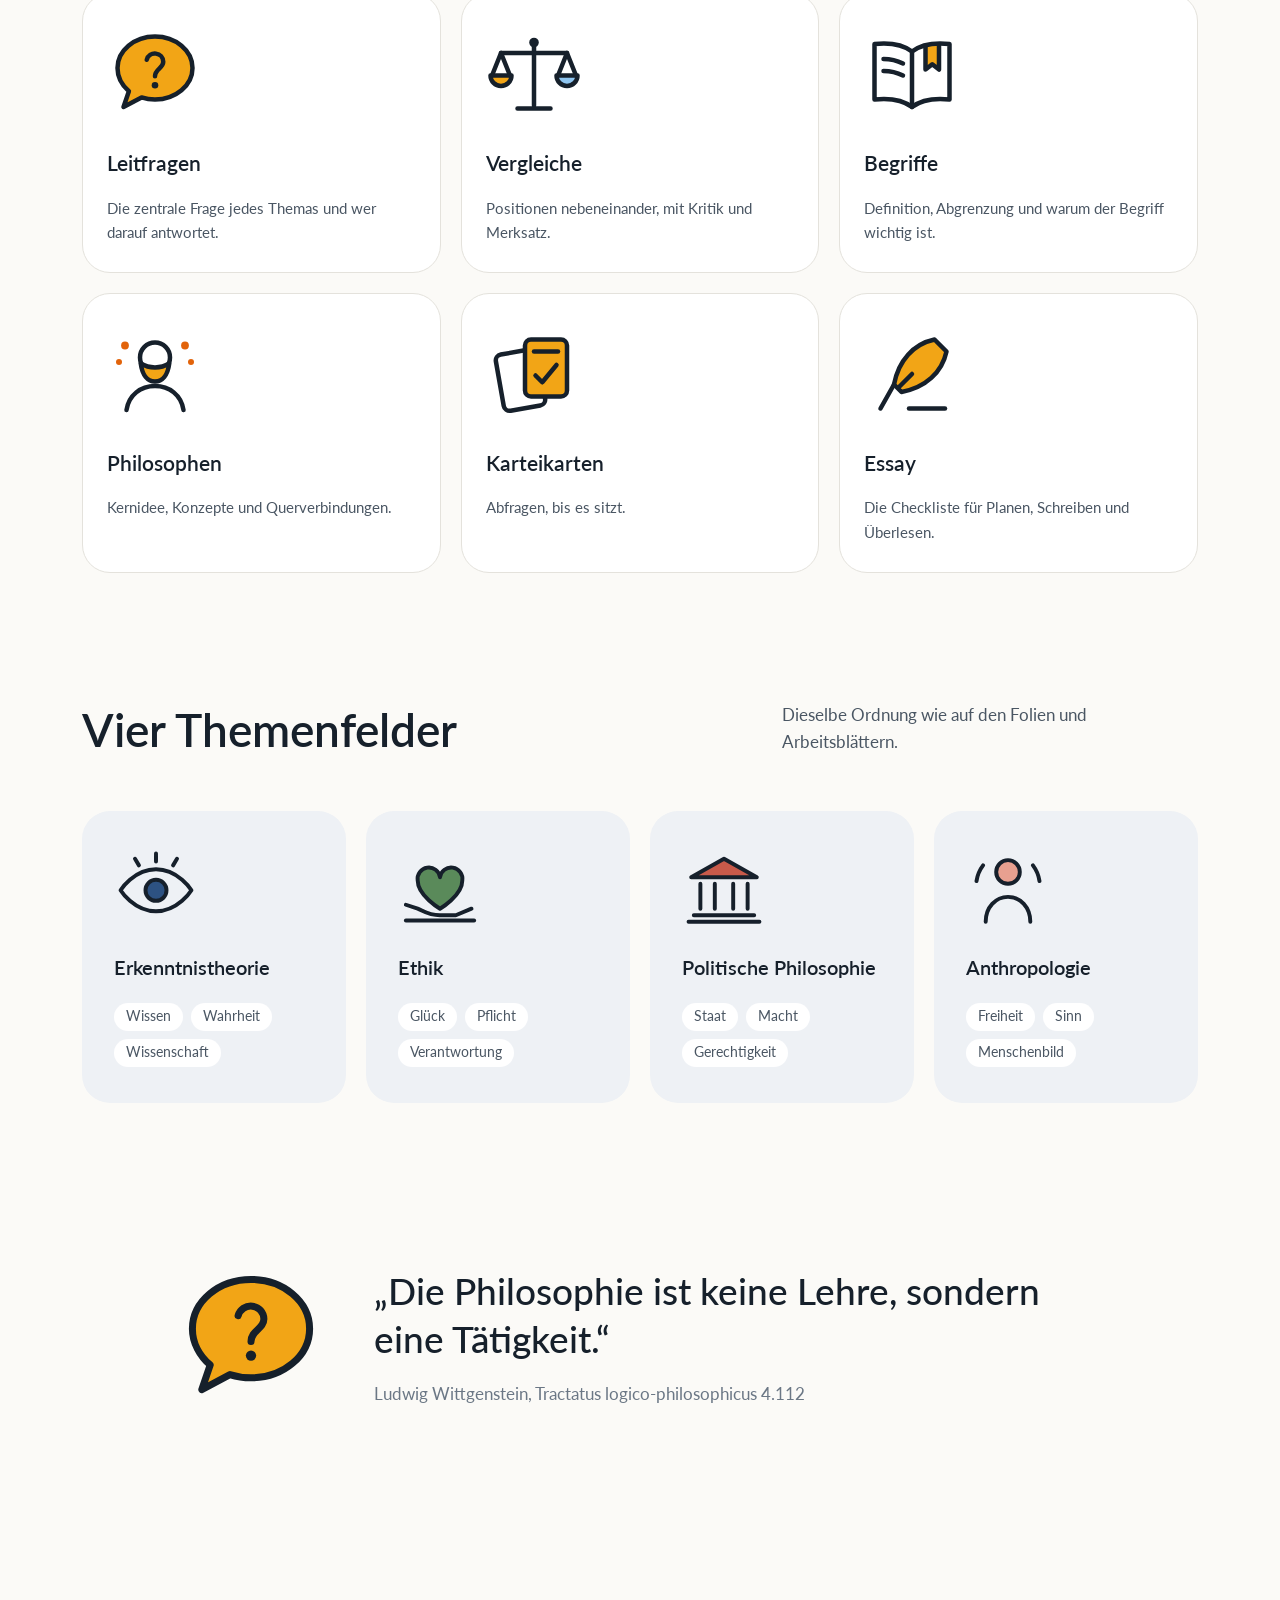
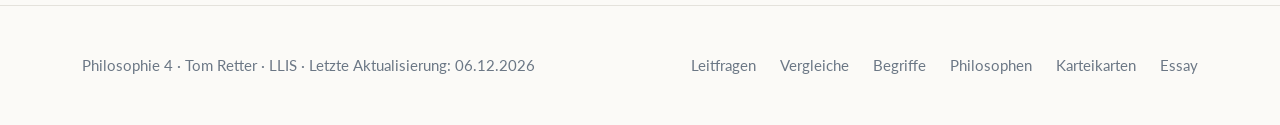
==== commit cd329de5: "Add files via upload" ====
--- a/index.html
+++ b/index.html
@@ -88,7 +88,7 @@
 .head{display:flex;justify-content:space-between;align-items:end;gap:2rem;margin-bottom:3.5rem;flex-wrap:wrap}
 .head h2{font-size:clamp(2rem,3.6vw,3rem);font-weight:600;line-height:1.1;max-width:34rem}
 .head p{color:var(--text-2);max-width:26rem}
-.mods{display:grid;grid-template-columns:repeat(5,1fr);gap:1.25rem}
+.mods{display:grid;grid-template-columns:repeat(3,1fr);gap:1.25rem}
 .mod{display:flex;flex-direction:column;align-items:flex-start;gap:1rem;padding:2rem 1.5rem 1.75rem;border-radius:28px;background:var(--card);border:1px solid var(--line);transition:transform .2s,border-color .2s}
 .mod:hover{transform:translateY(-4px);border-color:var(--text-3)}
 .mod svg.ic{width:96px;height:96px}
@@ -194,6 +194,13 @@
     </symbol>
 
     <!-- Karteikarten -->
+    <symbol id="i-feder" viewBox="0 0 64 64">
+      <path style="fill:var(--acc)" d="M47 9c-14 3-24 14-27 30l5 5c16-3 27-13 30-27Z" stroke="currentColor" stroke-width="3" stroke-linejoin="round"/>
+      <g fill="none" stroke="currentColor" stroke-width="3" stroke-linecap="round" stroke-linejoin="round">
+        <path d="M20 39l-9 16M32 32l-9 9"/>
+        <path d="M30 55h24"/>
+      </g>
+    </symbol>
     <symbol id="i-karten" viewBox="0 0 64 64">
       <rect x="9" y="17" width="28" height="38" rx="4" transform="rotate(-10 23 36)" fill="none" stroke="currentColor" stroke-width="3"/>
       <rect style="fill:var(--acc)" x="26" y="9" width="28" height="38" rx="4" stroke="currentColor" stroke-width="3"/>
@@ -234,7 +241,7 @@
     <a class="logo" href="index.html"><svg class="ci-logo" viewBox="0 0 120 120" aria-hidden="true"><circle cx="60" cy="60" r="60" fill="#003462"/><g fill="none" stroke="#fff" stroke-width="3.6" stroke-linecap="round" stroke-linejoin="round"><path d="M36 50c0-15 10-24 24-24s24 9 24 24v22c0 17-11 27-24 27S36 89 36 72Z"/><path d="M39 38l3-13 11 7M81 38l-3-13-11 7"/><path d="M49 82c2.5 2.5 5.5 2.5 8 0 2.5 2.5 5.5 2.5 8 0M53 90c2.5 2.5 5.5 2.5 8 0" stroke-width="2.8"/><path d="M28 100h64"/><path d="M50 99v-3M56 99v-3M64 99v-3M70 99v-3" stroke-width="2.8"/></g><circle cx="49" cy="53" r="9" fill="#F2A516" stroke="#fff" stroke-width="3.2"/><circle cx="71" cy="53" r="9" fill="#F2A516" stroke="#fff" stroke-width="3.2"/><circle cx="49" cy="53" r="3.6" fill="#003462"/><circle cx="71" cy="53" r="3.6" fill="#003462"/><path d="M56.5 64h7L60 70.5Z" fill="#F2A516" stroke="#fff" stroke-width="2.4" stroke-linejoin="round"/></svg><span>Philosophieunterricht <span class="ci-lvl">S6/S7</span></span></a>
     <span class="sp"></span>
     <div class="links" id="links">
-      <a href="leitfragen.html">Leitfragen</a><a href="vergleiche.html">Vergleiche</a><a href="begriffe.html">Begriffe</a><a href="philosophen.html">Philosophen</a><a href="karteikarten.html">Karteikarten</a>
+      <a href="leitfragen.html">Leitfragen</a><a href="vergleiche.html">Vergleiche</a><a href="begriffe.html">Begriffe</a><a href="philosophen.html">Philosophen</a><a href="karteikarten.html">Karteikarten</a><a href="essay.html">Essay</a>
     </div>
     <button class="tbtn" id="themeBtn" aria-label="Hell/Dunkel wechseln"></button>
     <button class="tbtn burger" id="burger" aria-label="Menü" aria-expanded="false"><svg viewBox="0 0 24 24" fill="none" stroke="currentColor" stroke-width="1.8" stroke-linecap="round"><path d="M4 7h16M4 12h16M4 17h16"/></svg></button>
@@ -280,7 +287,7 @@
 
   <section class="block">
     <div class="head">
-      <h2>Fünf Werkzeuge, die zusammenspielen</h2>
+      <h2>Sechs Werkzeuge, die zusammenspielen</h2>
       <p>Von der Frage über die Positionen bis zum sicheren Begriff.</p>
     </div>
     <div class="mods">
@@ -289,6 +296,7 @@
       <a class="mod" href="begriffe.html"><svg class="ic" viewBox="0 0 64 64"><use href="#i-buch"/></svg><h3>Begriffe</h3><p>Definition, Abgrenzung und warum der Begriff wichtig ist.</p></a>
       <a class="mod" href="philosophen.html"><svg class="ic" viewBox="0 0 64 64"><use href="#i-denker"/></svg><h3>Philosophen</h3><p>Kernidee, Konzepte und Querverbindungen.</p></a>
       <a class="mod" href="karteikarten.html"><svg class="ic" viewBox="0 0 64 64"><use href="#i-karten"/></svg><h3>Karteikarten</h3><p>Abfragen, bis es sitzt.</p></a>
+      <a class="mod" href="essay.html"><svg class="ic" viewBox="0 0 64 64"><use href="#i-feder"/></svg><h3>Essay</h3><p>Die Checkliste für Planen, Schreiben und Überlesen.</p></a>
     </div>
   </section>
 
@@ -313,7 +321,7 @@
   </section>
 </main>
 
-<footer><div class="wrap foot"><span>Philosophie 4 · Tom Retter · LLIS</span><nav><a href="leitfragen.html">Leitfragen</a><a href="vergleiche.html">Vergleiche</a><a href="begriffe.html">Begriffe</a><a href="philosophen.html">Philosophen</a><a href="karteikarten.html">Karteikarten</a></nav></div></footer>
+<footer><div class="wrap foot"><span>Philosophie 4 · Tom Retter · LLIS<span data-upd=" · "></span></span><nav><a href="leitfragen.html">Leitfragen</a><a href="vergleiche.html">Vergleiche</a><a href="begriffe.html">Begriffe</a><a href="philosophen.html">Philosophen</a><a href="karteikarten.html">Karteikarten</a><a href="essay.html">Essay</a></nav></div></footer>
 
 <script>
 (function(){var h=document.documentElement,b=document.getElementById('themeBtn');
@@ -321,5 +329,10 @@
 b.addEventListener('click',function(){var d=h.classList.toggle('dark');try{localStorage.setItem('philo-theme',d?'dark':'light')}catch(e){}p()});})();
 </script>
 <script>(function(){var b=document.getElementById('burger'),l=document.getElementById('links');if(b&&l)b.addEventListener('click',function(){var o=l.classList.toggle('open');b.setAttribute('aria-expanded',o);});})();</script>
+<script>/* Letzte Aktualisierung (automatisch aus dem Dateidatum) */
+(function(){var d=new Date(document.lastModified);if(isNaN(d))return;
+var t='Letzte Aktualisierung: '+('0'+d.getDate()).slice(-2)+'.'+('0'+(d.getMonth()+1)).slice(-2)+'.'+d.getFullYear();
+document.documentElement.style.setProperty('--upd','"'+t+'"');
+document.querySelectorAll('[data-upd]').forEach(function(e){e.textContent=(e.getAttribute('data-upd')||'')+t});})();</script>
 </body>
 </html>
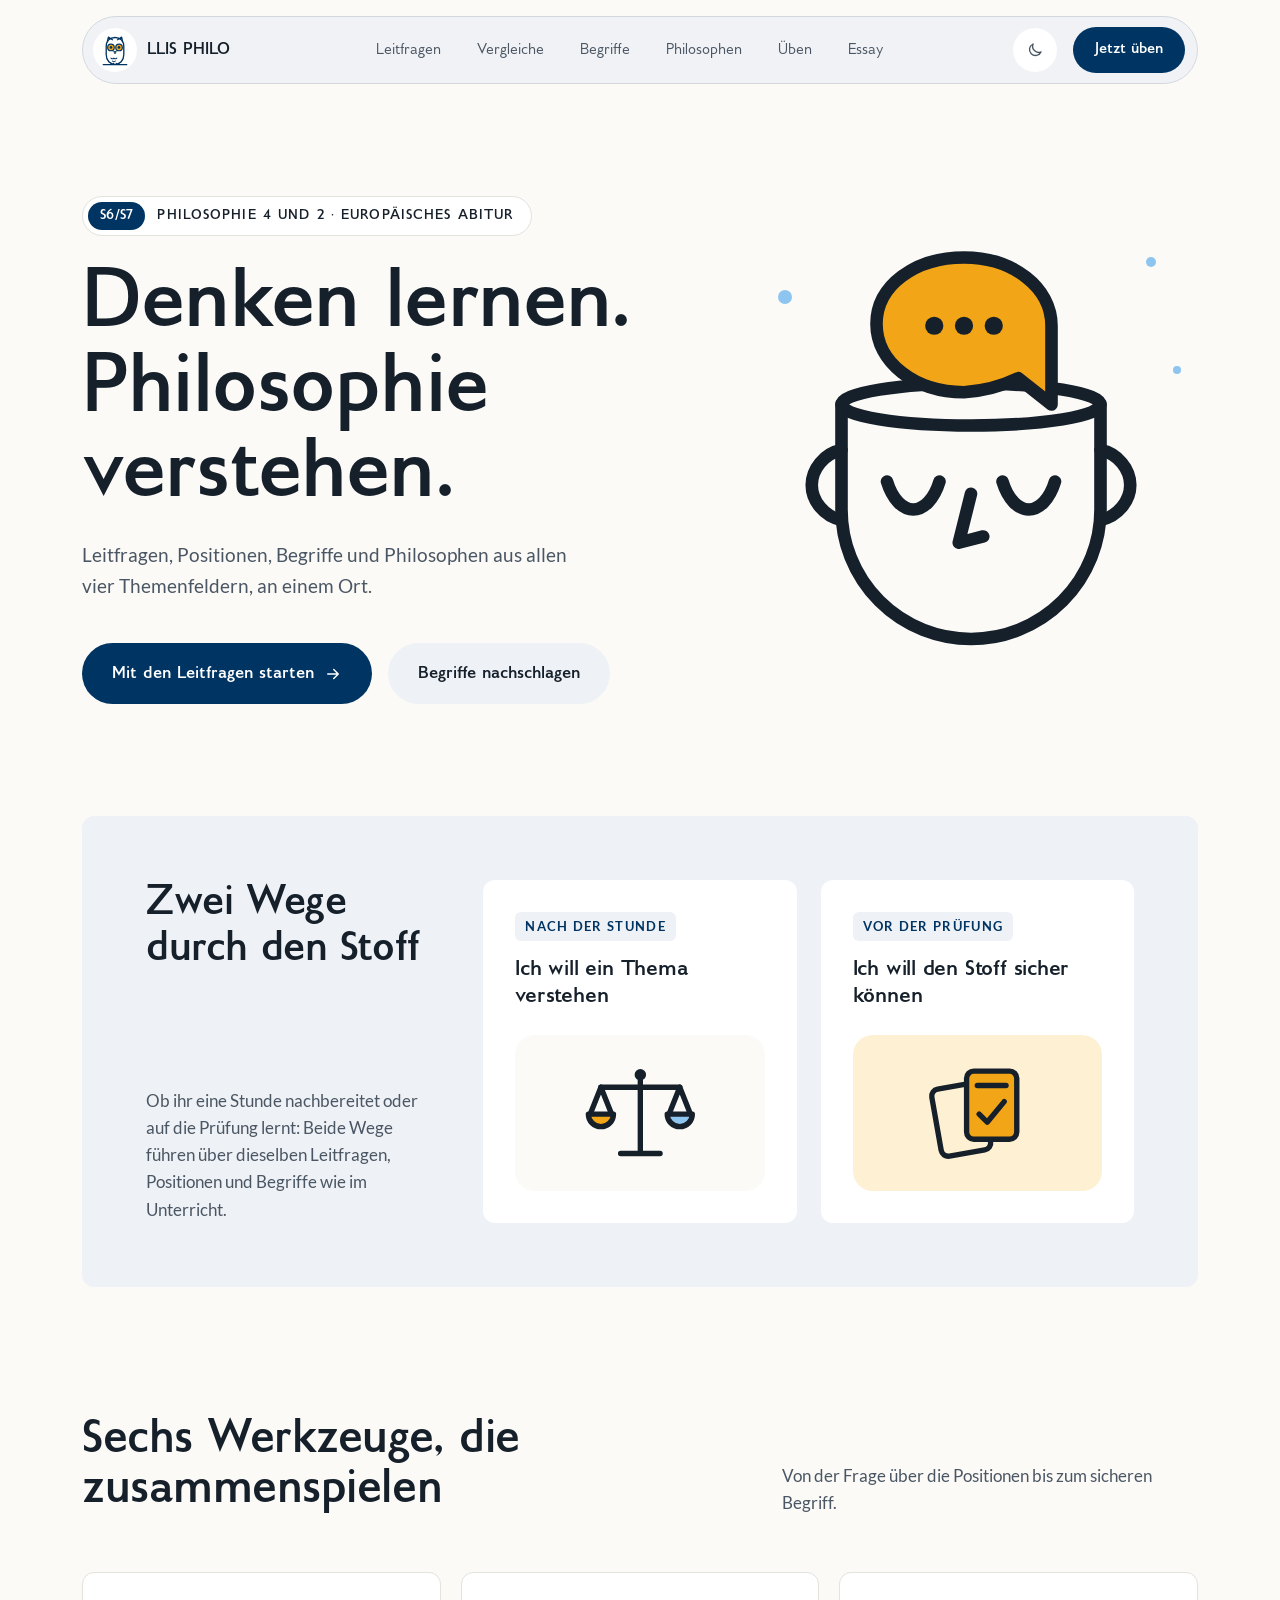
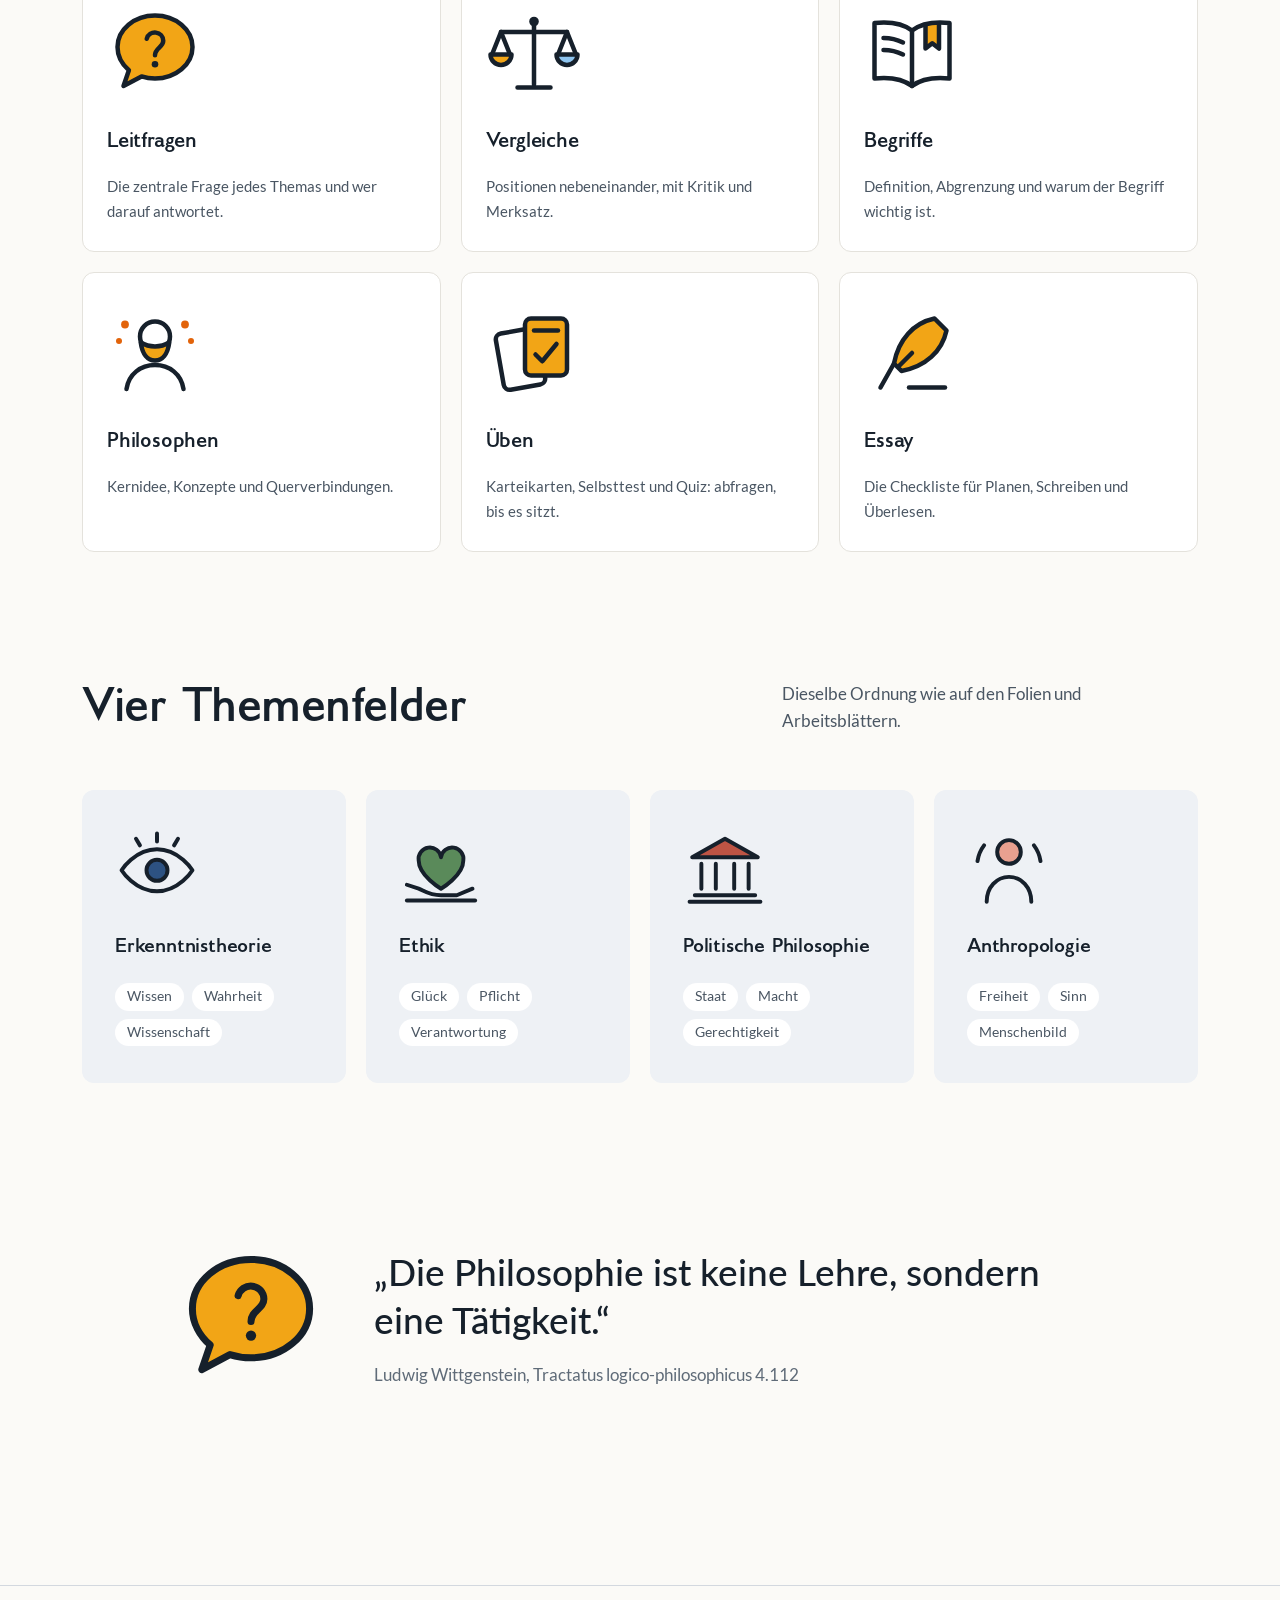
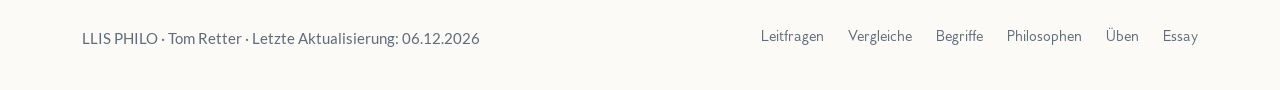
==== commit f87fa46a: "Add files via upload" ====
--- a/index.html
+++ b/index.html
@@ -3,7 +3,7 @@
 <head>
 <meta charset="UTF-8">
 <meta name="viewport" content="width=device-width,initial-scale=1.0">
-<title>Philosophieunterricht S6/S7</title>
+<title>LLIS PHILO</title>
 <link rel="preconnect" href="https://fonts.googleapis.com">
 <link href="https://fonts.googleapis.com/css2?family=Lato:ital,wght@0,400;0,700;1,400&display=swap" rel="stylesheet">
 <script>try{if(localStorage.getItem('philo-theme')==='dark')document.documentElement.classList.add('dark')}catch(e){}</script>
@@ -11,16 +11,16 @@
 /* Vorschlag B "Ruhig & gross": warmes Papier, schwebende Pill-Navigation, grosse Line-Icons */
 :root{
   --bg:#FBFAF7; --panel:#EEF1F5; --card:#FFFFFF; --line:#E4E2DC;
-  --text:#16202B; --text-2:#4A5663; --text-3:#6B7785;
+  --text:#16202B; --text-2:#4A5663; --text-3:#5F6B78;
   --ink:#16202B; --navy:#003462; --navy-ink:#003462; --sky:#8EC5F0;
   --orange:#E2630A; --orange-text:#C24F00; --amber:#F2A516; --amber-soft:#FDF0D3; --peach:#FCE0B6;
-  --tf-ek:#2D5282; --tf-et:#5A8A5A; --tf-pp:#C85A4A; --tf-an:#E8A090;
+  --tf-ek:#2D5282; --tf-et:#5A8A5A; --tf-pp:#BE5444; --tf-an:#E8A090;
   --acc:#F2A516; --acc2:#8EC5F0;
   --font:"Gill Sans","Gill Sans MT","Lato",Calibri,sans-serif;
 }
 html.dark{
   --bg:#0B1C2E; --panel:#12283F; --card:#0F2236; --line:#1F3A55;
-  --text:#E8EDF2; --text-2:#B4C0CC; --text-3:#8797A7; --ink:#E8EDF2; --navy-ink:#8EC5F0;
+  --text:#E8EDF2; --text-2:#B4C0CC; --text-3:#8A97A5; --ink:#E8EDF2; --navy-ink:#8EC5F0;
   --orange-text:#F28C3A; --amber-soft:#33270C;
 }
 *,*::before,*::after{box-sizing:border-box;margin:0;padding:0}
@@ -109,10 +109,12 @@
 .quote blockquote{font-size:clamp(1.6rem,3vw,2.3rem);line-height:1.3;font-weight:500}
 .quote cite{display:block;margin-top:1rem;font-style:normal;color:var(--text-3)}
 
-footer{border-top:1px solid var(--line);padding:3rem 0;margin-top:4rem;color:var(--text-3);font-size:.92rem}
-.foot{display:flex;justify-content:space-between;gap:2rem;flex-wrap:wrap}
-.foot nav{display:flex;gap:1.5rem;flex-wrap:wrap}
-.foot a:hover{color:var(--orange-text)}
+/* Fußzeile: gemeinsame .ci-foot aus philo-ci.css; Dunkelmodus hier über html.dark */
+html.dark .ci-foot{border-color:#1F3A55;color:#8A97A5}
+
+/* S3: Themenfeld-Karten führen zu den Leitfragen (Optik wie vorher, dezenter Hover) */
+a.field{color:inherit;text-decoration:none;border:1px solid transparent;transition:border-color .2s}
+a.field:hover{border-color:var(--text-3)}
 
 @media(max-width:1050px){
   .links{display:none;position:absolute;top:70px;left:0;right:0;flex-direction:column;background:var(--bg);border-radius:24px;padding:.75rem;box-shadow:0 12px 40px rgba(0,0,0,.12)}
@@ -132,10 +134,45 @@
   .panel{padding:1.5rem;border-radius:28px}
   .mods,.fields{grid-template-columns:1fr}
   section.block{padding:5rem 0}
+  .hero{padding:1.75rem 0 3.5rem;gap:1.5rem}
+  .hero-art{width:170px}
+  .hero h1{margin:1.1rem 0 1rem}
+  .mod svg.ic{width:56px;height:56px}
   .nav-cta{display:none}
   .logo span{display:none}
 }
-.ci-lvl{font-weight:400;color:var(--text-3,#6B7785)}
+.ci-lvl{font-weight:400;color:var(--text-3,#5F6B78)}
+</style>
+<link rel="stylesheet" href="philo-ci.css">
+<style id="owl-anim">
+.ci-logo .owl,.ci-logo .owl-eyes,.ci-logo .owl-pupils{transform-box:view-box}
+.ci-logo .owl{transform-origin:60px 100px}
+.ci-logo .owl-eyes{transform-origin:60px 53px}
+a:hover .ci-logo .owl,a:focus-visible .ci-logo .owl{animation:owl-tilt 1.1s ease-in-out}
+a:hover .ci-logo .owl-eyes,a:focus-visible .ci-logo .owl-eyes{animation:owl-blink 1.1s ease-in-out}
+a:hover .ci-logo .owl-pupils,a:focus-visible .ci-logo .owl-pupils{animation:owl-look 1.1s ease-in-out}
+@keyframes owl-tilt{0%,100%{transform:rotate(0)}25%{transform:rotate(-9deg)}55%{transform:rotate(7deg)}80%{transform:rotate(-2deg)}}
+@keyframes owl-blink{0%,38%,50%,100%{transform:scaleY(1)}44%{transform:scaleY(.12)}}
+@keyframes owl-look{0%,100%{transform:translate(0,0)}20%,35%{transform:translate(-3px,0)}60%,75%{transform:translate(3px,-1px)}}
+@media (prefers-reduced-motion:reduce){a .ci-logo *{animation:none!important}}
+</style>
+<style id="kopf-anim">
+.kopf-anim{overflow:visible}
+.kopf-anim *{transform-box:view-box}
+.kopf-anim .k-head{transform-origin:60px 112px;transition:transform .6s cubic-bezier(.3,1.4,.5,1)}
+.kopf-anim .k-bubble{transform-origin:76px 44px;transition:transform .5s cubic-bezier(.3,1.6,.5,1)}
+.kopf-anim .k-eye{transition:transform .35s ease}
+.kopf-anim .k-eye-l{transform-origin:43.5px 73px}
+.kopf-anim .k-eye-r{transform-origin:76.5px 73px}
+.kopf-anim .k-dot{transform-origin:center;transform-box:fill-box}
+.hero-art:hover .k-head{transform:rotate(-5deg)}
+.hero-art:hover .k-bubble{transform:scale(1.08) rotate(4deg)}
+.hero-art:hover .k-eye{transform:scaleY(-1)}
+.hero-art:hover .k-dot{animation:k-think 1.2s ease-in-out infinite}
+.hero-art:hover .k-dot:nth-child(2){animation-delay:.15s}
+.hero-art:hover .k-dot:nth-child(3){animation-delay:.3s}
+@keyframes k-think{0%,60%,100%{transform:translateY(0)}30%{transform:translateY(-4px)}}
+@media (prefers-reduced-motion:reduce){.kopf-anim *{transition:none!important;animation:none!important}}
 </style>
 </head>
 <body>
@@ -238,21 +275,21 @@
 
 <div class="wrap navbar">
   <nav class="pill-nav">
-    <a class="logo" href="index.html"><svg class="ci-logo" viewBox="0 0 120 120" aria-hidden="true"><circle cx="60" cy="60" r="60" fill="#003462"/><g fill="none" stroke="#fff" stroke-width="3.6" stroke-linecap="round" stroke-linejoin="round"><path d="M36 50c0-15 10-24 24-24s24 9 24 24v22c0 17-11 27-24 27S36 89 36 72Z"/><path d="M39 38l3-13 11 7M81 38l-3-13-11 7"/><path d="M49 82c2.5 2.5 5.5 2.5 8 0 2.5 2.5 5.5 2.5 8 0M53 90c2.5 2.5 5.5 2.5 8 0" stroke-width="2.8"/><path d="M28 100h64"/><path d="M50 99v-3M56 99v-3M64 99v-3M70 99v-3" stroke-width="2.8"/></g><circle cx="49" cy="53" r="9" fill="#F2A516" stroke="#fff" stroke-width="3.2"/><circle cx="71" cy="53" r="9" fill="#F2A516" stroke="#fff" stroke-width="3.2"/><circle cx="49" cy="53" r="3.6" fill="#003462"/><circle cx="71" cy="53" r="3.6" fill="#003462"/><path d="M56.5 64h7L60 70.5Z" fill="#F2A516" stroke="#fff" stroke-width="2.4" stroke-linejoin="round"/></svg><span>Philosophieunterricht <span class="ci-lvl">S6/S7</span></span></a>
+    <a class="logo" href="index.html"><svg class="ci-logo" viewBox="0 0 120 120" aria-hidden="true"><circle cx="60" cy="60" r="60" fill="#FFFFFF"/><g class="owl"><g fill="none" stroke="#003462" stroke-width="3.6" stroke-linecap="round" stroke-linejoin="round"><path d="M36 50c0-15 10-24 24-24s24 9 24 24v22c0 17-11 27-24 27S36 89 36 72Z"/><path d="M39 38l3-13 11 7M81 38l-3-13-11 7"/><path d="M49 82c2.5 2.5 5.5 2.5 8 0 2.5 2.5 5.5 2.5 8 0M53 90c2.5 2.5 5.5 2.5 8 0" stroke-width="2.8"/><path d="M28 100h64"/><path d="M50 99v-3M56 99v-3M64 99v-3M70 99v-3" stroke-width="2.8"/></g><g class="owl-eyes"><circle cx="49" cy="53" r="9" fill="#F2A516" stroke="#003462" stroke-width="3.2"/><circle cx="71" cy="53" r="9" fill="#F2A516" stroke="#003462" stroke-width="3.2"/><g class="owl-pupils"><circle cx="49" cy="53" r="3.6" fill="#003462"/><circle cx="71" cy="53" r="3.6" fill="#003462"/></g></g><path d="M56.5 64h7L60 70.5Z" fill="#F2A516" stroke="#003462" stroke-width="2.4" stroke-linejoin="round"/></g></svg><span>LLIS PHILO</span></a>
     <span class="sp"></span>
     <div class="links" id="links">
-      <a href="leitfragen.html">Leitfragen</a><a href="vergleiche.html">Vergleiche</a><a href="begriffe.html">Begriffe</a><a href="philosophen.html">Philosophen</a><a href="karteikarten.html">Karteikarten</a><a href="essay.html">Essay</a>
-    </div>
-    <button class="tbtn" id="themeBtn" aria-label="Hell/Dunkel wechseln"></button>
-    <button class="tbtn burger" id="burger" aria-label="Menü" aria-expanded="false"><svg viewBox="0 0 24 24" fill="none" stroke="currentColor" stroke-width="1.8" stroke-linecap="round"><path d="M4 7h16M4 12h16M4 17h16"/></svg></button>
-    <a class="nav-cta" href="karteikarten.html">Jetzt üben</a>
+      <a href="leitfragen.html">Leitfragen</a><a href="vergleiche.html">Vergleiche</a><a href="begriffe.html">Begriffe</a><a href="philosophen.html">Philosophen</a><a href="uebung.html">Üben</a><a href="essay.html">Essay</a>
+    </div>
+    <button class="tbtn" id="themeBtn" aria-label="Hell/Dunkel wechseln" aria-pressed="false"></button>
+    <button class="tbtn burger" id="burger" aria-label="Menü" aria-expanded="false" aria-controls="links"><svg viewBox="0 0 24 24" aria-hidden="true" fill="none" stroke="currentColor" stroke-width="1.8" stroke-linecap="round"><path d="M4 7h16M4 12h16M4 17h16"/></svg></button>
+    <a class="nav-cta" href="uebung.html">Jetzt üben</a>
   </nav>
 </div>
 
 <main class="wrap">
   <header class="hero">
     <div>
-      <span class="tag"><b>S6/S7</b>Philosophie 4 · Europäisches Abitur</span>
+      <span class="tag"><b>S6/S7</b>Philosophie 4 und 2 · Europäisches Abitur</span>
       <h1>Denken lernen.<br>Philosophie verstehen.</h1>
       <p>Leitfragen, Positionen, Begriffe und Philosophen aus allen vier Themenfeldern, an einem Ort.</p>
       <div class="actions">
@@ -261,7 +298,20 @@
       </div>
     </div>
     <div class="hero-art" aria-hidden="true">
-      <svg class="ic" viewBox="0 0 120 120"><use href="#i-kopf"/></svg>
+      <svg class="ic kopf-anim" viewBox="0 0 120 120"><g class="k-head">
+        <g fill="none" stroke="currentColor" stroke-width="3.6" stroke-linecap="round" stroke-linejoin="round">
+          <ellipse cx="60" cy="47" rx="37" ry="6"/>
+          <path d="M23 47v30a37 37 0 0 0 74 0V47"/>
+          <path d="M23 60c-5 1-8.5 5.5-8.5 10s3.5 9 8.5 10"/>
+          <path d="M97 60c5 1 8.5 5.5 8.5 10s-3.5 9-8.5 10"/>
+          <path class="k-eye k-eye-l" d="M36 69c1.5 5 4.5 8 7.5 8s6-3 7.5-8"/>
+          <path class="k-eye k-eye-r" d="M69 69c1.5 5 4.5 8 7.5 8s6-3 7.5-8"/>
+          <path d="M60 72.5l-3.5 14 7-1.8"/>
+        </g>
+        <g class="k-bubble">
+          <path style="fill:var(--acc)" d="M58 5c14 0 25 8.5 25 19.5V47l-9.5-7.5c-5 2.4-10.4 3.7-15.5 4-14 0-25-8.5-25-19.5S44 5 58 5Z" stroke="currentColor" stroke-width="3.6" stroke-linejoin="round"/>
+          <g fill="currentColor"><circle class="k-dot" cx="49.5" cy="24.5" r="2.6"/><circle class="k-dot" cx="58" cy="24.5" r="2.6"/><circle class="k-dot" cx="66.5" cy="24.5" r="2.6"/></g>
+        </g></g></svg>
       <span class="spark" style="width:14px;height:14px;left:4%;top:12%"></span>
       <span class="spark" style="width:10px;height:10px;right:6%;top:4%"></span>
       <span class="spark" style="width:8px;height:8px;right:0;top:30%;background:var(--sky)"></span>
@@ -278,9 +328,9 @@
       <h3>Ich will ein Thema verstehen</h3>
       <div class="art"><svg class="ic" viewBox="0 0 64 64"><use href="#i-waage"/></svg></div>
     </a>
-    <a class="way w2" href="karteikarten.html">
+    <a class="way w2" href="uebung.html">
       <span class="lab">Vor der Prüfung</span>
-      <h3>Ich will Begriffe sicher können</h3>
+      <h3>Ich will den Stoff sicher können</h3>
       <div class="art"><svg class="ic" viewBox="0 0 64 64"><use href="#i-karten"/></svg></div>
     </a>
   </section>
@@ -295,7 +345,7 @@
       <a class="mod" href="vergleiche.html"><svg class="ic" viewBox="0 0 64 64"><use href="#i-waage"/></svg><h3>Vergleiche</h3><p>Positionen nebeneinander, mit Kritik und Merksatz.</p></a>
       <a class="mod" href="begriffe.html"><svg class="ic" viewBox="0 0 64 64"><use href="#i-buch"/></svg><h3>Begriffe</h3><p>Definition, Abgrenzung und warum der Begriff wichtig ist.</p></a>
       <a class="mod" href="philosophen.html"><svg class="ic" viewBox="0 0 64 64"><use href="#i-denker"/></svg><h3>Philosophen</h3><p>Kernidee, Konzepte und Querverbindungen.</p></a>
-      <a class="mod" href="karteikarten.html"><svg class="ic" viewBox="0 0 64 64"><use href="#i-karten"/></svg><h3>Karteikarten</h3><p>Abfragen, bis es sitzt.</p></a>
+      <a class="mod" href="uebung.html"><svg class="ic" viewBox="0 0 64 64"><use href="#i-karten"/></svg><h3>Üben</h3><p>Karteikarten, Selbsttest und Quiz: abfragen, bis es sitzt.</p></a>
       <a class="mod" href="essay.html"><svg class="ic" viewBox="0 0 64 64"><use href="#i-feder"/></svg><h3>Essay</h3><p>Die Checkliste für Planen, Schreiben und Überlesen.</p></a>
     </div>
   </section>
@@ -306,10 +356,10 @@
       <p>Dieselbe Ordnung wie auf den Folien und Arbeitsblättern.</p>
     </div>
     <div class="fields">
-      <div class="field" style="--acc:var(--tf-ek)"><svg class="ic" viewBox="0 0 64 64"><use href="#i-auge"/></svg><h3>Erkenntnistheorie</h3><div class="meta"><span>Wissen</span><span>Wahrheit</span><span>Wissenschaft</span></div></div>
-      <div class="field" style="--acc:var(--tf-et)"><svg class="ic" viewBox="0 0 64 64"><use href="#i-herz"/></svg><h3>Ethik</h3><div class="meta"><span>Glück</span><span>Pflicht</span><span>Verantwortung</span></div></div>
-      <div class="field" style="--acc:var(--tf-pp)"><svg class="ic" viewBox="0 0 64 64"><use href="#i-tempel"/></svg><h3>Politische Philosophie</h3><div class="meta"><span>Staat</span><span>Macht</span><span>Gerechtigkeit</span></div></div>
-      <div class="field" style="--acc:var(--tf-an)"><svg class="ic" viewBox="0 0 64 64"><use href="#i-mensch"/></svg><h3>Anthropologie</h3><div class="meta"><span>Freiheit</span><span>Sinn</span><span>Menschenbild</span></div></div>
+      <a class="field" href="leitfragen.html" style="--acc:var(--tf-ek)"><svg class="ic" viewBox="0 0 64 64"><use href="#i-auge"/></svg><h3>Erkenntnistheorie</h3><div class="meta"><span>Wissen</span><span>Wahrheit</span><span>Wissenschaft</span></div></a>
+      <a class="field" href="leitfragen.html" style="--acc:var(--tf-et)"><svg class="ic" viewBox="0 0 64 64"><use href="#i-herz"/></svg><h3>Ethik</h3><div class="meta"><span>Glück</span><span>Pflicht</span><span>Verantwortung</span></div></a>
+      <a class="field" href="leitfragen.html" style="--acc:var(--tf-pp)"><svg class="ic" viewBox="0 0 64 64"><use href="#i-tempel"/></svg><h3>Politische Philosophie</h3><div class="meta"><span>Staat</span><span>Macht</span><span>Gerechtigkeit</span></div></a>
+      <a class="field" href="leitfragen.html" style="--acc:var(--tf-an)"><svg class="ic" viewBox="0 0 64 64"><use href="#i-mensch"/></svg><h3>Anthropologie</h3><div class="meta"><span>Freiheit</span><span>Sinn</span><span>Menschenbild</span></div></a>
     </div>
   </section>
 
@@ -321,11 +371,11 @@
   </section>
 </main>
 
-<footer><div class="wrap foot"><span>Philosophie 4 · Tom Retter · LLIS<span data-upd=" · "></span></span><nav><a href="leitfragen.html">Leitfragen</a><a href="vergleiche.html">Vergleiche</a><a href="begriffe.html">Begriffe</a><a href="philosophen.html">Philosophen</a><a href="karteikarten.html">Karteikarten</a><a href="essay.html">Essay</a></nav></div></footer>
+<footer class="ci-foot"><div class="ci-foot-in"><span>LLIS PHILO · Tom Retter<span data-upd=" · "></span></span><nav aria-label="Fußzeile"><a href="leitfragen.html">Leitfragen</a><a href="vergleiche.html">Vergleiche</a><a href="begriffe.html">Begriffe</a><a href="philosophen.html">Philosophen</a><a href="uebung.html">Üben</a><a href="essay.html">Essay</a></nav></div></footer>
 
 <script>
 (function(){var h=document.documentElement,b=document.getElementById('themeBtn');
-function p(){b.innerHTML='<svg><use href="#i-'+(h.classList.contains('dark')?'sonne':'mond')+'"/></svg>'}p();
+function p(){var d=h.classList.contains('dark');b.innerHTML='<svg aria-hidden="true"><use href="#i-'+(d?'sonne':'mond')+'"/></svg>';b.setAttribute('aria-pressed',d?'true':'false')}p();
 b.addEventListener('click',function(){var d=h.classList.toggle('dark');try{localStorage.setItem('philo-theme',d?'dark':'light')}catch(e){}p()});})();
 </script>
 <script>(function(){var b=document.getElementById('burger'),l=document.getElementById('links');if(b&&l)b.addEventListener('click',function(){var o=l.classList.toggle('open');b.setAttribute('aria-expanded',o);});})();</script>
--- a/philo-ci.css
+++ b/philo-ci.css
@@ -0,0 +1,116 @@
+/* LLIS PHILO - Webseite an die Arbeitsblätter angeglichen (Philo-CI 2.1, 18.10.2026)
+   Wird in jeder Seite als letztes Stylesheet geladen und überschreibt Schrift, Formen und Farbregeln.
+   Quelle der Regeln: 05 Werkzeuge/CI Philo/Philo_CI_Styleguide.html */
+
+/* ---------- Schriften: dieselben Dateien wie im Arbeitsblatt ---------- */
+@font-face{font-family:"Gillius ADF No2";src:url(assets/fonts/GilliusADFNo2-Regular.otf) format("opentype");font-weight:400;font-display:swap}
+@font-face{font-family:"Gillius ADF No2";src:url(assets/fonts/GilliusADFNo2-Bold.otf) format("opentype");font-weight:700;font-display:swap}
+@font-face{font-family:"Lato";src:url(assets/fonts/lato-latin-400-normal.woff2) format("woff2");font-weight:400;font-display:swap}
+@font-face{font-family:"Lato";src:url(assets/fonts/lato-latin-400-italic.woff2) format("woff2");font-weight:400;font-style:italic;font-display:swap}
+@font-face{font-family:"Lato";src:url(assets/fonts/lato-latin-700-normal.woff2) format("woff2");font-weight:700;font-display:swap}
+@font-face{font-family:"Source Serif 4";src:url(assets/fonts/source-serif-4-latin-400-normal.woff2) format("woff2");font-weight:400;font-display:swap}
+@font-face{font-family:"Source Serif 4";src:url(assets/fonts/source-serif-4-latin-400-italic.woff2) format("woff2");font-weight:400;font-style:italic;font-display:swap}
+@font-face{font-family:"Source Serif 4";src:url(assets/fonts/source-serif-4-latin-600-normal.woff2) format("woff2");font-weight:600;font-display:swap}
+
+html:root,html.light,html.dark,:root[data-theme],:root[data-theme="dark"],:root[data-theme="light"]{
+  --font:"Lato","Gill Sans",sans-serif !important;
+  --serif:"Source Serif 4",Georgia,serif !important;
+  --ci-head:"Gill Sans","Gill Sans MT","Gillius ADF No2",sans-serif;
+  --ci-navy:#003462;--ci-sky:#8EC5F0;--ci-amber:#F2A516;--ci-line:#D3D8DF;
+  --r:8px !important;--rl:12px !important;
+}
+body{font-family:"Lato","Gill Sans",sans-serif}
+
+/* Titel, Navigation, Labels in Gill wie auf Arbeitsblatt und Folien; höchstens 700 */
+:is(h1,h2,h3,h4,h5,.brand b,.nav-links a,.pill-nav a,nav a,button,.btn,.fbtn,.vtbtn,
+.lf-q,.lf-topic,.lf-sem-hdr,.term-name,.sem-banner-title,.sem-banner-sub,.subsection-label,th,
+[class*="badge"],[class*="eyebrow"],[class*="chip"],.tag,.page-hero-badge):not(#_ci){font-family:var(--ci-head) !important}
+:is(h1,h2,h3,h4,.lf-q,.term-name,.sem-banner-title):not(#_ci){font-weight:700 !important;letter-spacing:-.01em}
+
+/* ---------- Formensprache: flach wie das Arbeitsblatt ---------- */
+:is([class*="card"],.field,.quote,.box,.soc,.sem-section,.toolbar,.lf-card,.term-card,.subsection-block,
+.cmp,.panel,.tile,.stat,.step,.faq,.acc,.item,.way,.mod,.pc):not(#_ci){border-radius:12px !important;box-shadow:none !important}
+:is(.topnav,.pill-nav,nav.pill-nav):not(#_ci){box-shadow:none !important;border:1px solid var(--ci-line) !important}
+:is(.topnav,.pill-nav)::before,:is(.topnav,.pill-nav)::after{box-shadow:none !important}
+[class*="card"]:not(.card-flipper):not(.card-scene):hover,.field:hover{box-shadow:none !important;transform:none !important}
+html.dark .topnav,html.dark .pill-nav,:root[data-theme="dark"] .pill-nav{border-color:#1F3A55 !important}
+
+/* ---------- Leitfragen: Navy wie auf Folie und Arbeitsblatt ---------- */
+.lf-card:not(#_ci){background:var(--ci-navy) !important;border-color:var(--ci-navy) !important}
+.lf-card .lf-q:not(#_ci){color:#FFFFFF !important}
+.lf-card .lf-topic:not(#_ci){color:var(--ci-sky) !important}
+.lf-card :is(.lf-btn,a):not(#_ci){color:#FFFFFF !important}
+
+/* ---------- Begriffe: Buch-Icon in Amber wie in der Begriffe-Box ---------- */
+.term-name::before{content:"";display:inline-block;width:22px;height:22px;margin-right:9px;vertical-align:-5px;border-radius:50%;
+  background:var(--ci-amber) url("data:image/svg+xml,%3Csvg xmlns='http://www.w3.org/2000/svg' viewBox='0 0 24 24' fill='none' stroke='%2316202B' stroke-width='2' stroke-linecap='round' stroke-linejoin='round'%3E%3Cpath d='M12 6.5C10.2 5.2 7.6 4.8 3.5 5v13c4.1-.2 6.7.2 8.5 1.5 1.8-1.3 4.4-1.7 8.5-1.5V5c-4.1-.2-6.7.2-8.5 1.5Z'/%3E%3Cpath d='M12 6.5v13'/%3E%3C/svg%3E") center/13px no-repeat}
+
+/* ---------- Farbregeln: Orange nur für Schüleraktivität ---------- */
+.tag b:not(#_ci){background:var(--ci-navy) !important;color:#FFFFFF !important}
+.hero-art .spark:not(#_ci){background:var(--ci-sky) !important}
+svg.ic .dot:not(#_ci){fill:var(--ci-sky) !important}
+
+/* Marke */
+.ci-lvl{font-weight:400 !important;opacity:.75}
+
+/* ---------- Vergleichstabellen: Zeilentitel in Gill, normal geschrieben, fett (20.10.2026) ---------- */
+:is(.ptbl,.ctbl) td.rl:not(#_ci){font-family:var(--ci-head) !important;text-transform:none !important;letter-spacing:0 !important;
+  font-size:16px !important;font-weight:700 !important;line-height:1.3 !important}
+
+/* ---------- Überarbeitung 21.10.2026 (Prüfung impeccable + Barrierefreiheit) ----------
+   Dunkelmodus: index und philosophen setzen html.dark, die übrigen Seiten sind dunkel, solange html.light fehlt. */
+:root{--ci-focus:#003462}
+html.dark,html:not(.light):has(.topnav){--ci-focus:#8EC5F0}
+
+/* Fokus-Ring für Tastatur, einheitlich auf allen Seiten */
+:is(a,button,input,select,textarea,summary,[tabindex]):focus-visible{outline:3px solid var(--ci-focus) !important;outline-offset:2px}
+.lf-card :focus-visible{outline-color:#FFFFFF !important}
+:is(.search,.toolbar,.search-wrap):focus-within{outline:3px solid var(--ci-focus);outline-offset:2px}
+
+/* Dunkelmodus: Steel-Blau als Schrift ist auf Navy unlesbar, dort Himmelblau */
+html:not(.light):has(.topnav) :is(.lbl-argumentation,.cb-lbl-haupt,.thdr-sem-nr,.thdr-sem-name,.count-badge strong):not(#_ci){color:#8EC5F0 !important}
+/* Dunkelmodus: aktive Knöpfe auf Himmelblau mit dunkler Schrift */
+html:not(.light):has(.topnav) :is(.mode-btn.on,.vb.on,.vtbtn.on,.vtbtn.active):not(#_ci){color:#0B1C2E !important}
+/* Dunkelmodus: aktiver Themenbereich in der Seitenleiste (Vergleiche, Begriffe) */
+html:not(.light):has(.topnav) .sb-sem-link.active:not(#_ci){background:rgba(142,197,240,.14) !important}
+html:not(.light):has(.topnav) .sb-sem-link.active :is(.sb-sem-name,span):not(#_ci){color:#E8EDF2 !important}
+
+/* Navigation der Unterseiten: Links mittig wie auf der Startseite */
+@media(min-width:901px){.topnav .nav-links:not(#_ci){display:flex !important;margin:0 auto !important;gap:.25rem}.topnav .sp:not(#_ci){display:none !important}}
+/* Drucken nicht mehr in der Navigation (die Essay-Checkliste hat einen eigenen Knopf) */
+.topnav button[aria-label="Drucken"]{display:none !important}
+/* Aufgeklapptes Handy-Menü flach wie der Rest */
+:is(.links,.nav-links):not(#_ci){box-shadow:none !important}
+@media(max-width:1050px){.links.open{border:1px solid var(--ci-line)}}
+@media(max-width:900px){.nav-links.open{border:1px solid var(--ci-line)}}
+
+/* Kleine Labels nicht unter 13px */
+:is(.page-hero-badge,.lf-topic,.chips .chip,.ub-ey,.lab,.es-tag,.st-qhead .ey,.merk span):not(#_ci){font-size:13px !important}
+
+/* Tippflächen am Handy mindestens 44px */
+:is(.theme-toggle,.nav-hamburger,.tbtn):not(#_ci){min-width:44px;min-height:44px}
+@media(max-width:600px){
+  :is(.fbtn,.sbtn,.mode-btn,.vb,.vtbtn,.st-back,.st-kurs button,.qz-tf button,.es-tab,.qz-skip):not(#_ci){min-height:44px}
+}
+
+/* Weniger Bewegung, wenn im System eingestellt */
+@media (prefers-reduced-motion:reduce){
+  html{scroll-behavior:auto !important}
+  *,*::before,*::after{animation-duration:.01ms !important;animation-iteration-count:1 !important;transition-duration:.01ms !important}
+}
+
+/* Gemeinsame Fußzeile der Unterseiten (wie auf der Startseite) */
+.ci-foot{border-top:1px solid var(--ci-line);padding:2.5rem 0;margin-top:4rem;font-size:15px;color:#5F6B78}
+html.dark .ci-foot,html:not(.light):has(.topnav) .ci-foot{border-color:#1F3A55;color:#8A97A5}
+.ci-foot-in{max-width:1180px;margin:0 auto;padding:0 2rem;display:flex;justify-content:space-between;gap:1rem 2rem;flex-wrap:wrap}
+.ci-foot nav{display:flex;gap:.5rem 1.5rem;flex-wrap:wrap}
+.ci-foot a{color:inherit;text-decoration:none}
+.ci-foot a:hover{text-decoration:underline;text-underline-offset:4px}
+@media(max-width:640px){.ci-foot-in{padding:0 1rem}.ci-foot nav a{padding:10px 0}}
+@media print{.ci-foot{display:none}}
+
+/* Kein Verlaufsschleier unter der Navigation (wirkte wie ein Schatten) */
+.page-hero::before{display:none !important}
+/* Seitenleiste: aktiver Unterpunkt Anthropologie (Blush) mit dunkler Schrift */
+.sb-sem-block:has(.sb-sem-name):last-of-type .sb-sub-link.active:not(#_ci){color:#16202B !important}
+html:not(.light):has(.topnav) .topnav:not(#_ci){border-color:#1F3A55 !important}
